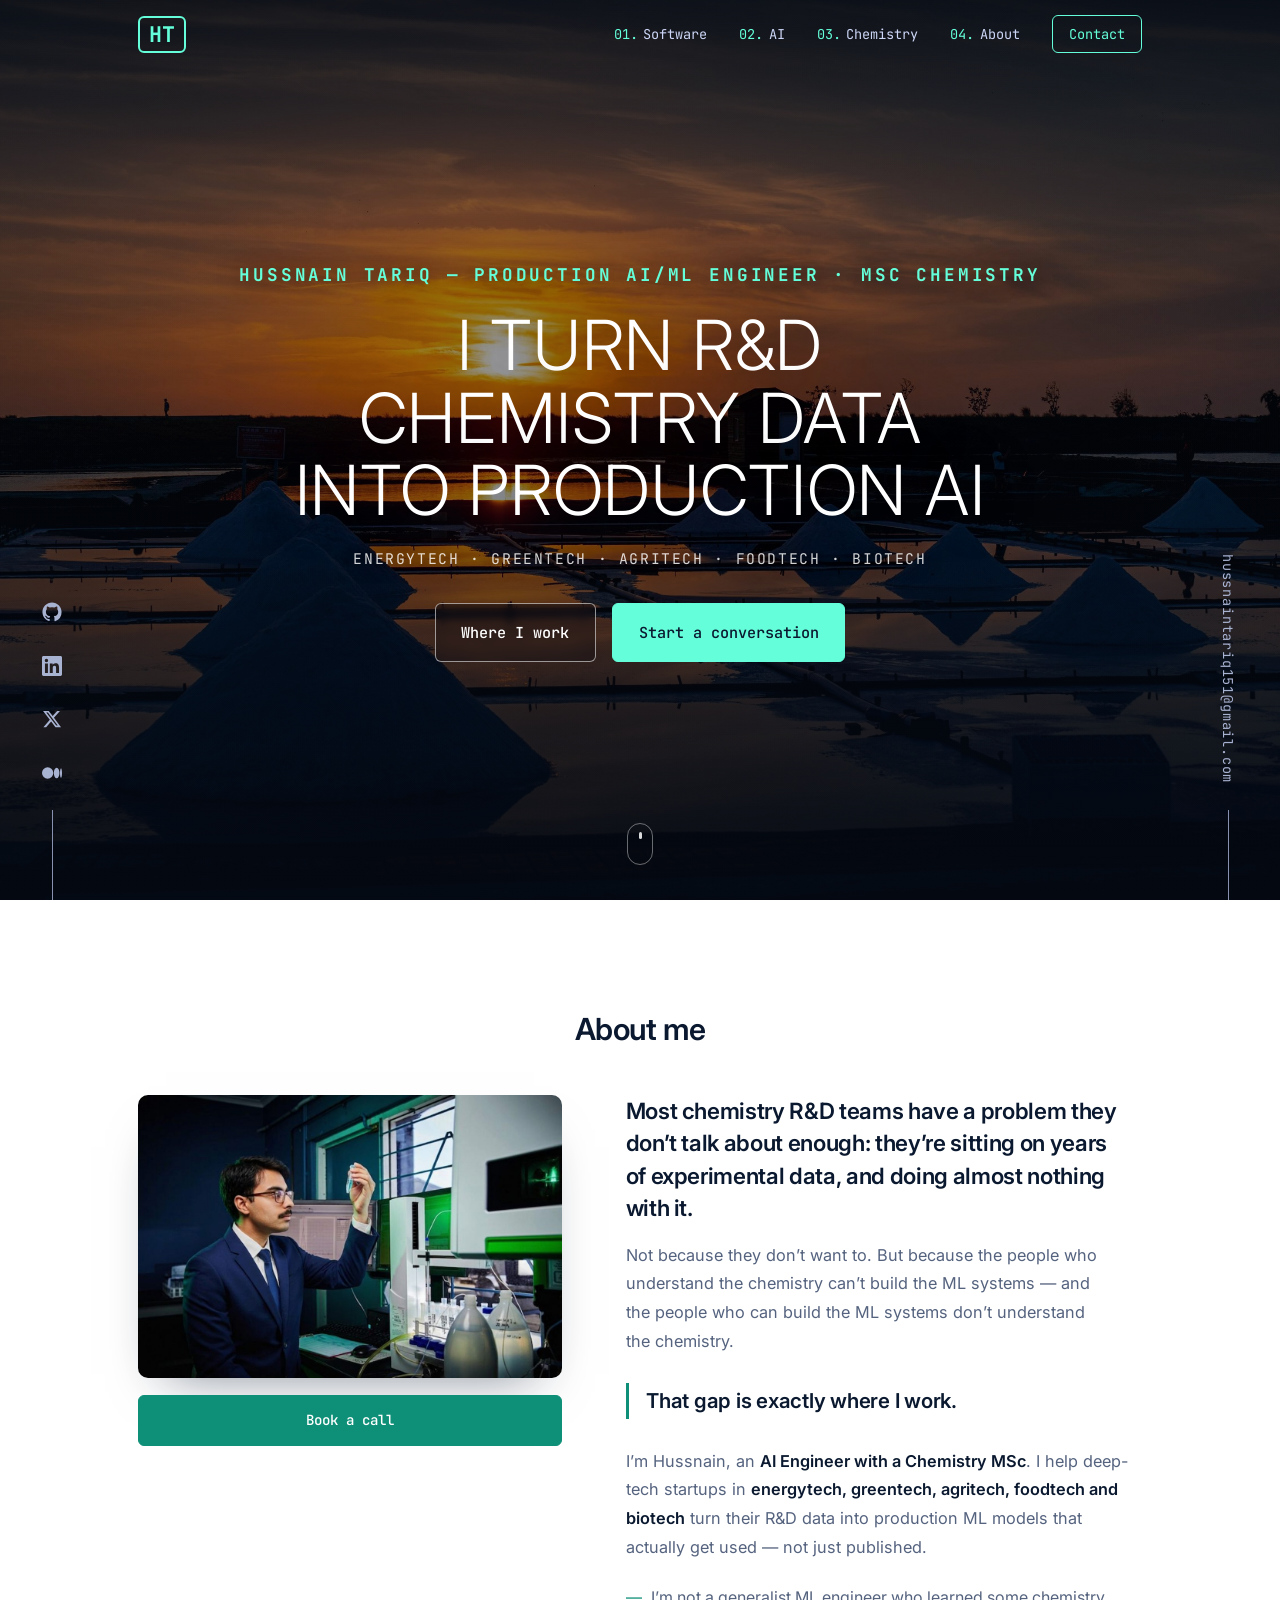
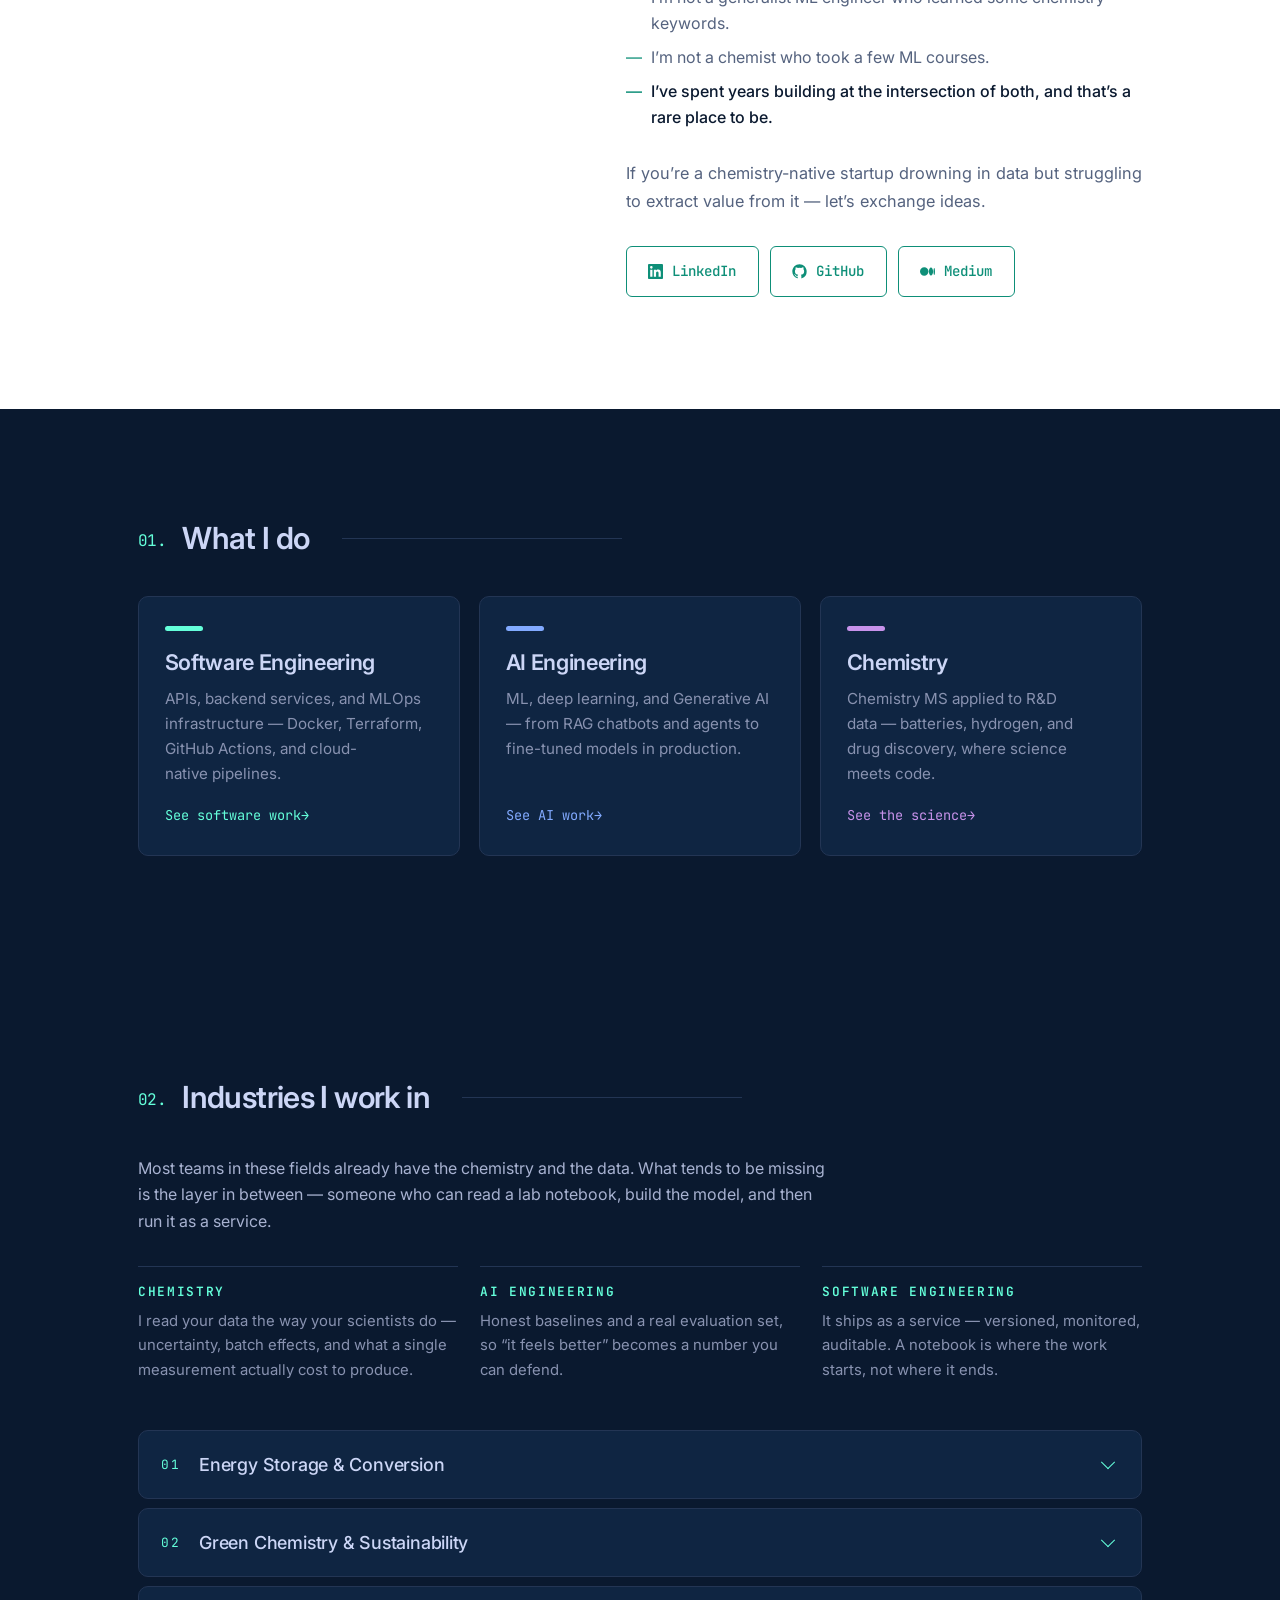
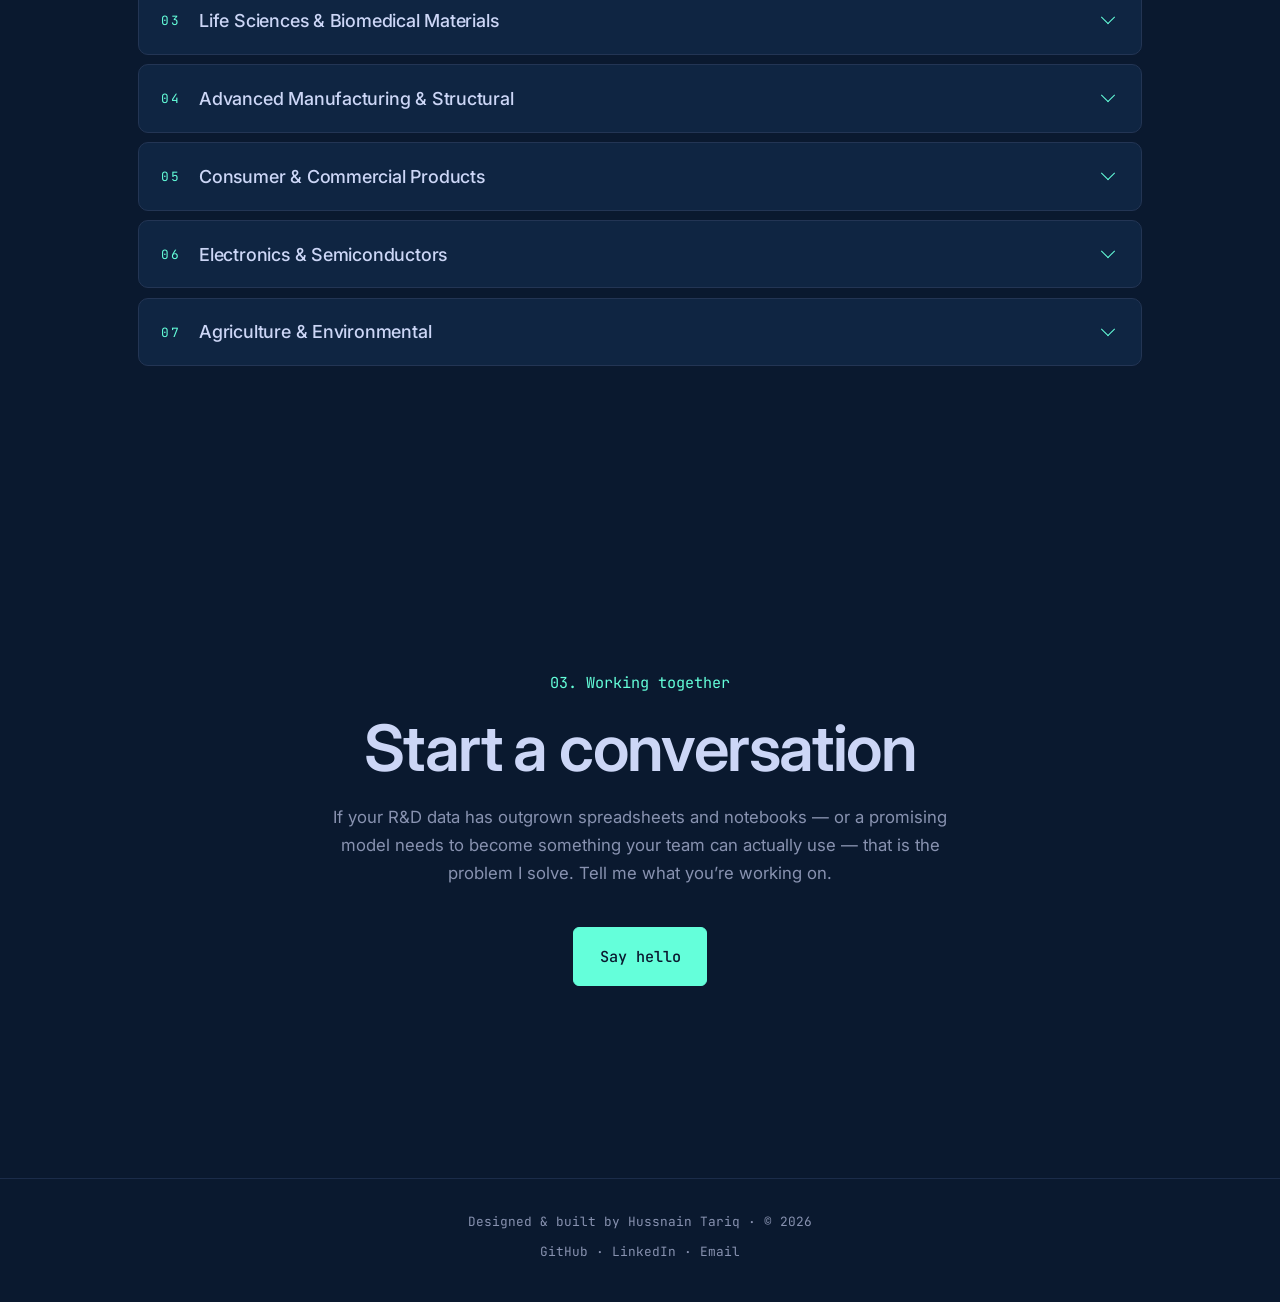
==== index.html @ 069301bb "Move the booking CTA under the portrait, drop the email button Book a call now sits directly beneath" ====
<!DOCTYPE html>
<html lang="en">
<head>
<meta charset="UTF-8" />
<meta name="viewport" content="width=device-width, initial-scale=1" />
<title>Hussnain Tariq — Production AI/ML Engineer · MSc Chemistry</title>
<meta name="description" content="Production AI/ML engineer with chemistry and technical data expertise. I turn R&amp;D chemistry data into production ML models for deep-tech startups in energytech, greentech, agritech, foodtech and biotech." />
<meta name="author" content="Hussnain Tariq" />
<meta name="theme-color" content="#0a192f" />
<link rel="canonical" href="https://hussnaintariq.vercel.app/" />

<!-- Social preview -->
<meta property="og:type" content="website" />
<meta property="og:site_name" content="Hussnain Tariq" />
<meta property="og:title" content="Hussnain Tariq — Production AI/ML Engineer · MSc Chemistry" />
<meta property="og:description" content="I turn R&amp;D chemistry data into production AI — energytech, greentech, agritech, foodtech and biotech." />
<meta property="og:url" content="https://hussnaintariq.vercel.app/" />
<meta property="og:image" content="https://hussnaintariq.vercel.app/og.png" />
<meta property="og:image:width" content="1200" />
<meta property="og:image:height" content="630" />
<meta property="og:image:alt" content="Hussnain Tariq — Production AI/ML Engineer, MSc Chemistry" />
<meta name="twitter:card" content="summary_large_image" />
<meta name="twitter:creator" content="@hussnaintari326" />

<link rel="icon" href="favicon.svg" type="image/svg+xml" />
<link rel="preload" as="image" href="hero-1.jpg" fetchpriority="high" />
<link rel="preconnect" href="https://fonts.googleapis.com" />
<link rel="preconnect" href="https://fonts.gstatic.com" crossorigin />
<link href="https://fonts.googleapis.com/css2?family=Inter:wght@400;500;600;700&family=JetBrains+Mono:wght@400;500;700&display=swap" rel="stylesheet" />
<link rel="stylesheet" href="styles.css" />
<script>document.documentElement.classList.add('js');</script>
</head>
<body class="home">
<a class="skip" href="#main">Skip to content</a>

<header class="nav">
  <div class="nav-inner">
    <a class="brand" href="index.html" aria-label="Hussnain Tariq — home">HT</a>
    <nav aria-label="Primary">
      <ul class="nav-links" id="nav-links">
        <li><a href="software.html"><span class="num">01.</span>Software</a></li>
        <li><a href="ai.html"><span class="num">02.</span>AI</a></li>
        <li><a href="chemistry.html"><span class="num">03.</span>Chemistry</a></li>
        <li><a href="about.html"><span class="num">04.</span>About</a></li>
        <li><a class="nav-cta" href="contact.html">Contact</a></li>
      </ul>
    </nav>
    <button class="menu-btn" aria-expanded="false" aria-controls="nav-links" aria-label="Open menu">
      <svg viewBox="0 0 24 24" fill="none" stroke="currentColor" stroke-width="2" stroke-linecap="round" aria-hidden="true"><line x1="4" y1="7" x2="20" y2="7"/><line x1="4" y1="12" x2="20" y2="12"/><line x1="4" y1="17" x2="20" y2="17"/></svg>
    </button>
  </div>
</header>

<!-- Desktop side rails: decorative duplicates of the footer links, so they are
     hidden from assistive tech and taken out of the tab order. -->
<div class="rail rail-left" aria-hidden="true">
  <a tabindex="-1" href="https://github.com/hussnaintariq151" target="_blank" rel="noopener"><svg viewBox="0 0 24 24" fill="currentColor"><path d="M12 .5C5.65.5.5 5.65.5 12c0 5.08 3.29 9.39 7.86 10.91.58.11.79-.25.79-.56v-2c-3.2.7-3.88-1.36-3.88-1.36-.53-1.34-1.28-1.7-1.28-1.7-1.04-.71.08-.7.08-.7 1.16.08 1.77 1.19 1.77 1.19 1.03 1.76 2.7 1.25 3.36.96.1-.74.4-1.25.73-1.54-2.55-.29-5.24-1.28-5.24-5.69 0-1.26.45-2.29 1.19-3.09-.12-.29-.51-1.47.11-3.05 0 0 .97-.31 3.18 1.18a11 11 0 0 1 5.79 0c2.2-1.49 3.17-1.18 3.17-1.18.63 1.58.24 2.76.12 3.05.74.8 1.19 1.83 1.19 3.09 0 4.42-2.69 5.39-5.26 5.68.41.35.78 1.05.78 2.11v3.13c0 .31.21.68.79.56A11.51 11.51 0 0 0 23.5 12C23.5 5.65 18.35.5 12 .5z"/></svg></a>
  <a tabindex="-1" href="https://linkedin.com/in/hussnain-tariq-02454934a" target="_blank" rel="noopener"><svg viewBox="0 0 24 24" fill="currentColor"><path d="M20.45 20.45h-3.55v-5.57c0-1.33-.03-3.04-1.85-3.04-1.85 0-2.14 1.45-2.14 2.94v5.67H9.36V9h3.41v1.56h.05c.47-.9 1.63-1.85 3.36-1.85 3.6 0 4.26 2.37 4.26 5.45v6.29zM5.34 7.43a2.06 2.06 0 1 1 0-4.13 2.06 2.06 0 0 1 0 4.13zM7.12 20.45H3.56V9h3.56v11.45zM22.22 0H1.77C.79 0 0 .78 0 1.73v20.53C0 23.22.79 24 1.77 24h20.45c.98 0 1.78-.78 1.78-1.74V1.73C24 .78 23.2 0 22.22 0z"/></svg></a>
  <a tabindex="-1" href="https://x.com/hussnaintari326" target="_blank" rel="noopener"><svg viewBox="0 0 24 24" fill="currentColor"><path d="M18.244 2.25h3.308l-7.227 8.26 8.502 11.24H16.17l-5.214-6.817L4.99 21.75H1.68l7.73-8.835L1.254 2.25H8.08l4.713 6.231zm-1.161 17.52h1.833L7.084 4.126H5.117z"/></svg></a>
  <a tabindex="-1" href="https://medium.com/@hussnaintariq151" target="_blank" rel="noopener"><svg viewBox="0 0 24 24" fill="currentColor"><path d="M13.54 12a6.8 6.8 0 0 1-6.77 6.82A6.8 6.8 0 0 1 0 12a6.8 6.8 0 0 1 6.77-6.82A6.8 6.8 0 0 1 13.54 12zM20.96 12c0 3.54-1.51 6.42-3.38 6.42-1.87 0-3.39-2.88-3.39-6.42s1.52-6.42 3.39-6.42 3.38 2.88 3.38 6.42M24 12c0 3.17-.53 5.75-1.19 5.75-.66 0-1.19-2.58-1.19-5.75s.53-5.75 1.19-5.75C23.47 6.25 24 8.83 24 12z"/></svg></a>
</div>

<div class="rail rail-right" aria-hidden="true">
  <a tabindex="-1" href="mailto:hussnaintariq151@gmail.com">hussnaintariq151@gmail.com</a>
</div>

<main id="main">
  <!-- HERO — full-bleed crossfading slideshow.
       Photos: Timo Volz, Da Shika, Sascha Albert (Unsplash License).
       Swap hero-1/2/3.jpg for your own; keep them ~2400px wide. -->
  <section class="cinema" aria-labelledby="hero-title">
    <div class="cinema__bg" aria-hidden="true">
      <div class="cinema__slide" style="--img:url('hero-1.jpg')"></div>
      <div class="cinema__slide" style="--img:url('hero-2.jpg')"></div>
      <div class="cinema__slide" style="--img:url('hero-3.jpg')"></div>
    </div>
    <div class="cinema__scrim" aria-hidden="true"></div>

    <div class="wrap cinema__inner">
      <p class="cinema__eyebrow reveal d2">Hussnain Tariq — Production AI/ML Engineer · MSc Chemistry</p>
      <h1 id="hero-title" class="cinema__title reveal d3">I turn R&amp;D chemistry data into production AI</h1>
      <p class="cinema__sub reveal d4">Energytech · Greentech · Agritech · Foodtech · Biotech</p>
      <div class="btn-row reveal d5">
        <a class="btn" href="#industries">Where I work</a>
        <a class="btn btn-solid" href="contact.html">Start a conversation</a>
      </div>
    </div>

    <a class="cinema__cue" href="#about" aria-label="Scroll to content"><span aria-hidden="true"></span></a>
  </section>

  <!-- ABOUT — light band, photo alongside the copy -->
  <section id="about" class="band about-light" aria-labelledby="about-title">
    <div class="wrap">
      <h2 class="band-head band-head--center reveal" id="about-title">About me</h2>

      <div class="about-grid">
        <div class="about-side reveal">
          <figure class="about-photo">
            <img src="about-portrait.jpg" width="1100" height="734" loading="lazy"
                 alt="Hussnain Tariq holding a sample vial beside analytical instrumentation in a laboratory." />
          </figure>
          <a class="btn btn-solid about-cta" href="https://calendly.com/hussnaintariq151" target="_blank" rel="noopener">Book a call</a>
        </div>

        <div class="about-copy reveal d2">
          <p class="lead">
            Most chemistry R&amp;D teams have a problem they don&rsquo;t talk about enough:
            they&rsquo;re sitting on years of experimental data, and doing almost nothing with it.
          </p>
          <p>
            Not because they don&rsquo;t want to. But because the people who understand the
            chemistry can&rsquo;t build the ML systems — and the people who can build the ML
            systems don&rsquo;t understand the chemistry.
          </p>
          <p class="pivot">That gap is exactly where I work.</p>
          <p>
            I&rsquo;m Hussnain, an <strong>AI Engineer with a Chemistry MSc</strong>. I help
            deep-tech startups in <strong>energytech, greentech, agritech, foodtech and
            biotech</strong> turn their R&amp;D data into production ML models that actually
            get used — not just published.
          </p>
          <ul class="not-list">
            <li>I&rsquo;m not a generalist ML engineer who learned some chemistry keywords.</li>
            <li>I&rsquo;m not a chemist who took a few ML courses.</li>
            <li>I&rsquo;ve spent years building at the intersection of both, and that&rsquo;s a rare place to be.</li>
          </ul>
          <p>
            If you&rsquo;re a chemistry-native startup drowning in data but struggling to extract
            value from it — let&rsquo;s exchange ideas.
          </p>

          <div class="about-actions">
            <a class="btn btn-icon" href="https://linkedin.com/in/hussnain-tariq-02454934a" target="_blank" rel="noopener">
              <svg viewBox="0 0 24 24" aria-hidden="true"><path d="M20.45 20.45h-3.55v-5.57c0-1.33-.03-3.04-1.85-3.04-1.85 0-2.14 1.45-2.14 2.94v5.67H9.36V9h3.41v1.56h.05c.47-.9 1.63-1.85 3.36-1.85 3.6 0 4.26 2.37 4.26 5.45v6.29zM5.34 7.43a2.06 2.06 0 1 1 0-4.13 2.06 2.06 0 0 1 0 4.13zM7.12 20.45H3.56V9h3.56v11.45zM22.22 0H1.77C.79 0 0 .78 0 1.73v20.53C0 23.22.79 24 1.77 24h20.45c.98 0 1.78-.78 1.78-1.74V1.73C24 .78 23.2 0 22.22 0z"/></svg>
              LinkedIn
            </a>
            <a class="btn btn-icon" href="https://github.com/hussnaintariq151" target="_blank" rel="noopener">
              <svg viewBox="0 0 24 24" aria-hidden="true"><path d="M12 .5C5.65.5.5 5.65.5 12c0 5.08 3.29 9.39 7.86 10.91.58.11.79-.25.79-.56v-2c-3.2.7-3.88-1.36-3.88-1.36-.53-1.34-1.28-1.7-1.28-1.7-1.04-.71.08-.7.08-.7 1.16.08 1.77 1.19 1.77 1.19 1.03 1.76 2.7 1.25 3.36.96.1-.74.4-1.25.73-1.54-2.55-.29-5.24-1.28-5.24-5.69 0-1.26.45-2.29 1.19-3.09-.12-.29-.51-1.47.11-3.05 0 0 .97-.31 3.18 1.18a11 11 0 0 1 5.79 0c2.2-1.49 3.17-1.18 3.17-1.18.63 1.58.24 2.76.12 3.05.74.8 1.19 1.83 1.19 3.09 0 4.42-2.69 5.39-5.26 5.68.41.35.78 1.05.78 2.11v3.13c0 .31.21.68.79.56A11.51 11.51 0 0 0 23.5 12C23.5 5.65 18.35.5 12 .5z"/></svg>
              GitHub
            </a>
            <a class="btn btn-icon" href="https://medium.com/@hussnaintariq151" target="_blank" rel="noopener">
              <svg viewBox="0 0 24 24" aria-hidden="true"><path d="M13.54 12a6.8 6.8 0 0 1-6.77 6.82A6.8 6.8 0 0 1 0 12a6.8 6.8 0 0 1 6.77-6.82A6.8 6.8 0 0 1 13.54 12zM20.96 12c0 3.54-1.51 6.42-3.38 6.42-1.87 0-3.39-2.88-3.39-6.42s1.52-6.42 3.39-6.42 3.38 2.88 3.38 6.42M24 12c0 3.17-.53 5.75-1.19 5.75-.66 0-1.19-2.58-1.19-5.75s.53-5.75 1.19-5.75C23.47 6.25 24 8.83 24 12z"/></svg>
              Medium
            </a>
          </div>
        </div>
      </div>
    </div>
  </section>

  <!-- THREE DISCIPLINES -->
  <section class="band wrap" aria-labelledby="do-title">
    <h2 class="band-head reveal" id="do-title"><span class="num">01.</span>What I do</h2>
    <div class="domains">
      <a class="domain-card reveal d1" style="--card-accent:#64ffda" href="software.html">
        <span class="swatch" aria-hidden="true"></span>
        <h3>Software Engineering</h3>
        <p>APIs, backend services, and MLOps infrastructure — Docker, Terraform, GitHub Actions, and cloud-native pipelines.</p>
        <span class="go">See software work</span>
      </a>
      <a class="domain-card reveal d2" style="--card-accent:#82aaff" href="ai.html">
        <span class="swatch" aria-hidden="true"></span>
        <h3>AI Engineering</h3>
        <p>ML, deep learning, and Generative AI — from RAG chatbots and agents to fine-tuned models in production.</p>
        <span class="go">See AI work</span>
      </a>
      <a class="domain-card reveal d3" style="--card-accent:#c792ea" href="chemistry.html">
        <span class="swatch" aria-hidden="true"></span>
        <h3>Chemistry</h3>
        <p>Chemistry MS applied to R&amp;D data — batteries, hydrogen, and drug discovery, where science meets code.</p>
        <span class="go">See the science</span>
      </a>
    </div>
  </section>

  <!-- INDUSTRIES -->
  <section id="industries" class="band wrap" aria-labelledby="ind-title">
    <h2 class="band-head reveal" id="ind-title"><span class="num">02.</span>Industries I work in</h2>

    <p class="lede reveal">
      Most teams in these fields already have the chemistry and the data. What tends to be
      missing is the layer in between — someone who can read a lab notebook, build the model,
      and then run it as a service.
    </p>

    <div class="triad reveal">
      <div class="triad__item">
        <h3>Chemistry</h3>
        <p>I read your data the way your scientists do — uncertainty, batch effects, and what a single measurement actually cost to produce.</p>
      </div>
      <div class="triad__item">
        <h3>AI engineering</h3>
        <p>Honest baselines and a real evaluation set, so &ldquo;it feels better&rdquo; becomes a number you can defend.</p>
      </div>
      <div class="triad__item">
        <h3>Software engineering</h3>
        <p>It ships as a service — versioned, monitored, auditable. A notebook is where the work starts, not where it ends.</p>
      </div>
    </div>

    <div class="industries">
      <details class="ind reveal d1">
        <summary class="ind__head">
          <span class="ind__n">01</span>
          <span class="ind__name">Energy Storage &amp; Conversion</span>
          <span class="ind__chev" aria-hidden="true"></span>
        </summary>
        <div class="ind__body">
          <ul class="tags">
            <li class="tag">Battery materials</li>
            <li class="tag">Hydrogen &amp; fuel cells</li>
            <li class="tag">Solar &amp; photovoltaics</li>
            <li class="tag">Thermoelectrics &amp; waste heat</li>
          </ul>
          <p class="ind__what"><b>What I add</b>
            Cycling, impedance and degradation data arrives noisy and split across instruments.
            I turn it into a versioned dataset, build capacity and lifetime models that carry
            their own uncertainty, and deploy them behind an API with drift monitoring — so the
            cell team queries a service instead of chasing a notebook.
          </p>
        </div>
      </details>

      <details class="ind reveal d1">
        <summary class="ind__head">
          <span class="ind__n">02</span>
          <span class="ind__name">Green Chemistry &amp; Sustainability</span>
          <span class="ind__chev" aria-hidden="true"></span>
        </summary>
        <div class="ind__body">
          <ul class="tags">
            <li class="tag">CO₂ capture &amp; utilisation</li>
            <li class="tag">Green catalysis</li>
            <li class="tag">Biodegradable &amp; circular polymers</li>
            <li class="tag">Water treatment materials</li>
          </ul>
          <p class="ind__what"><b>What I add</b>
            Catalyst and sorbent screening produces far more candidates than any lab can test.
            I build the ranking model and the pipeline around it — assay ingestion, cleaning,
            and an active-learning loop that names the next dozen experiments worth running.
          </p>
        </div>
      </details>

      <details class="ind reveal d2">
        <summary class="ind__head">
          <span class="ind__n">03</span>
          <span class="ind__name">Life Sciences &amp; Biomedical Materials</span>
          <span class="ind__chev" aria-hidden="true"></span>
        </summary>
        <div class="ind__body">
          <ul class="tags">
            <li class="tag">Biomaterials for medical devices</li>
            <li class="tag">Drug delivery materials</li>
            <li class="tag">Diagnostics &amp; sensor materials</li>
          </ul>
          <p class="ind__what"><b>What I add</b>
            Assay data is messy, batch-effected and regulated. I build pipelines with a real
            audit trail — append-only logs, versioned datasets, reproducible runs — so a
            property-prediction model can survive a review, not just a demo.
          </p>
        </div>
      </details>

      <details class="ind reveal d2">
        <summary class="ind__head">
          <span class="ind__n">04</span>
          <span class="ind__name">Advanced Manufacturing &amp; Structural</span>
          <span class="ind__chev" aria-hidden="true"></span>
        </summary>
        <div class="ind__body">
          <ul class="tags">
            <li class="tag">Advanced alloys &amp; metals</li>
            <li class="tag">Additive manufacturing materials</li>
            <li class="tag">Construction materials</li>
            <li class="tag">Ceramics &amp; composites</li>
          </ul>
          <p class="ind__what"><b>What I add</b>
            Process–structure–property data is expensive and scattered across runs. I build the
            ingestion and versioning layer that makes it comparable, then the models that
            predict properties from composition and process parameters.
          </p>
        </div>
      </details>

      <details class="ind reveal d3">
        <summary class="ind__head">
          <span class="ind__n">05</span>
          <span class="ind__name">Consumer &amp; Commercial Products</span>
          <span class="ind__chev" aria-hidden="true"></span>
        </summary>
        <div class="ind__body">
          <ul class="tags">
            <li class="tag">Cosmetics &amp; personal care</li>
            <li class="tag">Food science &amp; alternative proteins</li>
            <li class="tag">Coatings, paints &amp; adhesives</li>
            <li class="tag">Textiles &amp; smart fabrics</li>
          </ul>
          <p class="ind__what"><b>What I add</b>
            Formulation knowledge lives in spreadsheets and in people&rsquo;s heads. I turn a
            formulation history into a structured, queryable dataset and a stability and
            performance model — then the internal tool that lets a formulator use it without
            writing a line of code.
          </p>
        </div>
      </details>

      <details class="ind reveal d3">
        <summary class="ind__head">
          <span class="ind__n">06</span>
          <span class="ind__name">Electronics &amp; Semiconductors</span>
          <span class="ind__chev" aria-hidden="true"></span>
        </summary>
        <div class="ind__body">
          <ul class="tags">
            <li class="tag">Semiconductor materials</li>
            <li class="tag">Display &amp; OLED materials</li>
            <li class="tag">Quantum materials</li>
          </ul>
          <p class="ind__what"><b>What I add</b>
            High-throughput characterisation generates more data than anyone reads. I build the
            pipelines that clean and index it, and the models that surface the few candidates
            worth a second look.
          </p>
        </div>
      </details>

      <details class="ind reveal d3">
        <summary class="ind__head">
          <span class="ind__n">07</span>
          <span class="ind__name">Agriculture &amp; Environmental</span>
          <span class="ind__chev" aria-hidden="true"></span>
        </summary>
        <div class="ind__body">
          <ul class="tags">
            <li class="tag">Agrochemicals &amp; fertilisers</li>
            <li class="tag">Environmental remediation</li>
          </ul>
          <p class="ind__what"><b>What I add</b>
            Trial and soil data is heterogeneous and seasonal. I build the ingestion and
            modelling layer that turns scattered field data into release-rate and adsorption
            predictions you can actually plan around.
          </p>
        </div>
      </details>
    </div>
  </section>

  <!-- CONTACT SNIPPET -->
  <section class="band wrap" aria-labelledby="next-title">
    <div class="contact-block reveal">
      <span class="num">03. Working together</span>
      <h2 id="next-title">Start a conversation</h2>
      <p>
        If your R&amp;D data has outgrown spreadsheets and notebooks — or a promising model needs
        to become something your team can actually use — that is the problem I solve.
        Tell me what you&rsquo;re working on.
      </p>
      <a class="btn btn-solid" href="mailto:hussnaintariq151@gmail.com">Say hello</a>
    </div>
  </section>
</main>

<footer class="site">
  <div class="built">Designed &amp; built by Hussnain Tariq · © <span class="yr">2026</span></div>
  <div><a href="https://github.com/hussnaintariq151" target="_blank" rel="noopener">GitHub</a> · <a href="https://linkedin.com/in/hussnain-tariq-02454934a" target="_blank" rel="noopener">LinkedIn</a> · <a href="mailto:hussnaintariq151@gmail.com">Email</a></div>
</footer>

<script type="application/ld+json">
{
  "@context": "https://schema.org",
  "@type": "Person",
  "name": "Hussnain Tariq",
  "url": "https://hussnaintariq.vercel.app/",
  "email": "mailto:hussnaintariq151@gmail.com",
  "jobTitle": "Production AI/ML Engineer, MSc Chemistry",
  "description": "Production AI/ML engineer with chemistry and technical data expertise, turning R&D chemistry data into production ML models for deep-tech startups in energytech, greentech, agritech, foodtech and biotech.",
  "address": { "@type": "PostalAddress", "addressLocality": "Bahawalpur", "addressRegion": "Punjab", "addressCountry": "PK" },
  "alumniOf": { "@type": "CollegeOrUniversity", "name": "The Islamia University of Bahawalpur" },
  "knowsAbout": ["Machine Learning", "Deep Learning", "Generative AI", "RAG", "MLOps", "FastAPI", "Terraform", "Computational Chemistry", "Cheminformatics", "Energytech", "Greentech", "Agritech", "Foodtech", "Biotech"],
  "sameAs": [
    "https://github.com/hussnaintariq151",
    "https://linkedin.com/in/hussnain-tariq-02454934a",
    "https://x.com/hussnaintari326",
    "https://medium.com/@hussnaintariq151",
    "https://stackoverflow.com/users/Hussnain1915"
  ]
}
</script>

<script src="main.js" defer></script>
</body>
</html>
---- styles.css ----
/* =========================================================
   Hussnain Tariq — Portfolio
   Dark navy + mint. Shared across all pages.
   Each domain page can override --accent on <body>.

   1. Tokens        6. Sections        11. Timeline
   2. Reset         7. Domain cards    12. Contact
   3. Chrome        8. Prose           13. Footer
   4. Nav           9. Features/stack  14. Reveal
   5. Hero         10. Projects        15. Rails / print
   ========================================================= */

/* ---------- 1. Tokens ---------- */

:root{
  /* Surfaces */
  --bg:#0a192f;              /* deep navy */
  --bg-2:#0f2542;            /* card / surface */
  --bg-3:#112a48;            /* hover */
  --bg-glass:rgba(10,25,47,.82);

  /* Text */
  --ink:#ccd6f6;             /* headings */
  --ink-2:#a8b2d1;           /* body */
  --muted:#8892b0;           /* secondary */

  --line:#233554;            /* borders */
  --line-soft:#1b2c4a;

  /* Accent — signature mint */
  --accent:#64ffda;
  --accent-deep:#4fd1b5;
  --accent-fade:rgba(100,255,218,.1);
  --accent-glow:rgba(100,255,218,.18);

  /* Type */
  --font-sans:"Inter","SF Pro Text",system-ui,-apple-system,Segoe UI,sans-serif;
  --font-mono:"JetBrains Mono","SF Mono",Menlo,Consolas,monospace;

  /* Rhythm */
  --maxw:1100px;
  --pad:clamp(1.25rem,5vw,3rem);
  --nav-h:70px;
  --radius:10px;
  --radius-sm:6px;

  /* Motion */
  --ease:cubic-bezier(.22,1,.36,1);
  --shadow:0 20px 45px -25px rgba(2,12,27,.9);

  color-scheme:dark;
}

/* Per-page accent overrides (set via <body class="page-*">) */
body.page-software  { --accent:#64ffda; --accent-deep:#4fd1b5; --accent-fade:rgba(100,255,218,.1);  --accent-glow:rgba(100,255,218,.18); }
body.page-ai        { --accent:#82aaff; --accent-deep:#6b93e6; --accent-fade:rgba(130,170,255,.12); --accent-glow:rgba(130,170,255,.2); }
body.page-chemistry { --accent:#c792ea; --accent-deep:#ad7acd; --accent-fade:rgba(199,146,234,.12); --accent-glow:rgba(199,146,234,.2); }

/* ---------- 2. Reset ---------- */

*{box-sizing:border-box;margin:0;padding:0;}

html{
  scroll-behavior:smooth;
  scroll-padding-top:calc(var(--nav-h) + 1.5rem);
  -webkit-text-size-adjust:100%;
}

body{
  background:var(--bg);
  color:var(--ink-2);
  font-family:var(--font-sans);
  font-size:1rem;
  line-height:1.65;
  -webkit-font-smoothing:antialiased;
  text-rendering:optimizeLegibility;
  min-height:100svh;
  overflow-x:hidden;
}

body.menu-open{overflow:hidden;}

h1,h2,h3,h4{color:var(--ink);font-weight:600;letter-spacing:-.015em;line-height:1.15;text-wrap:balance;}
h1{font-size:clamp(2.6rem,7vw,4.8rem);letter-spacing:-.03em;}
h2{font-size:clamp(1.7rem,3.5vw,2.2rem);}
h3{font-size:1.25rem;}
p{text-wrap:pretty;}

a{color:var(--accent);text-decoration:none;transition:color .18s ease;}
a:hover{color:var(--accent-deep);}

img,svg{display:block;max-width:100%;}
ul,ol{list-style:none;}

code{
  font-family:var(--font-mono);font-size:.88em;
  background:var(--accent-fade);color:var(--accent);
  padding:.1em .4em;border-radius:4px;
}

::selection{background:var(--accent);color:var(--bg);}

/* Scrollbar (WebKit + Firefox) */
html{scrollbar-color:var(--line) var(--bg);scrollbar-width:thin;}
::-webkit-scrollbar{width:11px;height:11px;}
::-webkit-scrollbar-track{background:var(--bg);}
::-webkit-scrollbar-thumb{background:var(--line);border:3px solid var(--bg);border-radius:99px;}
::-webkit-scrollbar-thumb:hover{background:#2e4570;}

@media (prefers-reduced-motion:reduce){
  html{scroll-behavior:auto;}
  *,*::before,*::after{
    animation-duration:.01ms!important;
    animation-iteration-count:1!important;
    transition-duration:.01ms!important;
  }
}

/* ---------- 3. Page chrome ---------- */

.wrap{max-width:var(--maxw);margin:0 auto;padding-inline:var(--pad);}

.skip{
  position:absolute;left:-9999px;top:0;z-index:100;
  background:var(--accent);color:var(--bg);
  padding:.7rem 1.1rem;border-radius:0 0 .4rem 0;font-weight:600;
}
.skip:focus{left:0;}

a:focus-visible,button:focus-visible{
  outline:2px solid var(--accent);
  outline-offset:3px;
  border-radius:4px;
}

/* Scroll progress bar (injected by main.js) */
.progress{
  position:fixed;top:0;left:0;right:0;height:2px;z-index:60;
  background:transparent;pointer-events:none;
}
.progress > span{
  display:block;height:100%;width:0;
  background:linear-gradient(90deg,var(--accent-deep),var(--accent));
  transform-origin:left;
}

.mono{font-family:var(--font-mono);color:var(--accent);}
.center{text-align:center;}
.mt-xl{margin-top:2.5rem;}

/* Small mono sub-heading used inside two-column sections */
.subhead{
  color:var(--ink);font-size:1.05rem;font-weight:500;
  font-family:var(--font-mono);margin-bottom:1.1rem;
}

/* ---------- 4. Nav ---------- */

header.nav{
  position:fixed;top:0;left:0;right:0;z-index:50;
  height:var(--nav-h);
  background:var(--bg-glass);
  border-bottom:1px solid transparent;
  transition:border-color .25s ease,box-shadow .25s ease,height .25s ease;
}
@supports (backdrop-filter:blur(10px)) or (-webkit-backdrop-filter:blur(10px)){
  header.nav{-webkit-backdrop-filter:blur(12px) saturate(160%);backdrop-filter:blur(12px) saturate(160%);}
}
header.nav.scrolled{border-color:var(--line);box-shadow:var(--shadow);}

.nav-inner{
  max-width:var(--maxw);margin:0 auto;padding:0 var(--pad);height:100%;
  display:flex;align-items:center;justify-content:space-between;gap:1rem;
}

.brand{
  color:var(--accent);
  font-family:var(--font-mono);font-weight:700;font-size:1.35rem;line-height:1;
  display:inline-flex;align-items:center;gap:.4rem;
  border:2px solid var(--accent);padding:.35rem .55rem;border-radius:var(--radius-sm);
  transition:background .2s ease,box-shadow .2s ease;
}
.brand:hover{background:var(--accent-fade);box-shadow:0 0 0 4px var(--accent-fade);color:var(--accent);}

.nav-links{
  display:flex;gap:2rem;align-items:center;
  font-family:var(--font-mono);font-size:.85rem;
}
.nav-links a{color:var(--ink);position:relative;transition:color .18s ease;}
.nav-links a:hover,.nav-links a[aria-current="page"]{color:var(--accent);}
.nav-links a .num{color:var(--accent);margin-right:.35rem;}

/* Underline for the current page (desktop) */
@media (min-width:761px){
  .nav-links a:not(.nav-cta)::after{
    content:"";position:absolute;left:0;right:0;bottom:-6px;height:1px;
    background:var(--accent);transform:scaleX(0);transform-origin:left;
    transition:transform .25s var(--ease);
  }
  .nav-links a:not(.nav-cta):hover::after,
  .nav-links a:not(.nav-cta)[aria-current="page"]::after{transform:scaleX(1);}
}

.nav-cta{
  border:1px solid var(--accent);color:var(--accent)!important;
  padding:.55rem 1rem;border-radius:var(--radius-sm);
  transition:background .2s ease,box-shadow .2s ease;
}
.nav-cta:hover{background:var(--accent-fade);box-shadow:0 0 0 3px var(--accent-fade);}

.menu-btn{
  display:none;background:none;border:1px solid var(--line);border-radius:var(--radius-sm);
  color:var(--accent);cursor:pointer;padding:.4rem;
  transition:border-color .2s ease,background .2s ease;
}
.menu-btn:hover{border-color:var(--accent);background:var(--accent-fade);}
.menu-btn svg{width:26px;height:26px;}
.menu-btn svg line{transition:transform .28s var(--ease),opacity .18s linear;transform-origin:center;}
.menu-btn[aria-expanded="true"] svg line:nth-child(1){transform:translateY(5px) rotate(45deg);}
.menu-btn[aria-expanded="true"] svg line:nth-child(2){opacity:0;}
.menu-btn[aria-expanded="true"] svg line:nth-child(3){transform:translateY(-5px) rotate(-45deg);}

@media (max-width:760px){
  .nav-links{
    position:absolute;top:100%;left:0;right:0;
    flex-direction:column;gap:0;align-items:stretch;
    background:var(--bg-2);border-bottom:1px solid var(--line);
    padding:.5rem var(--pad) 1.25rem;
    box-shadow:var(--shadow);
    opacity:0;visibility:hidden;transform:translateY(-10px);
    transition:opacity .25s var(--ease),transform .25s var(--ease),visibility .25s;
  }
  .nav-links.open{opacity:1;visibility:visible;transform:translateY(0);}
  .nav-links li{width:100%;}
  .nav-links a{display:block;padding:.9rem 0;border-bottom:1px solid var(--line-soft);font-size:.95rem;}
  .nav-links li:last-child a{border-bottom:none;}
  .nav-cta{border:none;padding:.9rem 0;border-radius:0;text-align:left;}
  .nav-cta:hover{background:none;box-shadow:none;}
  .menu-btn{display:inline-flex;align-items:center;justify-content:center;}
}

/* ---------- 5. Hero ---------- */

main{padding-top:var(--nav-h);}

.hero{
  position:relative;
  min-height:calc(100vh - var(--nav-h));
  min-height:calc(100svh - var(--nav-h));
  display:flex;flex-direction:column;justify-content:center;
  padding-block:clamp(3rem,8vw,5rem);
}

/* Soft accent glow behind the hero */
.hero::before{
  content:"";position:absolute;z-index:-1;pointer-events:none;
  top:-18%;left:50%;transform:translateX(-50%);
  width:min(860px,120vw);aspect-ratio:1.5;
  background:radial-gradient(closest-side,var(--accent-glow),transparent 70%);
  opacity:.55;
}

.hero .greeting{
  color:var(--accent);font-family:var(--font-mono);
  font-size:clamp(.9rem,2vw,1rem);margin-bottom:1.5rem;
}
.hero h1{color:var(--ink);margin-bottom:.6rem;}
.hero .lede{color:var(--ink-2);max-width:58ch;font-size:1.1rem;margin-bottom:2.5rem;}
.hero .lede strong{color:var(--ink);font-weight:500;}

/* Inner-page hero: shorter, no full viewport */
.hero-sub{min-height:auto;padding-top:5rem;padding-bottom:1rem;justify-content:flex-start;}
.hero-sub .lede{margin-top:1.5rem;margin-bottom:0;}

/* ---------- 5b. Cinematic hero (home page only) ---------- */

/* On the home page the nav floats over the image until you scroll. */
body.home main{padding-top:0;}
body.home header.nav{background:transparent;border-bottom-color:transparent;box-shadow:none;}
body.home header.nav:not(.scrolled){-webkit-backdrop-filter:none;backdrop-filter:none;}
body.home header.nav.scrolled{
  background:var(--bg-glass);border-bottom-color:var(--line);box-shadow:var(--shadow);
  -webkit-backdrop-filter:blur(12px) saturate(160%);backdrop-filter:blur(12px) saturate(160%);
}

.cinema{
  position:relative;isolation:isolate;overflow:hidden;
  min-height:100vh;min-height:100svh;
  display:flex;flex-direction:column;align-items:center;justify-content:center;
  text-align:center;
  padding-block:calc(var(--nav-h) + 2rem) 5rem;
}

/* Base layer doubles as the first frame, so the hero is never blank. */
.cinema__bg{
  position:absolute;inset:0;z-index:-2;
  background:#04121c url("hero-1.jpg") center/cover no-repeat;
}

.cinema__slide{
  position:absolute;inset:0;
  background-image:var(--img);
  background-size:cover;background-position:center;
  opacity:0;
  animation:cinemaFade 27s infinite;
  will-change:opacity,transform;
}
.cinema__slide:nth-child(1){animation-delay:0s;}
.cinema__slide:nth-child(2){animation-delay:9s;}
.cinema__slide:nth-child(3){animation-delay:18s;}

/* Crossfade + slow Ken Burns push-in */
@keyframes cinemaFade{
  0%   {opacity:0;transform:scale(1.11);}
  5%   {opacity:1;}
  32%  {opacity:1;}
  37%  {opacity:0;transform:scale(1.005);}
  100% {opacity:0;transform:scale(1.11);}
}

/* Darkening scrim — keeps the headline readable on every frame */
.cinema__scrim{
  position:absolute;inset:0;z-index:-1;pointer-events:none;
  background:
    linear-gradient(180deg,
      rgba(4,9,18,.88) 0%,
      rgba(4,9,18,.42) 24%,
      rgba(4,9,18,.40) 52%,
      rgba(4,9,18,.92) 100%),
    radial-gradient(125% 85% at 50% 44%, transparent 28%, rgba(4,9,18,.58) 100%);
}

.cinema__inner{position:relative;display:flex;flex-direction:column;align-items:center;gap:1.25rem;}

.cinema__eyebrow{
  font-family:var(--font-mono);
  font-size:clamp(.82rem,1.9vw,1.1rem);
  font-weight:700;
  letter-spacing:.16em;text-transform:uppercase;
  color:var(--accent);
  text-shadow:0 2px 22px rgba(0,0,0,.7);
}

.cinema__title{
  max-width:20ch;
  font-size:clamp(2rem,5.4vw,4.8rem);
  font-weight:300;
  letter-spacing:.01em;
  line-height:1.05;
  text-transform:uppercase;
  color:#fff;
  text-shadow:0 2px 46px rgba(0,0,0,.55);
}

/* Kept on one line at desktop widths — no max-width cap. */
.cinema__sub{
  font-family:var(--font-mono);
  font-size:clamp(.72rem,1.35vw,.92rem);
  letter-spacing:.11em;text-transform:uppercase;
  color:rgba(255,255,255,.82);
  text-shadow:0 2px 18px rgba(0,0,0,.6);
}

.cinema .btn-row{justify-content:center;margin-top:.75rem;}
.cinema .btn:not(.btn-solid){
  border-color:rgba(255,255,255,.55);color:#fff;
  background:rgba(4,9,18,.28);
  -webkit-backdrop-filter:blur(4px);backdrop-filter:blur(4px);
}
.cinema .btn:not(.btn-solid):hover{border-color:var(--accent);color:var(--accent);background:var(--accent-fade);}

/* Scroll cue */
.cinema__cue{
  position:absolute;left:50%;bottom:2.2rem;translate:-50% 0;
  width:26px;height:42px;border:1px solid rgba(255,255,255,.4);border-radius:99px;
  display:grid;place-items:start center;padding-top:8px;
  transition:border-color .2s ease;
}
.cinema__cue:hover{border-color:var(--accent);}
.cinema__cue span{
  width:3px;height:7px;border-radius:99px;background:rgba(255,255,255,.85);
  animation:cueDrop 1.9s var(--ease) infinite;
}
.cinema__cue:hover span{background:var(--accent);}
@keyframes cueDrop{
  0%,100%{transform:translateY(0);opacity:0;}
  25%{opacity:1;}
  70%{transform:translateY(15px);opacity:0;}
}

@media (max-width:640px){
  .cinema__cue{display:none;}
  .cinema__title{max-width:14ch;}
}

/* Phones get the still first frame only — display:none stops the browser
   fetching slides 2 and 3, saving ~950 KB on a mobile connection. */
@media (max-width:700px){
  .cinema__slide{display:none;}
}

/* Motion-sensitive visitors get a single still frame, no pan, no cue loop. */
@media (prefers-reduced-motion:reduce){
  .cinema__slide{animation:none;opacity:0;}
  .cinema__cue span{animation:none;opacity:1;}
}

/* ---------- 6. Buttons & sections ---------- */

.btn{
  display:inline-flex;align-items:center;gap:.5rem;
  font-family:var(--font-mono);font-size:.95rem;font-weight:500;
  padding:1rem 1.6rem;border-radius:var(--radius-sm);
  border:1px solid var(--accent);color:var(--accent);background:transparent;
  transition:background .2s ease,transform .18s var(--ease),box-shadow .2s ease;
  cursor:pointer;
}
.btn:hover{background:var(--accent-fade);color:var(--accent);transform:translateY(-2px);box-shadow:0 0 0 3px var(--accent-fade);}
.btn-solid{background:var(--accent);color:var(--bg);}
.btn-solid:hover{background:var(--accent-deep);color:var(--bg);}
.btn-row{display:flex;flex-wrap:wrap;gap:1rem;}

.band{padding-block:clamp(4rem,10vw,7rem);}

.band-head{
  display:flex;align-items:center;gap:1rem;margin-bottom:2.5rem;
  color:var(--ink);font-size:clamp(1.5rem,3.5vw,1.9rem);font-weight:600;
  letter-spacing:-.02em;
}
.band-head .num{
  color:var(--accent);font-family:var(--font-mono);
  font-size:1rem;font-weight:400;padding-top:.4rem;
}
.band-head::after{content:"";flex:1;height:1px;background:var(--line);max-width:280px;margin-left:1rem;}

/* Centred variant — no number, no trailing rule */
.band-head--center{justify-content:center;text-align:center;margin-bottom:clamp(2rem,4vw,3rem);}
.band-head--center::after{display:none;}

/* ---------- 7. Domain cards ---------- */

.domains{display:grid;grid-template-columns:repeat(3,1fr);gap:1.2rem;}
.domain-card{
  position:relative;overflow:hidden;
  background:var(--bg-2);border:1px solid var(--line);border-radius:var(--radius);
  padding:1.8rem 1.6rem;color:var(--ink-2);
  display:flex;flex-direction:column;gap:.7rem;
  transition:transform .25s var(--ease),border-color .2s ease,background .2s ease,box-shadow .25s ease;
}
.domain-card::after{
  content:"";position:absolute;inset:auto 0 0 0;height:2px;
  background:linear-gradient(90deg,var(--card-accent,var(--accent)),transparent);
  opacity:0;transition:opacity .25s ease;
}
.domain-card:hover,.domain-card:focus-visible{
  transform:translateY(-6px);border-color:var(--card-accent,var(--accent));
  background:var(--bg-3);color:var(--ink-2);box-shadow:var(--shadow);
}
.domain-card:hover::after{opacity:1;}
.domain-card .swatch{
  width:2.4rem;height:.3rem;border-radius:2rem;margin-bottom:.5rem;
  background:var(--card-accent,var(--accent));
}
.domain-card h3{color:var(--ink);font-size:1.35rem;}
.domain-card p{color:var(--muted);font-size:.95rem;flex:1;}
.domain-card .go{color:var(--card-accent,var(--accent));font-family:var(--font-mono);font-size:.85rem;margin-top:.4rem;}
.domain-card .go::after{content:" →";display:inline-block;transition:transform .2s var(--ease);}
.domain-card:hover .go::after{transform:translateX(4px);}
@media (max-width:760px){.domains{grid-template-columns:1fr;}}

/* ---------- 8. Prose ---------- */

.prose{max-width:64ch;}
.prose p{margin-bottom:1rem;color:var(--ink-2);}
.prose p:last-child{margin-bottom:0;}
.prose strong{color:var(--ink);font-weight:500;}
.prose a{border-bottom:1px solid var(--accent-fade);}
.prose a:hover{border-bottom-color:var(--accent-deep);}

.two-col{display:grid;grid-template-columns:3fr 2fr;gap:3rem;align-items:start;}
@media (max-width:820px){.two-col{grid-template-columns:1fr;gap:2.5rem;}}

/* ---------- 9. Features & stack ---------- */

.features{display:grid;grid-template-columns:repeat(2,1fr);gap:1.5rem;}
.feature{
  background:var(--bg-2);border:1px solid var(--line);border-radius:var(--radius);
  padding:1.6rem 1.5rem;
  transition:transform .25s var(--ease),border-color .2s ease,box-shadow .25s ease;
}
.feature:hover{transform:translateY(-4px);border-color:var(--accent);box-shadow:var(--shadow);}
.feature h3{color:var(--ink);font-size:1.1rem;margin-bottom:.5rem;display:flex;align-items:baseline;gap:.5rem;}
.feature h3::before{content:"▹";color:var(--accent);}
.feature p{color:var(--muted);font-size:.95rem;}
@media (max-width:640px){.features{grid-template-columns:1fr;}}

.stack{
  display:grid;grid-template-columns:repeat(auto-fill,minmax(170px,1fr));
  gap:.4rem 2rem;
  font-family:var(--font-mono);font-size:.9rem;color:var(--ink-2);
}
.stack li{display:flex;align-items:baseline;gap:.6rem;}
.stack li::before{content:"▹";color:var(--accent);font-size:.85rem;}

.tags{display:flex;flex-wrap:wrap;gap:.55rem;}
.tag{
  font-family:var(--font-mono);font-size:.78rem;color:var(--accent);
  background:var(--accent-fade);border:1px solid var(--line);
  padding:.35rem .8rem;border-radius:99px;
  transition:border-color .2s ease;
}
.tag:hover{border-color:var(--accent);}

/* ---------- 8b. Light "about" band ---------- */
/* Full-bleed white section on a dark site. It re-points the theme tokens
   locally, so every shared component inside it picks up readable colours —
   including a darker teal, since mint on white fails contrast. */

.about-light{
  background:#fff;
  --ink:#0a192f;
  --ink-2:#2f3d57;
  --muted:#55637f;
  --line:#e2e7ef;
  --line-soft:#eef1f6;
  --accent:#0e8f78;
  --accent-deep:#0b7361;
  --accent-fade:rgba(14,143,120,.09);
  color:var(--ink-2);
}

.about-grid{
  display:grid;grid-template-columns:.82fr 1fr;
  gap:clamp(2rem,5vw,4.5rem);align-items:start;
}

.about-side{position:sticky;top:calc(var(--nav-h) + 2.5rem);}
.about-photo{margin:0;}
.about-photo img{
  width:100%;height:auto;display:block;
  border-radius:var(--radius);
  box-shadow:0 24px 50px -28px rgba(10,25,47,.55);
}

/* Primary call to action, directly under the portrait */
.about-cta{
  display:flex;justify-content:center;width:100%;
  margin-top:1.1rem;
}

.about-copy{max-width:62ch;}
.about-copy p{margin-bottom:1.15rem;font-size:1.02rem;line-height:1.75;color:var(--muted);}
.about-copy strong{color:var(--ink);font-weight:600;}

.about-copy .lead{
  font-size:clamp(1.15rem,2.1vw,1.4rem);line-height:1.45;
  color:var(--ink);font-weight:600;letter-spacing:-.015em;
  margin-bottom:1rem;
}

.about-copy .pivot{
  margin:1.75rem 0;padding-left:1.1rem;
  border-left:3px solid var(--accent);
  font-size:clamp(1.05rem,1.9vw,1.28rem);font-weight:600;
  color:var(--ink);letter-spacing:-.012em;
}

.about-copy .not-list{display:flex;flex-direction:column;gap:.55rem;margin:1.5rem 0 1.75rem;}
.about-copy .not-list li{
  position:relative;padding-left:1.6rem;font-size:1rem;line-height:1.6;color:var(--muted);
}
.about-copy .not-list li::before{
  content:"—";position:absolute;left:0;color:var(--accent);
}
.about-copy .not-list li:last-child{color:var(--ink);font-weight:500;}

.about-actions{display:flex;flex-wrap:wrap;gap:.7rem;margin-top:1.9rem;}
.about-light .btn{padding:.8rem 1.35rem;font-size:.88rem;}
.about-light .btn:not(.btn-solid){color:var(--accent);border-color:var(--accent);}
.about-light .btn:not(.btn-solid):hover{background:var(--accent-fade);color:var(--accent-deep);border-color:var(--accent-deep);}
.about-light .btn-solid{background:var(--accent);color:#fff;}
.about-light .btn-solid:hover{background:var(--accent-deep);color:#fff;}

.btn-icon{gap:.55rem;padding:.8rem 1.15rem;}
.btn-icon svg{width:15px;height:15px;flex:none;fill:currentColor;}

@media (max-width:860px){
  .about-grid{grid-template-columns:1fr;gap:2rem;}
  .about-side{position:static;max-width:520px;}
}

/* The fixed side rails sit over whatever scrolls behind them, so main.js
   flips them to dark ink while a light band is in range. */
body.rails-dark .rail a{color:#394761;}
body.rails-dark .rail a:hover{color:#0e8f78;}
body.rails-dark .rail::after{background:#9aa6bb;}

/* ---------- 9a. Positioning triad + industry accordion ---------- */

/* Intro paragraph under a section heading (inner-page heroes are not in .band) */
.band .lede{max-width:70ch;margin-bottom:2rem;}

.triad{
  display:grid;grid-template-columns:repeat(3,1fr);gap:1.4rem;
  margin-bottom:clamp(2rem,4vw,3rem);
}
.triad__item{border-top:1px solid var(--line);padding-top:1.1rem;}
.triad__item h3{
  font-family:var(--font-mono);font-size:.8rem;letter-spacing:.13em;
  text-transform:uppercase;color:var(--accent);margin-bottom:.6rem;
}
.triad__item p{color:var(--muted);font-size:.93rem;}
@media (max-width:820px){.triad{grid-template-columns:1fr;gap:1.6rem;}}

.industries{display:flex;flex-direction:column;gap:.6rem;}

.ind{
  background:var(--bg-2);border:1px solid var(--line);border-radius:var(--radius);
  overflow:hidden;transition:border-color .2s ease,background .2s ease;
}
.ind:hover{border-color:var(--line);background:var(--bg-3);}
.ind[open]{border-color:var(--accent);background:var(--bg-2);}

.ind__head{
  display:flex;align-items:center;gap:1.2rem;
  padding:1.15rem 1.4rem;cursor:pointer;
  list-style:none;
}
.ind__head::-webkit-details-marker{display:none;}
.ind__head::marker{content:"";}
.ind__head:focus-visible{outline:2px solid var(--accent);outline-offset:-3px;border-radius:var(--radius);}

.ind__n{
  font-family:var(--font-mono);font-size:.8rem;letter-spacing:.1em;
  color:var(--accent);flex:none;
}
.ind__name{
  flex:1;color:var(--ink);font-size:clamp(1rem,1.9vw,1.12rem);
  font-weight:500;letter-spacing:-.012em;
}
.ind__chev{
  flex:none;width:10px;height:10px;margin-right:.35rem;
  border-right:1.5px solid var(--accent);border-bottom:1.5px solid var(--accent);
  transform:rotate(45deg) translate(-2px,-2px);
  transition:transform .25s var(--ease);
}
.ind[open] .ind__chev{transform:rotate(-135deg) translate(-2px,-2px);}

.ind__body{padding:0 1.4rem 1.5rem;}
.ind__body .tags{margin-bottom:1.25rem;}

.ind__what{
  border-left:2px solid var(--accent);padding-left:1.1rem;
  color:var(--muted);font-size:.95rem;max-width:74ch;
}
.ind__what b{
  display:block;margin-bottom:.4rem;
  font-family:var(--font-mono);font-size:.75rem;letter-spacing:.13em;
  text-transform:uppercase;font-weight:500;color:var(--accent);
}

@media (max-width:600px){
  .ind__head{gap:.85rem;padding:1rem 1.1rem;}
  .ind__body{padding:0 1.1rem 1.25rem;}
}

/* ---------- 9b. Layer stack (architecture deep-dive) ---------- */

.layers{display:flex;flex-direction:column;gap:1rem;}
.layer{
  display:grid;grid-template-columns:auto 1fr;gap:1.5rem;
  background:var(--bg-2);border:1px solid var(--line);border-radius:var(--radius);
  padding:1.5rem 1.6rem;
  transition:border-color .2s ease,transform .25s var(--ease),box-shadow .25s ease;
}
.layer:hover{border-color:var(--accent);transform:translateX(4px);box-shadow:var(--shadow);}
.layer__n{
  font-family:var(--font-mono);font-size:.8rem;letter-spacing:.1em;
  color:var(--accent);padding-top:.4rem;white-space:nowrap;
}
.layer h3{color:var(--ink);font-size:1.1rem;margin-bottom:.55rem;}
.layer p{color:var(--muted);font-size:.95rem;margin-bottom:.9rem;max-width:74ch;}
.layer .p-stack{font-family:var(--font-mono);font-size:.78rem;color:var(--accent);}
@media (max-width:640px){.layer{grid-template-columns:1fr;gap:.4rem;}.layer__n{padding-top:0;}}

/* Callout note (scope / NDA disclaimers) */
.note{
  border-left:2px solid var(--accent);
  background:var(--bg-2);border-radius:0 var(--radius) var(--radius) 0;
  padding:1rem 1.3rem;margin-bottom:2rem;max-width:76ch;
  color:var(--muted);font-size:.93rem;
}
.note strong{color:var(--ink);font-weight:500;}

/* Inline badge, e.g. "under NDA" */
.badge{
  display:inline-block;vertical-align:middle;margin-left:.6rem;
  font-family:var(--font-mono);font-size:.68rem;letter-spacing:.12em;text-transform:uppercase;
  color:var(--muted);border:1px solid var(--line);border-radius:99px;
  padding:.18rem .6rem;
}

/* ---------- 10. Projects ---------- */

.projects-list{display:flex;flex-direction:column;}
.project-row{
  display:grid;grid-template-columns:100px 1fr auto;gap:1.5rem;
  padding:1.6rem 1rem;margin-inline:-1rem;
  border-top:1px solid var(--line);
  border-radius:var(--radius);
  color:var(--ink-2);
  transition:background .2s ease,transform .2s var(--ease);
}
.projects-list > :last-child{border-bottom:1px solid var(--line);}
a.project-row:hover{background:var(--bg-2);transform:translateX(4px);color:var(--ink-2);}
.project-row .year{color:var(--muted);font-family:var(--font-mono);font-size:.85rem;padding-top:.2rem;}
.project-row .p-title{color:var(--ink);font-weight:600;font-size:1.2rem;margin-bottom:.35rem;}
a.project-row:hover .p-title{color:var(--accent);}
.project-row .p-desc{color:var(--muted);font-size:.95rem;margin-bottom:.55rem;max-width:70ch;}
.project-row .p-stack{font-family:var(--font-mono);font-size:.8rem;color:var(--accent);}
.project-row .arrow{color:var(--accent);font-size:1.15rem;align-self:start;padding-top:.15rem;transition:transform .2s var(--ease);}
a.project-row:hover .arrow{transform:translateX(4px);}
@media (max-width:640px){
  .project-row{grid-template-columns:1fr;gap:.4rem;}
  .project-row .year{grid-row:1;}
  .project-row .arrow{display:none;}
}

/* ---------- 11. Timeline ---------- */

.timeline{position:relative;padding-left:1.6rem;border-left:1px solid var(--line);}
.tl-item{position:relative;padding-bottom:2rem;}
.tl-item:last-child{padding-bottom:0;}
.tl-item::before{
  content:"";position:absolute;left:-1.72rem;top:.45rem;
  width:.75rem;height:.75rem;border-radius:50%;
  background:var(--bg);border:2px solid var(--accent);
}
.tl-item .tl-year{font-family:var(--font-mono);font-size:.85rem;color:var(--accent);margin-bottom:.25rem;}
.tl-item h3{color:var(--ink);font-size:1.1rem;margin-bottom:.35rem;}
.tl-item p{color:var(--muted);font-size:.95rem;}

/* ---------- 12. Contact ---------- */

.contact-block{text-align:center;max-width:620px;margin:0 auto;padding-block:clamp(3rem,8vw,5rem);}
.contact-block .num{font-family:var(--font-mono);color:var(--accent);font-size:.95rem;margin-bottom:1rem;display:block;}
.contact-block h1,.contact-block h2{color:var(--ink);font-size:clamp(2.5rem,6vw,4rem);letter-spacing:-.025em;margin-bottom:1.2rem;}
.contact-block .h-sm{font-size:clamp(1.8rem,4.5vw,2.8rem);}
.contact-block p{color:var(--muted);margin-bottom:2.5rem;font-size:1.05rem;}
.contact-block .btn-row{justify-content:center;}

.contact-mail{
  display:inline-block;font-family:var(--font-mono);
  font-size:clamp(1rem,2.5vw,1.3rem);word-break:break-word;
  color:var(--accent);
  border-bottom:2px solid var(--accent-fade);padding-bottom:.2rem;
  transition:border-color .2s ease;
}
.contact-mail:hover{border-color:var(--accent);}

.contact-meta{margin-top:2rem;font-size:.95rem;}

.socials{
  display:flex;flex-wrap:wrap;justify-content:center;gap:1.25rem;
  margin-top:2.5rem;font-family:var(--font-mono);font-size:.9rem;
}
.socials a{
  border:1px solid var(--line);border-radius:99px;padding:.45rem 1rem;
  color:var(--ink-2);
  transition:border-color .2s ease,color .2s ease,background .2s ease;
}
.socials a:hover{border-color:var(--accent);color:var(--accent);background:var(--accent-fade);}

/* ---------- 13. Footer ---------- */

footer.site{
  padding:2rem var(--pad) 2.5rem;text-align:center;
  border-top:1px solid var(--line-soft);
  font-family:var(--font-mono);font-size:.8rem;color:var(--muted);
}
footer.site a{color:var(--muted);}
footer.site a:hover{color:var(--accent);}
footer.site .built{margin-bottom:.5rem;}

/* ---------- 14. Reveal on scroll ---------- */
/* Gated on .js so content is always visible without JavaScript. */

.js .reveal{
  opacity:0;transform:translateY(20px);
  transition:opacity .7s var(--ease),transform .7s var(--ease);
}
.js .reveal.in{opacity:1;transform:none;}
.js .d1{transition-delay:.05s}
.js .d2{transition-delay:.13s}
.js .d3{transition-delay:.21s}
.js .d4{transition-delay:.29s}
.js .d5{transition-delay:.37s}
.js .d6{transition-delay:.45s}

@media (prefers-reduced-motion:reduce){
  .js .reveal{opacity:1;transform:none;transition:none;}
}

/* ---------- 15. Side rails ---------- */
/* Decorative duplicates of the footer links — hidden from AT and tab order. */

.rail{
  position:fixed;bottom:0;width:40px;z-index:10;
  display:flex;flex-direction:column;align-items:center;gap:1.3rem;
}
.rail::after{content:"";width:1px;height:90px;background:var(--muted);}
.rail-left{left:2rem;}
.rail-right{right:2rem;}
.rail a{
  color:var(--ink-2);font-family:var(--font-mono);font-size:.85rem;padding:.4rem;
  transition:color .2s ease,transform .2s var(--ease);
}
.rail a:hover{color:var(--accent);transform:translateY(-3px);}
.rail-right a{writing-mode:vertical-rl;letter-spacing:.06em;}
.rail-left svg{width:20px;height:20px;}
@media (max-width:1180px){.rail{display:none;}}

/* ---------- 16. Print ---------- */

@media print{
  :root{--bg:#fff;--bg-2:#fff;--bg-3:#fff;--ink:#111;--ink-2:#333;--muted:#555;--line:#ccc;--accent:#0a6;}
  header.nav,.rail,.progress,.skip,.btn,.menu-btn{display:none!important;}
  main{padding-top:0;}
  body{background:#fff;color:#222;}
  .hero{min-height:auto;}
  .hero::before{display:none;}
  .band{padding-block:1.5rem;}
  a{color:#0a6;text-decoration:underline;}
  .js .reveal{opacity:1!important;transform:none!important;}
}
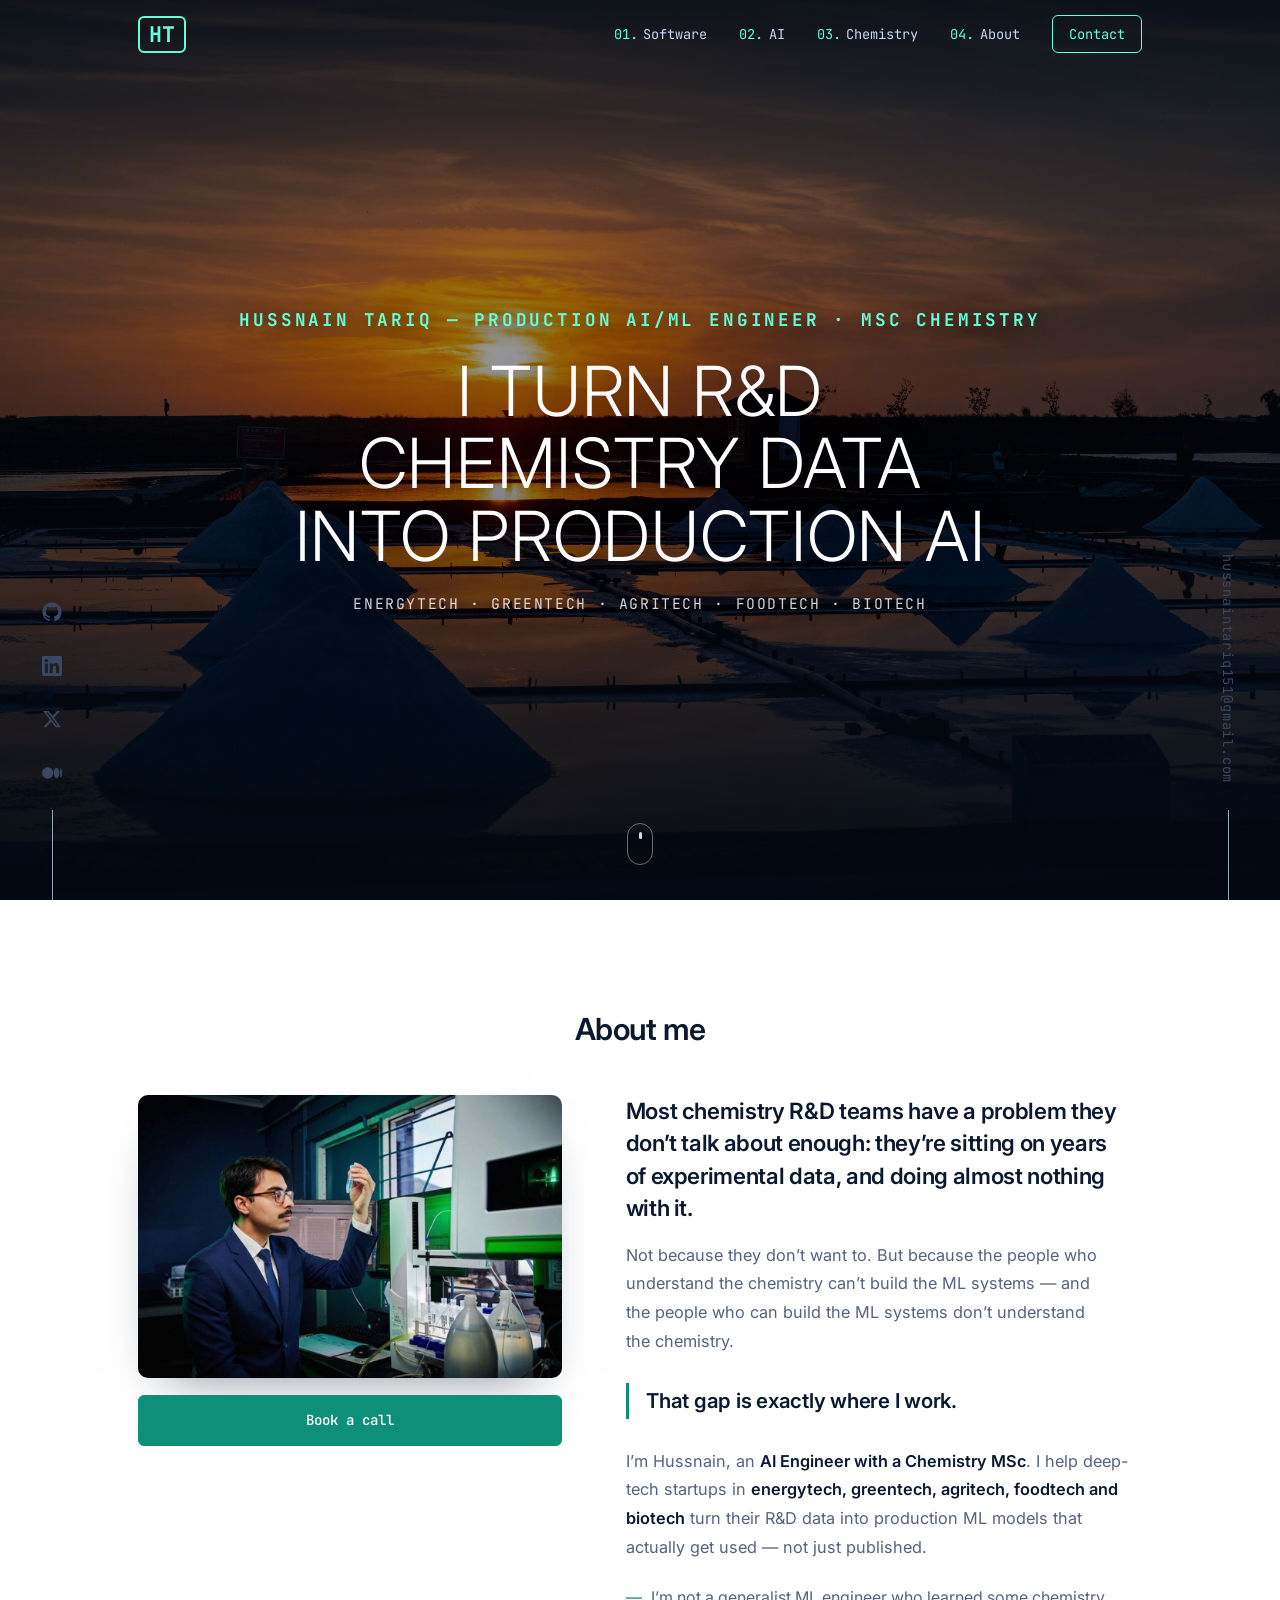
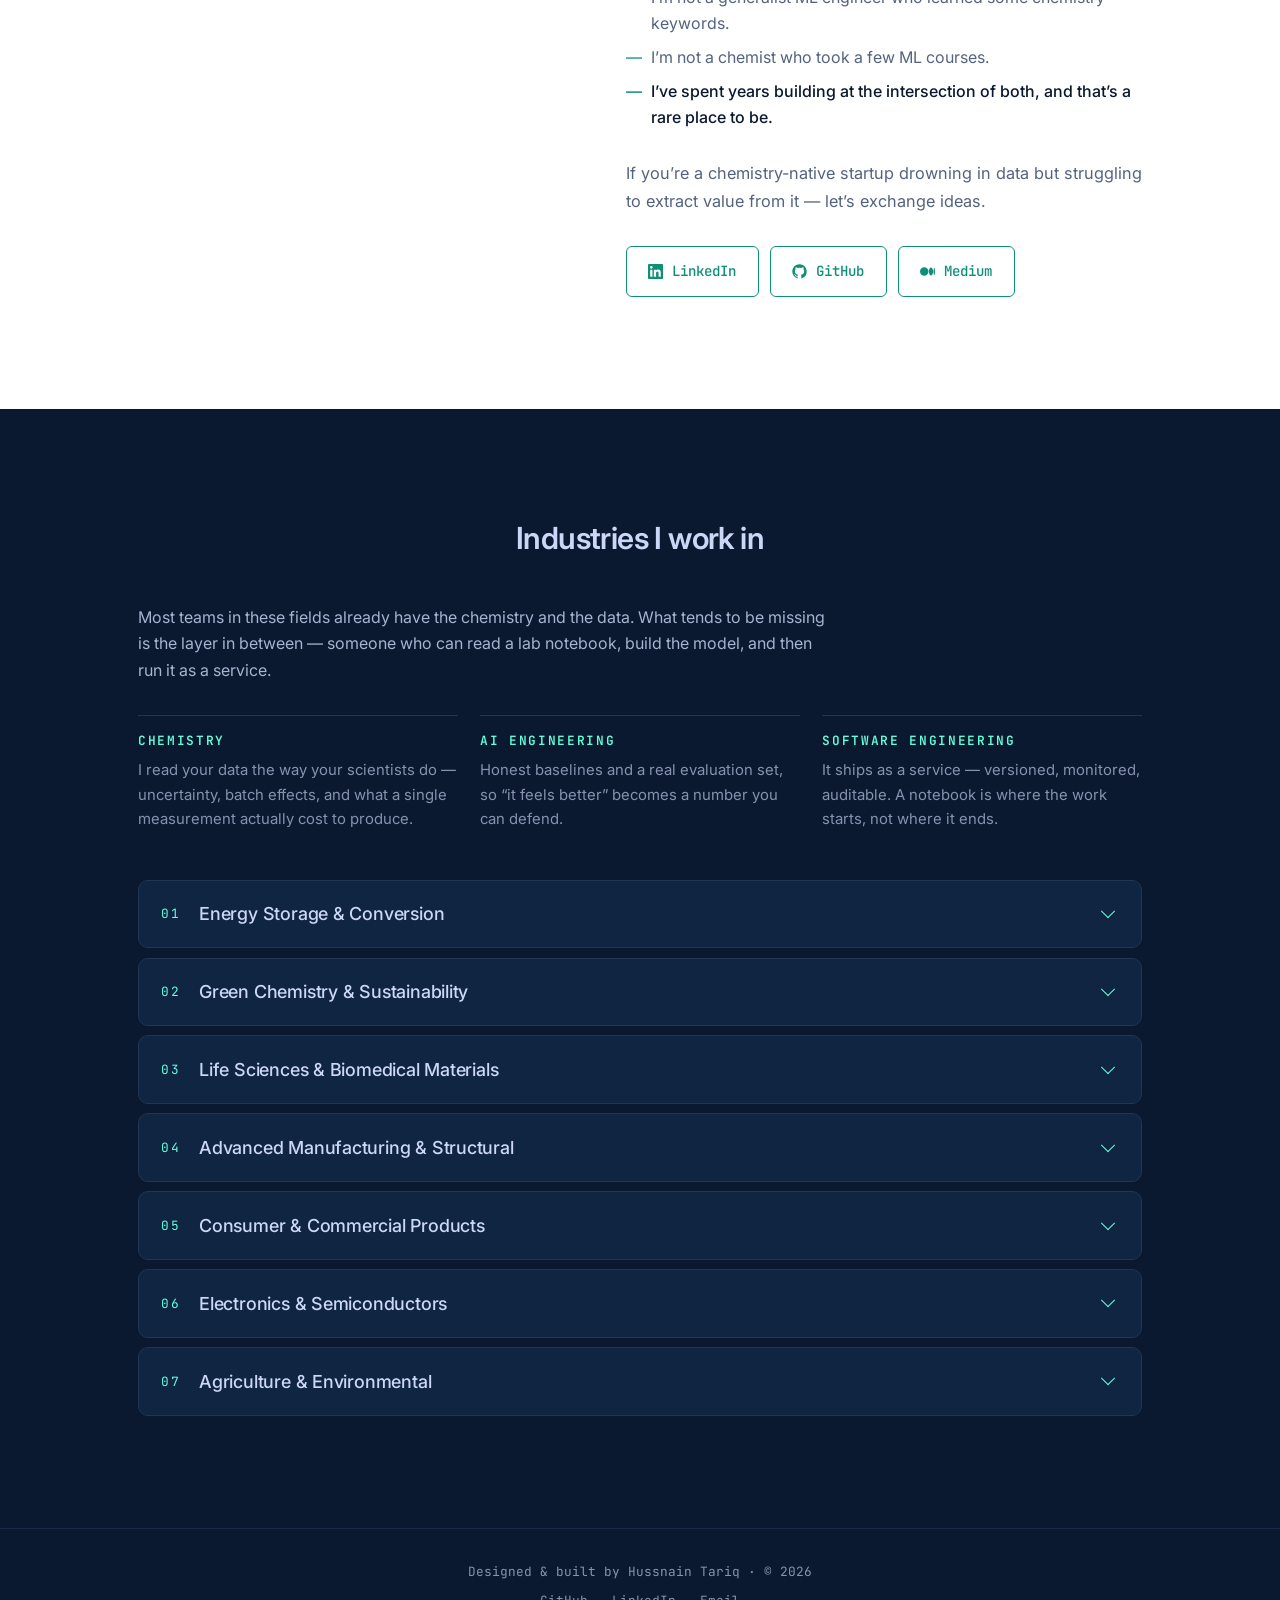
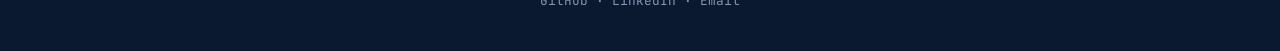
==== commit e159bf5b: "Strip the home page back to hero, about and industries Removed the two hero buttons, the "What I do"" ====
--- a/index.html
+++ b/index.html
@@ -80,10 +80,6 @@
       <p class="cinema__eyebrow reveal d2">Hussnain Tariq — Production AI/ML Engineer · MSc Chemistry</p>
       <h1 id="hero-title" class="cinema__title reveal d3">I turn R&amp;D chemistry data into production AI</h1>
       <p class="cinema__sub reveal d4">Energytech · Greentech · Agritech · Foodtech · Biotech</p>
-      <div class="btn-row reveal d5">
-        <a class="btn" href="#industries">Where I work</a>
-        <a class="btn btn-solid" href="contact.html">Start a conversation</a>
-      </div>
     </div>
 
     <a class="cinema__cue" href="#about" aria-label="Scroll to content"><span aria-hidden="true"></span></a>
@@ -149,34 +145,9 @@
     </div>
   </section>
 
-  <!-- THREE DISCIPLINES -->
-  <section class="band wrap" aria-labelledby="do-title">
-    <h2 class="band-head reveal" id="do-title"><span class="num">01.</span>What I do</h2>
-    <div class="domains">
-      <a class="domain-card reveal d1" style="--card-accent:#64ffda" href="software.html">
-        <span class="swatch" aria-hidden="true"></span>
-        <h3>Software Engineering</h3>
-        <p>APIs, backend services, and MLOps infrastructure — Docker, Terraform, GitHub Actions, and cloud-native pipelines.</p>
-        <span class="go">See software work</span>
-      </a>
-      <a class="domain-card reveal d2" style="--card-accent:#82aaff" href="ai.html">
-        <span class="swatch" aria-hidden="true"></span>
-        <h3>AI Engineering</h3>
-        <p>ML, deep learning, and Generative AI — from RAG chatbots and agents to fine-tuned models in production.</p>
-        <span class="go">See AI work</span>
-      </a>
-      <a class="domain-card reveal d3" style="--card-accent:#c792ea" href="chemistry.html">
-        <span class="swatch" aria-hidden="true"></span>
-        <h3>Chemistry</h3>
-        <p>Chemistry MS applied to R&amp;D data — batteries, hydrogen, and drug discovery, where science meets code.</p>
-        <span class="go">See the science</span>
-      </a>
-    </div>
-  </section>
-
   <!-- INDUSTRIES -->
   <section id="industries" class="band wrap" aria-labelledby="ind-title">
-    <h2 class="band-head reveal" id="ind-title"><span class="num">02.</span>Industries I work in</h2>
+    <h2 class="band-head band-head--center reveal" id="ind-title">Industries I work in</h2>
 
     <p class="lede reveal">
       Most teams in these fields already have the chemistry and the data. What tends to be
@@ -347,19 +318,6 @@
     </div>
   </section>
 
-  <!-- CONTACT SNIPPET -->
-  <section class="band wrap" aria-labelledby="next-title">
-    <div class="contact-block reveal">
-      <span class="num">03. Working together</span>
-      <h2 id="next-title">Start a conversation</h2>
-      <p>
-        If your R&amp;D data has outgrown spreadsheets and notebooks — or a promising model needs
-        to become something your team can actually use — that is the problem I solve.
-        Tell me what you&rsquo;re working on.
-      </p>
-      <a class="btn btn-solid" href="mailto:hussnaintariq151@gmail.com">Say hello</a>
-    </div>
-  </section>
 </main>
 
 <footer class="site">
--- a/styles.css
+++ b/styles.css
@@ -437,38 +437,7 @@
 .band-head--center{justify-content:center;text-align:center;margin-bottom:clamp(2rem,4vw,3rem);}
 .band-head--center::after{display:none;}
 
-/* ---------- 7. Domain cards ---------- */
-
-.domains{display:grid;grid-template-columns:repeat(3,1fr);gap:1.2rem;}
-.domain-card{
-  position:relative;overflow:hidden;
-  background:var(--bg-2);border:1px solid var(--line);border-radius:var(--radius);
-  padding:1.8rem 1.6rem;color:var(--ink-2);
-  display:flex;flex-direction:column;gap:.7rem;
-  transition:transform .25s var(--ease),border-color .2s ease,background .2s ease,box-shadow .25s ease;
-}
-.domain-card::after{
-  content:"";position:absolute;inset:auto 0 0 0;height:2px;
-  background:linear-gradient(90deg,var(--card-accent,var(--accent)),transparent);
-  opacity:0;transition:opacity .25s ease;
-}
-.domain-card:hover,.domain-card:focus-visible{
-  transform:translateY(-6px);border-color:var(--card-accent,var(--accent));
-  background:var(--bg-3);color:var(--ink-2);box-shadow:var(--shadow);
-}
-.domain-card:hover::after{opacity:1;}
-.domain-card .swatch{
-  width:2.4rem;height:.3rem;border-radius:2rem;margin-bottom:.5rem;
-  background:var(--card-accent,var(--accent));
-}
-.domain-card h3{color:var(--ink);font-size:1.35rem;}
-.domain-card p{color:var(--muted);font-size:.95rem;flex:1;}
-.domain-card .go{color:var(--card-accent,var(--accent));font-family:var(--font-mono);font-size:.85rem;margin-top:.4rem;}
-.domain-card .go::after{content:" →";display:inline-block;transition:transform .2s var(--ease);}
-.domain-card:hover .go::after{transform:translateX(4px);}
-@media (max-width:760px){.domains{grid-template-columns:1fr;}}
-
-/* ---------- 8. Prose ---------- */
+/* ---------- 7. Prose ---------- */
 
 .prose{max-width:64ch;}
 .prose p{margin-bottom:1rem;color:var(--ink-2);}
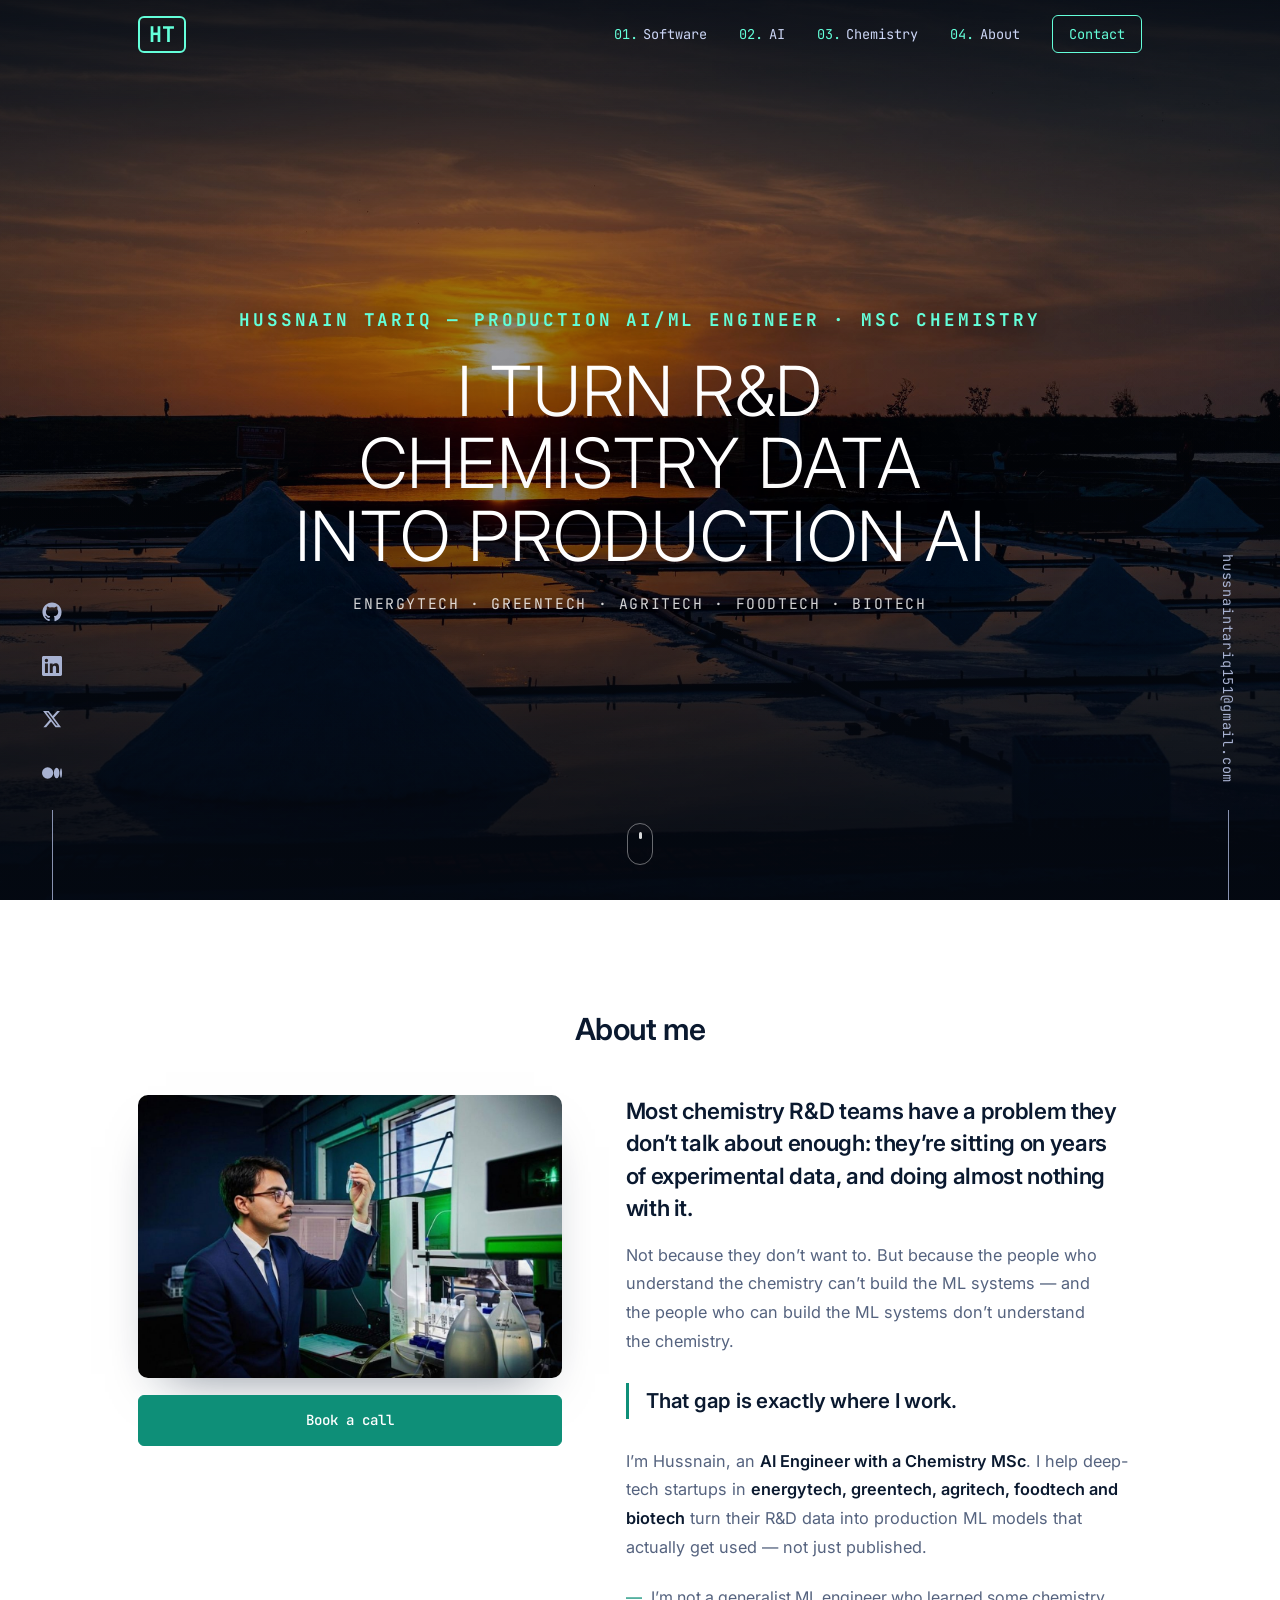
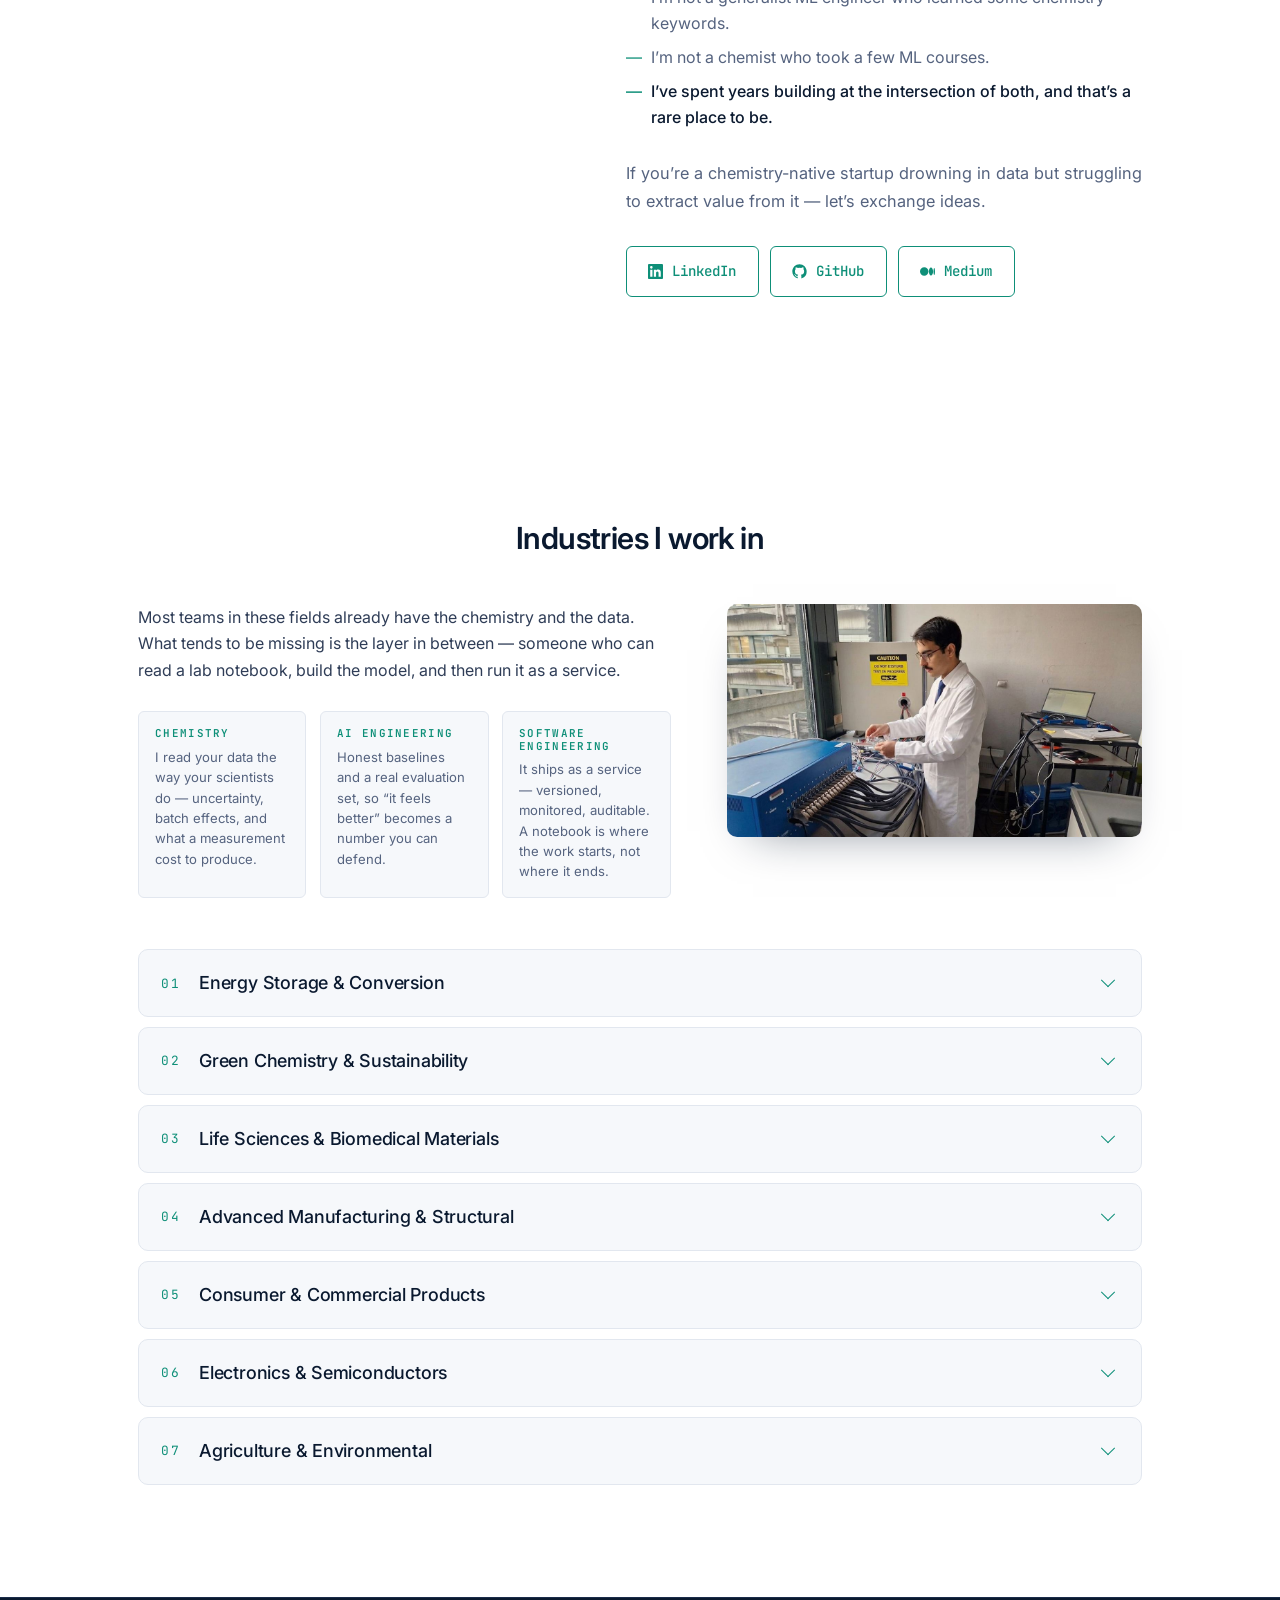
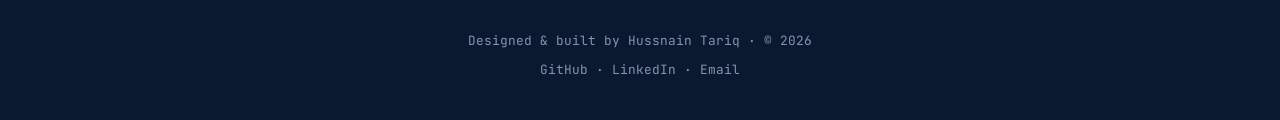
==== commit 7f7d4328: "Put the Industries section on white with the lab photo Renamed about-light to band-light, since the " ====
--- a/index.html
+++ b/index.html
@@ -86,7 +86,7 @@
   </section>
 
   <!-- ABOUT — light band, photo alongside the copy -->
-  <section id="about" class="band about-light" aria-labelledby="about-title">
+  <section id="about" class="band band-light" aria-labelledby="about-title">
     <div class="wrap">
       <h2 class="band-head band-head--center reveal" id="about-title">About me</h2>
 
@@ -146,28 +146,38 @@
   </section>
 
   <!-- INDUSTRIES -->
-  <section id="industries" class="band wrap" aria-labelledby="ind-title">
+  <section id="industries" class="band band-light" aria-labelledby="ind-title">
+    <div class="wrap">
     <h2 class="band-head band-head--center reveal" id="ind-title">Industries I work in</h2>
 
-    <p class="lede reveal">
-      Most teams in these fields already have the chemistry and the data. What tends to be
-      missing is the layer in between — someone who can read a lab notebook, build the model,
-      and then run it as a service.
-    </p>
-
-    <div class="triad reveal">
-      <div class="triad__item">
-        <h3>Chemistry</h3>
-        <p>I read your data the way your scientists do — uncertainty, batch effects, and what a single measurement actually cost to produce.</p>
+    <div class="ind-intro">
+      <div class="reveal">
+        <p class="lede">
+          Most teams in these fields already have the chemistry and the data. What tends to be
+          missing is the layer in between — someone who can read a lab notebook, build the model,
+          and then run it as a service.
+        </p>
+
+        <div class="triad">
+          <div class="triad__item">
+            <h3>Chemistry</h3>
+            <p>I read your data the way your scientists do — uncertainty, batch effects, and what a measurement cost to produce.</p>
+          </div>
+          <div class="triad__item">
+            <h3>AI engineering</h3>
+            <p>Honest baselines and a real evaluation set, so &ldquo;it feels better&rdquo; becomes a number you can defend.</p>
+          </div>
+          <div class="triad__item">
+            <h3>Software engineering</h3>
+            <p>It ships as a service — versioned, monitored, auditable. A notebook is where the work starts, not where it ends.</p>
+          </div>
+        </div>
       </div>
-      <div class="triad__item">
-        <h3>AI engineering</h3>
-        <p>Honest baselines and a real evaluation set, so &ldquo;it feels better&rdquo; becomes a number you can defend.</p>
-      </div>
-      <div class="triad__item">
-        <h3>Software engineering</h3>
-        <p>It ships as a service — versioned, monitored, auditable. A notebook is where the work starts, not where it ends.</p>
-      </div>
+
+      <figure class="ind-photo reveal d2">
+        <img src="industries-lab.jpg" width="1200" height="674" loading="lazy"
+             alt="Hussnain Tariq wiring a multi-channel battery cycler to a thermal test chamber in a laboratory." />
+      </figure>
     </div>
 
     <div class="industries">
@@ -315,6 +325,7 @@
           </p>
         </div>
       </details>
+    </div>
     </div>
   </section>
 
--- a/styles.css
+++ b/styles.css
@@ -480,13 +480,15 @@
 }
 .tag:hover{border-color:var(--accent);}
 
-/* ---------- 8b. Light "about" band ---------- */
-/* Full-bleed white section on a dark site. It re-points the theme tokens
-   locally, so every shared component inside it picks up readable colours —
-   including a darker teal, since mint on white fails contrast. */
-
-.about-light{
+/* ---------- 8b. Light bands ---------- */
+/* Full-bleed white sections on a dark site. Each one re-points the theme
+   tokens locally, so every shared component inside picks up readable
+   colours — including a darker teal, since mint on white fails contrast. */
+
+.band-light{
   background:#fff;
+  --bg-2:#f6f8fb;
+  --bg-3:#eef2f7;
   --ink:#0a192f;
   --ink-2:#2f3d57;
   --muted:#55637f;
@@ -495,6 +497,7 @@
   --accent:#0e8f78;
   --accent-deep:#0b7361;
   --accent-fade:rgba(14,143,120,.09);
+  --shadow:0 18px 40px -26px rgba(10,25,47,.35);
   color:var(--ink-2);
 }
 
@@ -544,11 +547,11 @@
 .about-copy .not-list li:last-child{color:var(--ink);font-weight:500;}
 
 .about-actions{display:flex;flex-wrap:wrap;gap:.7rem;margin-top:1.9rem;}
-.about-light .btn{padding:.8rem 1.35rem;font-size:.88rem;}
-.about-light .btn:not(.btn-solid){color:var(--accent);border-color:var(--accent);}
-.about-light .btn:not(.btn-solid):hover{background:var(--accent-fade);color:var(--accent-deep);border-color:var(--accent-deep);}
-.about-light .btn-solid{background:var(--accent);color:#fff;}
-.about-light .btn-solid:hover{background:var(--accent-deep);color:#fff;}
+.band-light .btn{padding:.8rem 1.35rem;font-size:.88rem;}
+.band-light .btn:not(.btn-solid){color:var(--accent);border-color:var(--accent);}
+.band-light .btn:not(.btn-solid):hover{background:var(--accent-fade);color:var(--accent-deep);border-color:var(--accent-deep);}
+.band-light .btn-solid{background:var(--accent);color:#fff;}
+.band-light .btn-solid:hover{background:var(--accent-deep);color:#fff;}
 
 .btn-icon{gap:.55rem;padding:.8rem 1.15rem;}
 .btn-icon svg{width:15px;height:15px;flex:none;fill:currentColor;}
@@ -567,19 +570,39 @@
 /* ---------- 9a. Positioning triad + industry accordion ---------- */
 
 /* Intro paragraph under a section heading (inner-page heroes are not in .band) */
-.band .lede{max-width:70ch;margin-bottom:2rem;}
-
-.triad{
-  display:grid;grid-template-columns:repeat(3,1fr);gap:1.4rem;
-  margin-bottom:clamp(2rem,4vw,3rem);
-}
-.triad__item{border-top:1px solid var(--line);padding-top:1.1rem;}
+.band .lede{max-width:70ch;margin-bottom:1.75rem;}
+
+/* Copy + triad on one side, lab photo on the other */
+.ind-intro{
+  display:grid;grid-template-columns:1fr .78fr;
+  gap:clamp(2rem,4.5vw,3.5rem);align-items:start;
+  margin-bottom:clamp(2.25rem,4vw,3.25rem);
+}
+.ind-photo{margin:0;}
+.ind-photo img{
+  width:100%;height:auto;display:block;
+  border-radius:var(--radius);
+  box-shadow:0 20px 44px -26px rgba(10,25,47,.5);
+}
+@media (max-width:900px){
+  .ind-intro{grid-template-columns:1fr;gap:2rem;}
+  .ind-photo{max-width:560px;}
+}
+
+/* Three compact boxes: the disciplines that make the combination work */
+.triad{display:grid;grid-template-columns:repeat(3,1fr);gap:.85rem;}
+.triad__item{
+  border:1px solid var(--line);border-radius:var(--radius-sm);
+  background:var(--bg-2);padding:.95rem 1rem;
+  transition:border-color .2s ease,background .2s ease;
+}
+.triad__item:hover{border-color:var(--accent);background:var(--bg-3);}
 .triad__item h3{
-  font-family:var(--font-mono);font-size:.8rem;letter-spacing:.13em;
-  text-transform:uppercase;color:var(--accent);margin-bottom:.6rem;
-}
-.triad__item p{color:var(--muted);font-size:.93rem;}
-@media (max-width:820px){.triad{grid-template-columns:1fr;gap:1.6rem;}}
+  font-family:var(--font-mono);font-size:.68rem;letter-spacing:.12em;
+  text-transform:uppercase;color:var(--accent);margin-bottom:.45rem;
+}
+.triad__item p{color:var(--muted);font-size:.82rem;line-height:1.55;}
+@media (max-width:620px){.triad{grid-template-columns:1fr;}}
 
 .industries{display:flex;flex-direction:column;gap:.6rem;}
 
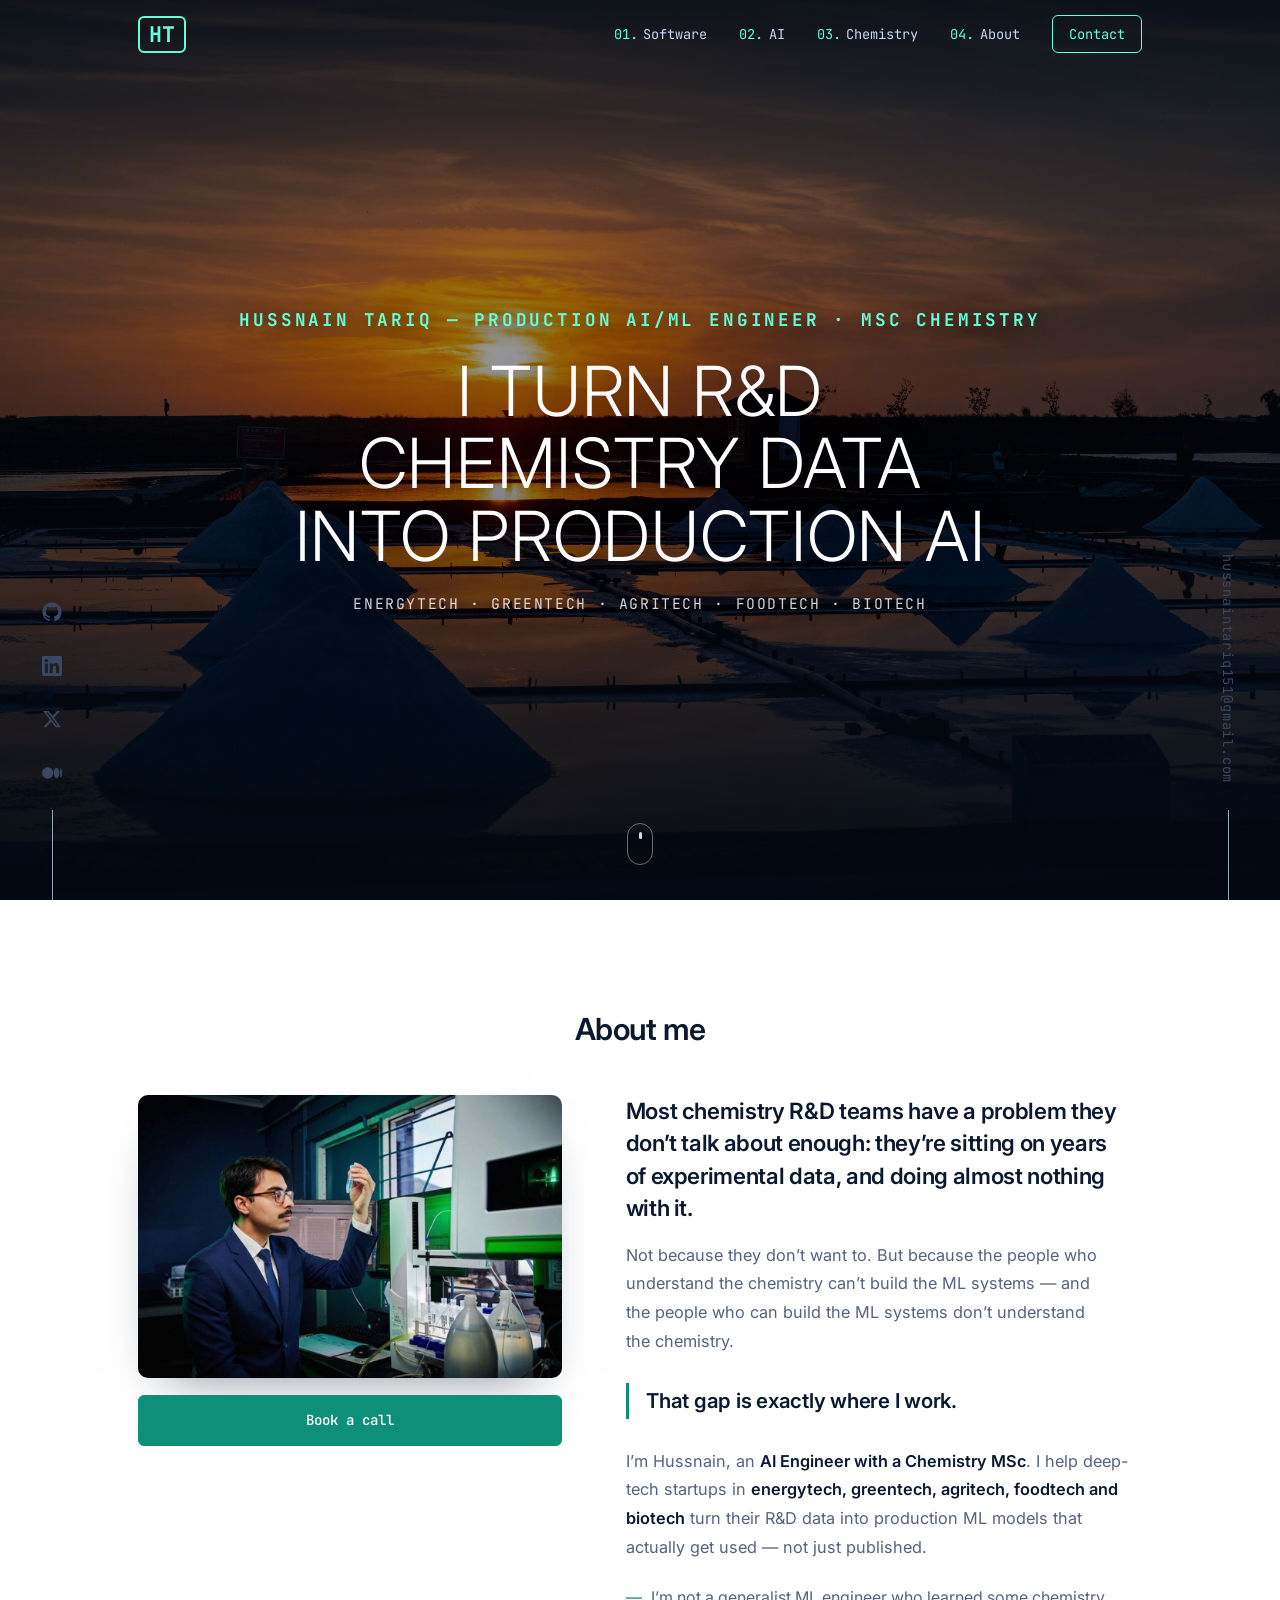
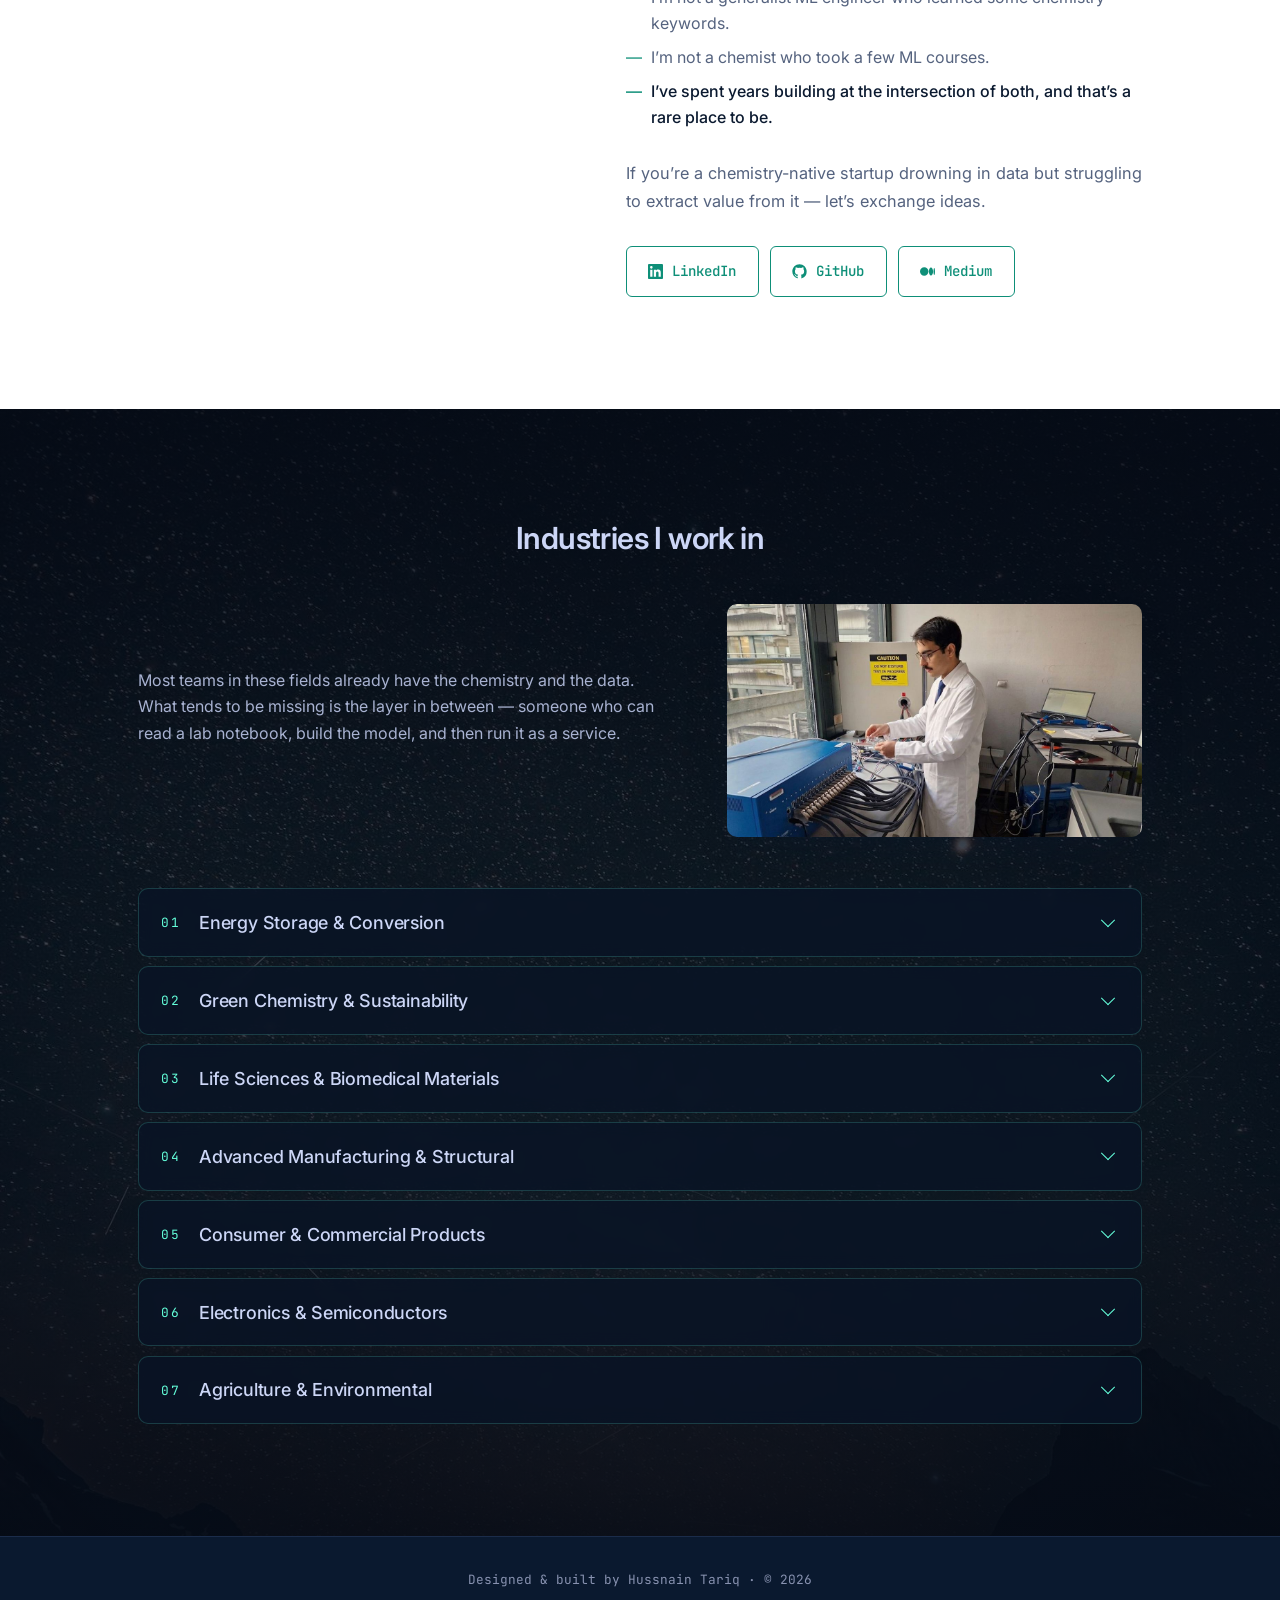
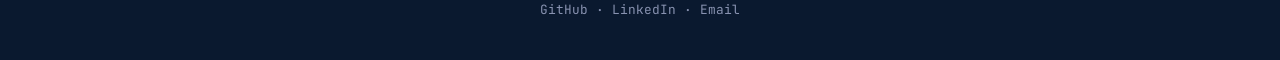
==== commit 08e1ffe0: "Put the Industries band on a night-sky photograph Dropped the three discipline boxes and moved the s" ====
--- a/index.html
+++ b/index.html
@@ -146,33 +146,16 @@
   </section>
 
   <!-- INDUSTRIES -->
-  <section id="industries" class="band band-light" aria-labelledby="ind-title">
+  <section id="industries" class="band band-stars" aria-labelledby="ind-title">
     <div class="wrap">
     <h2 class="band-head band-head--center reveal" id="ind-title">Industries I work in</h2>
 
     <div class="ind-intro">
-      <div class="reveal">
-        <p class="lede">
-          Most teams in these fields already have the chemistry and the data. What tends to be
-          missing is the layer in between — someone who can read a lab notebook, build the model,
-          and then run it as a service.
-        </p>
-
-        <div class="triad">
-          <div class="triad__item">
-            <h3>Chemistry</h3>
-            <p>I read your data the way your scientists do — uncertainty, batch effects, and what a measurement cost to produce.</p>
-          </div>
-          <div class="triad__item">
-            <h3>AI engineering</h3>
-            <p>Honest baselines and a real evaluation set, so &ldquo;it feels better&rdquo; becomes a number you can defend.</p>
-          </div>
-          <div class="triad__item">
-            <h3>Software engineering</h3>
-            <p>It ships as a service — versioned, monitored, auditable. A notebook is where the work starts, not where it ends.</p>
-          </div>
-        </div>
-      </div>
+      <p class="lede reveal">
+        Most teams in these fields already have the chemistry and the data. What tends to be
+        missing is the layer in between — someone who can read a lab notebook, build the model,
+        and then run it as a service.
+      </p>
 
       <figure class="ind-photo reveal d2">
         <img src="industries-lab.jpg" width="1200" height="674" loading="lazy"
--- a/styles.css
+++ b/styles.css
@@ -572,10 +572,33 @@
 /* Intro paragraph under a section heading (inner-page heroes are not in .band) */
 .band .lede{max-width:70ch;margin-bottom:1.75rem;}
 
-/* Copy + triad on one side, lab photo on the other */
+/* Starry band — dark photographic background behind the industry accordion.
+   Surface tokens go translucent so the panels sit on the image rather than
+   hiding it. */
+.band-stars{
+  position:relative;isolation:isolate;
+  background:#050b16 url("industries-bg.jpg") center 20%/cover no-repeat;
+  --bg-2:rgba(9,20,38,.74);
+  --bg-3:rgba(17,42,72,.86);
+  --line:rgba(100,255,218,.18);
+  --line-soft:rgba(100,255,218,.1);
+}
+.band-stars::before{
+  content:"";position:absolute;inset:0;z-index:-1;pointer-events:none;
+  background:linear-gradient(180deg,
+    rgba(5,11,22,.93) 0%,
+    rgba(5,11,22,.74) 35%,
+    rgba(5,11,22,.80) 70%,
+    rgba(5,11,22,.96) 100%);
+}
+@supports (backdrop-filter:blur(6px)){
+  .band-stars .ind{-webkit-backdrop-filter:blur(7px);backdrop-filter:blur(7px);}
+}
+
+/* Copy on one side, lab photo on the other */
 .ind-intro{
   display:grid;grid-template-columns:1fr .78fr;
-  gap:clamp(2rem,4.5vw,3.5rem);align-items:start;
+  gap:clamp(2rem,4.5vw,3.5rem);align-items:center;
   margin-bottom:clamp(2.25rem,4vw,3.25rem);
 }
 .ind-photo{margin:0;}
@@ -589,20 +612,6 @@
   .ind-photo{max-width:560px;}
 }
 
-/* Three compact boxes: the disciplines that make the combination work */
-.triad{display:grid;grid-template-columns:repeat(3,1fr);gap:.85rem;}
-.triad__item{
-  border:1px solid var(--line);border-radius:var(--radius-sm);
-  background:var(--bg-2);padding:.95rem 1rem;
-  transition:border-color .2s ease,background .2s ease;
-}
-.triad__item:hover{border-color:var(--accent);background:var(--bg-3);}
-.triad__item h3{
-  font-family:var(--font-mono);font-size:.68rem;letter-spacing:.12em;
-  text-transform:uppercase;color:var(--accent);margin-bottom:.45rem;
-}
-.triad__item p{color:var(--muted);font-size:.82rem;line-height:1.55;}
-@media (max-width:620px){.triad{grid-template-columns:1fr;}}
 
 .industries{display:flex;flex-direction:column;gap:.6rem;}
 
@@ -683,6 +692,83 @@
   color:var(--muted);font-size:.93rem;
 }
 .note strong{color:var(--ink);font-weight:500;}
+
+/* Honest-limits variant: same shape, deliberately not accented */
+.note--honest{border-left-color:var(--line);margin:2rem 0 0;}
+
+/* ---------- 9c. Production-standard pillars ---------- */
+
+/* Key for the two tick states below */
+.legend{
+  display:flex;flex-wrap:wrap;gap:.4rem 1.6rem;
+  margin-bottom:1.6rem;font-family:var(--font-mono);font-size:.76rem;color:var(--muted);
+}
+.legend__item{display:flex;align-items:center;gap:.5rem;}
+.legend__item::before{
+  content:"\2022";color:var(--line);font-size:1rem;line-height:1;width:.9rem;text-align:center;
+}
+.legend__item--done::before{content:"\2713";color:var(--accent);font-size:.85rem;}
+
+.pillars{display:grid;grid-template-columns:repeat(2,1fr);gap:1rem;}
+.pillar{
+  background:var(--bg-2);border:1px solid var(--line);border-radius:var(--radius);
+  padding:1.4rem 1.5rem;
+  transition:border-color .2s ease,box-shadow .25s ease;
+}
+.pillar:hover{border-color:var(--accent);box-shadow:var(--shadow);}
+.pillar h3{
+  display:flex;align-items:baseline;gap:.7rem;
+  color:var(--ink);font-size:1.05rem;font-weight:600;
+  margin-bottom:.9rem;padding-bottom:.75rem;border-bottom:1px solid var(--line-soft);
+}
+.pillar__n{font-family:var(--font-mono);font-size:.8rem;font-weight:400;color:var(--accent);}
+
+/* Each control: a tick if it has shipped, a hollow dot if it is situational */
+.checks{display:flex;flex-direction:column;gap:.5rem;}
+.checks li{
+  position:relative;padding-left:1.5rem;
+  font-size:.88rem;line-height:1.5;color:var(--muted);
+}
+.checks li::before{
+  content:"\2022";position:absolute;left:.2rem;top:-.05rem;
+  color:var(--line);font-size:1rem;
+}
+.checks li.done{color:var(--ink-2);}
+.checks li.done::before{content:"\2713";left:0;font-size:.82rem;color:var(--accent);}
+
+@media (max-width:820px){.pillars{grid-template-columns:1fr;}}
+
+/* ---------- 9d. "Who you'd be working with" light band ---------- */
+
+.who{
+  display:grid;grid-template-columns:1.15fr 1fr;
+  gap:clamp(2rem,4.5vw,3.5rem);align-items:center;
+}
+.who-photo{margin:0;}
+.who-photo img{
+  width:100%;height:auto;display:block;
+  border-radius:var(--radius);
+  box-shadow:0 24px 50px -28px rgba(10,25,47,.55);
+}
+.who-copy{max-width:56ch;}
+.who-copy p{margin-bottom:1.1rem;font-size:1rem;line-height:1.7;color:var(--muted);}
+.who-copy .lead{
+  font-size:clamp(1.1rem,2vw,1.32rem);line-height:1.4;
+  color:var(--ink);font-weight:600;letter-spacing:-.015em;
+}
+.who-list{display:flex;flex-direction:column;gap:.7rem;margin:1.4rem 0 1.8rem;}
+.who-list li{
+  position:relative;padding-left:1.5rem;
+  font-size:.95rem;line-height:1.6;color:var(--muted);
+}
+.who-list li::before{content:"\25B9";position:absolute;left:0;color:var(--accent);}
+.who-list b{color:var(--ink);font-weight:600;}
+
+@media (max-width:860px){
+  .who{grid-template-columns:1fr;gap:2rem;}
+  .who-photo{max-width:620px;}
+}
+
 
 /* Inline badge, e.g. "under NDA" */
 .badge{
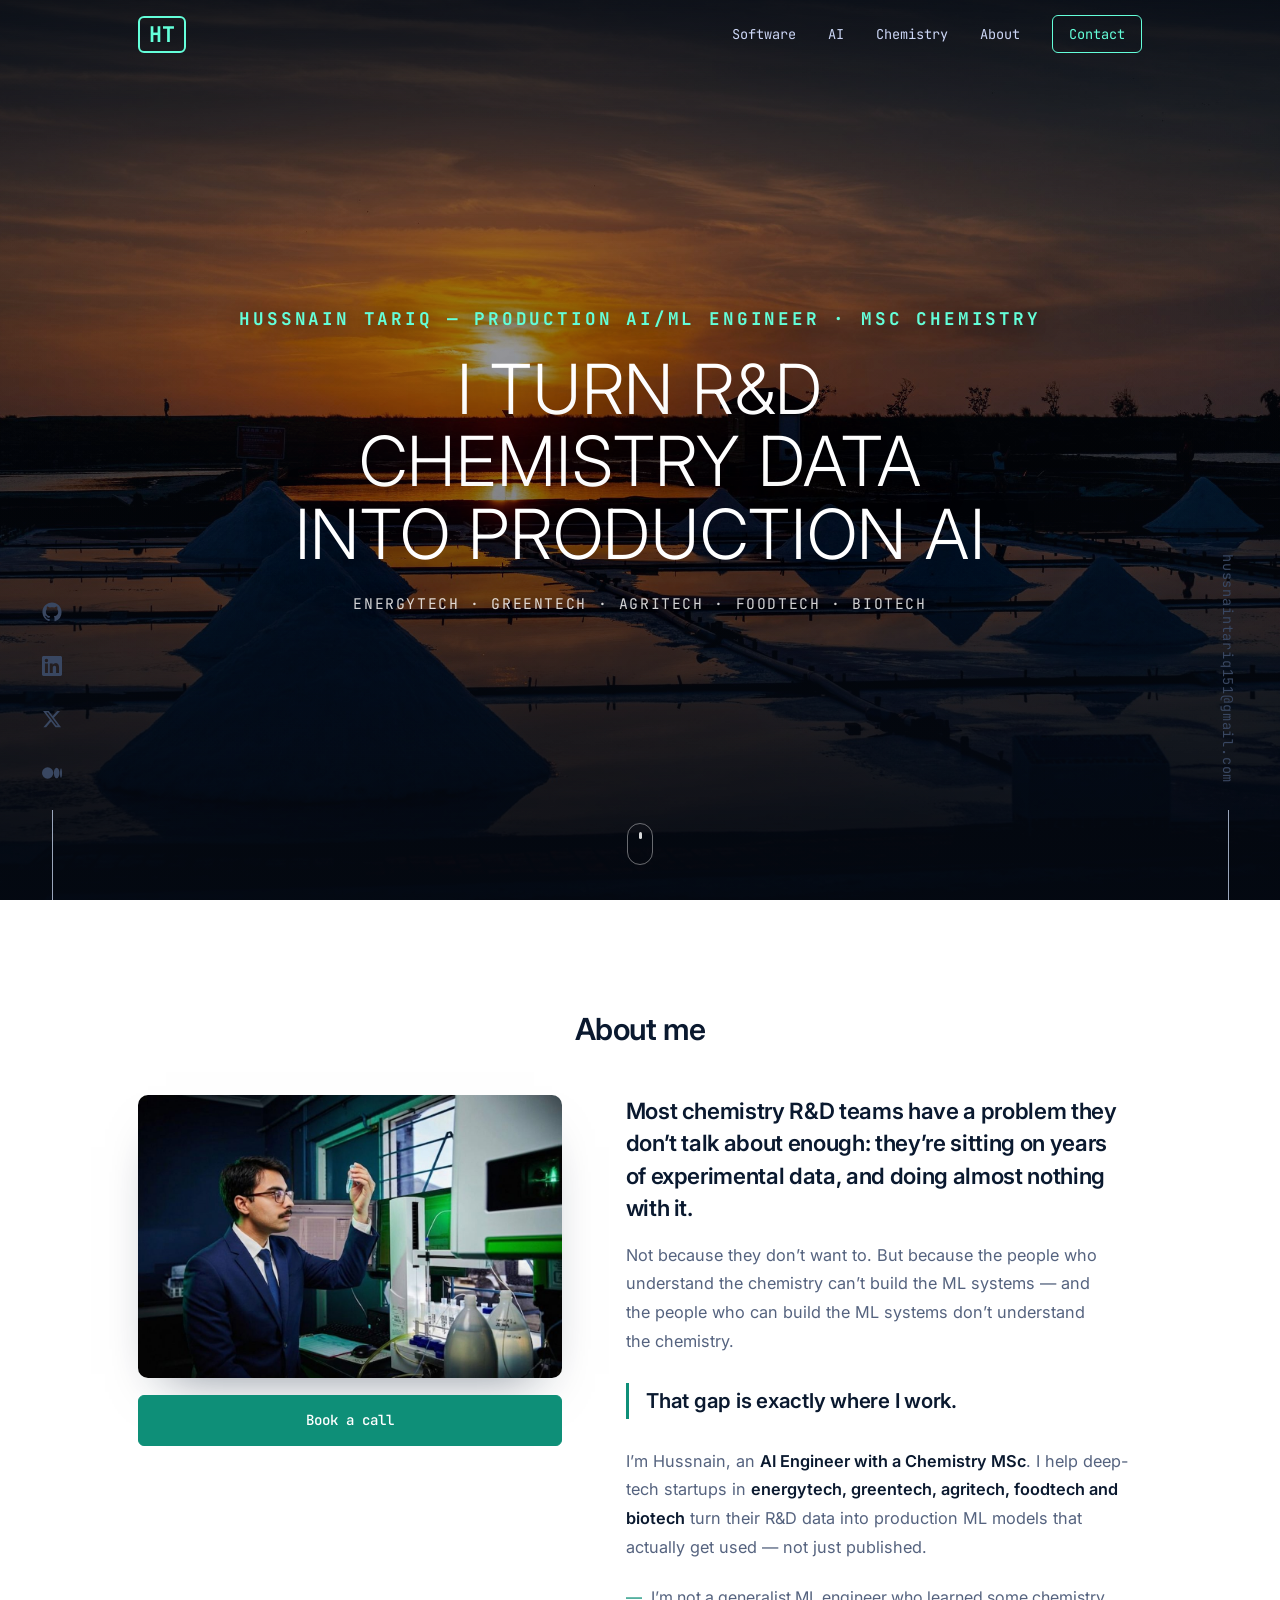
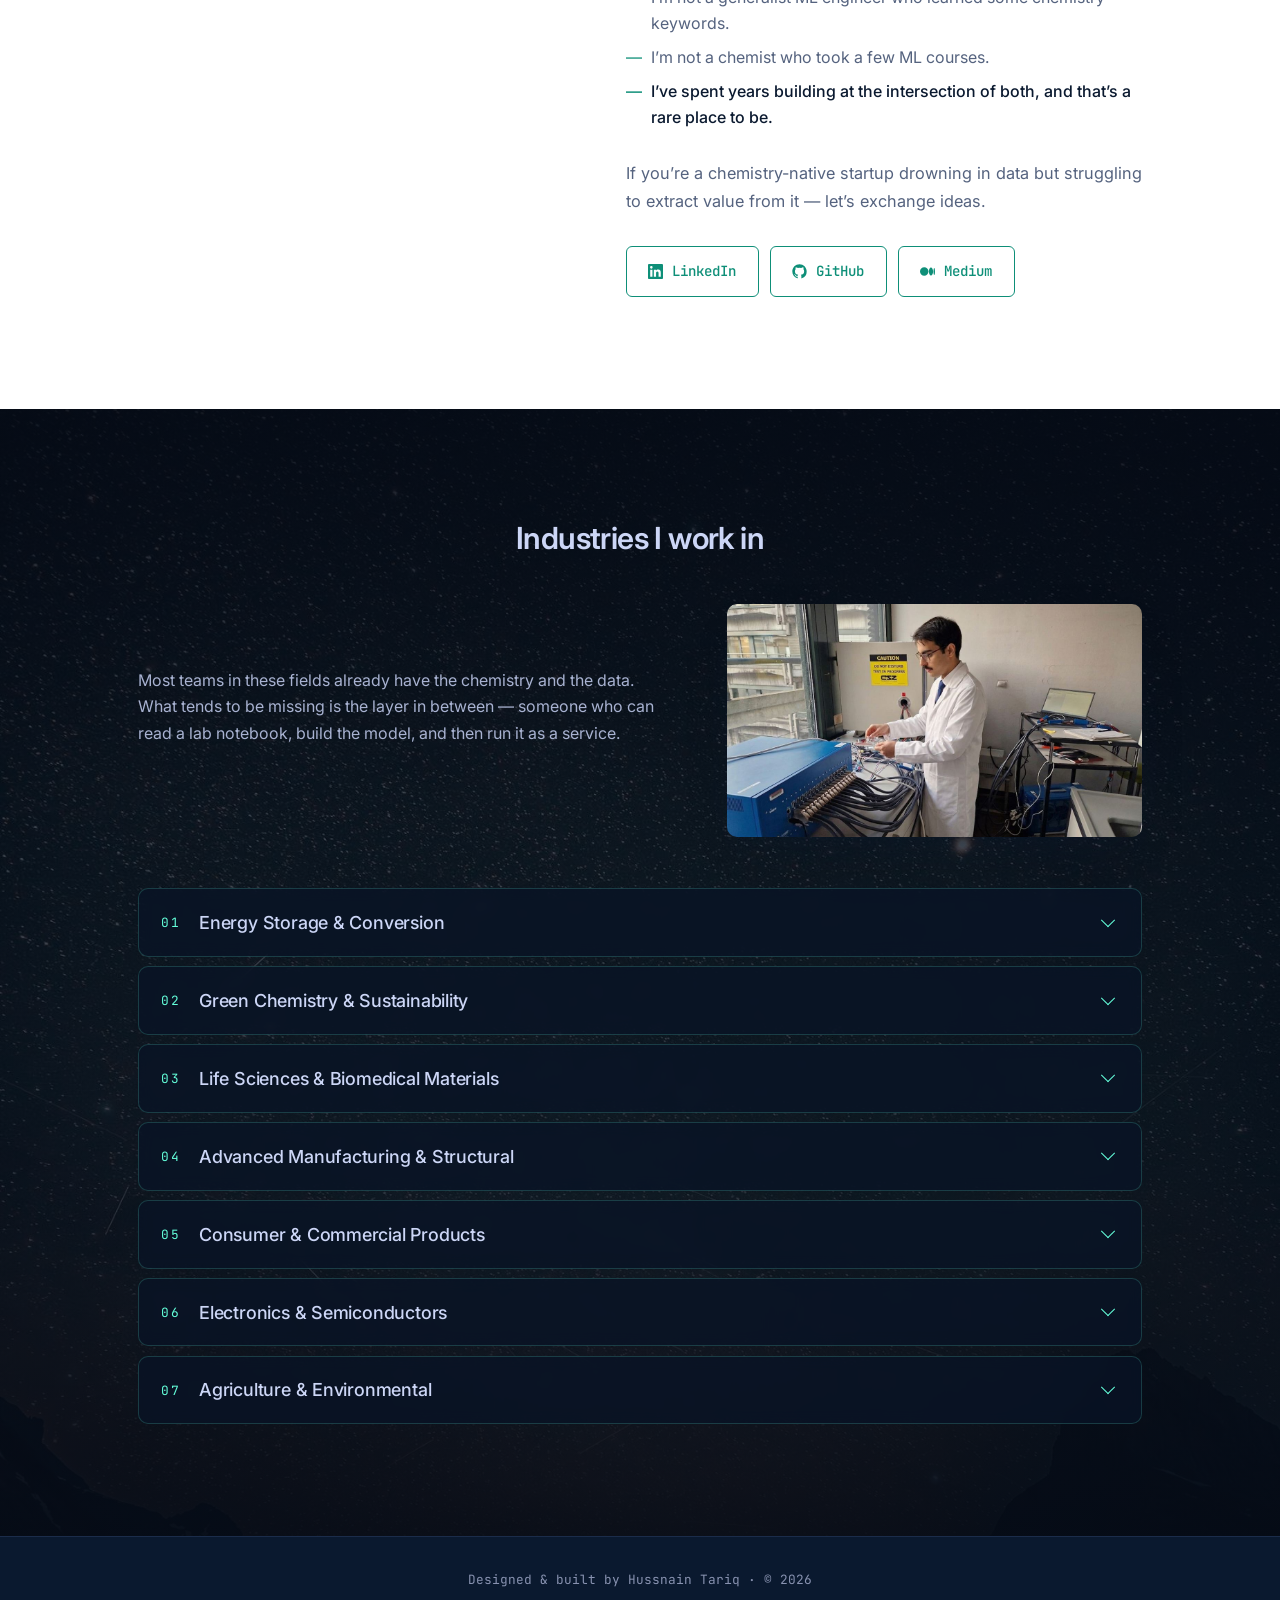
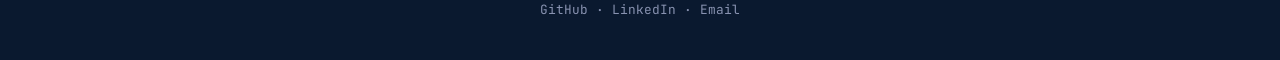
==== commit 427696e7: "Drop the numbering from the nav Removing only the "01." beside Software would leave 02–04 stranded, " ====
--- a/index.html
+++ b/index.html
@@ -38,10 +38,10 @@
     <a class="brand" href="index.html" aria-label="Hussnain Tariq — home">HT</a>
     <nav aria-label="Primary">
       <ul class="nav-links" id="nav-links">
-        <li><a href="software.html"><span class="num">01.</span>Software</a></li>
-        <li><a href="ai.html"><span class="num">02.</span>AI</a></li>
-        <li><a href="chemistry.html"><span class="num">03.</span>Chemistry</a></li>
-        <li><a href="about.html"><span class="num">04.</span>About</a></li>
+        <li><a href="software.html">Software</a></li>
+        <li><a href="ai.html">AI</a></li>
+        <li><a href="chemistry.html">Chemistry</a></li>
+        <li><a href="about.html">About</a></li>
         <li><a class="nav-cta" href="contact.html">Contact</a></li>
       </ul>
     </nav>
--- a/styles.css
+++ b/styles.css
@@ -188,7 +188,6 @@
 }
 .nav-links a{color:var(--ink);position:relative;transition:color .18s ease;}
 .nav-links a:hover,.nav-links a[aria-current="page"]{color:var(--accent);}
-.nav-links a .num{color:var(--accent);margin-right:.35rem;}
 
 /* Underline for the current page (desktop) */
 @media (min-width:761px){
@@ -272,13 +271,29 @@
 .hero-sub{min-height:auto;padding-top:5rem;padding-bottom:1rem;justify-content:flex-start;}
 .hero-sub .lede{margin-top:1.5rem;margin-bottom:0;}
 
-/* ---------- 5b. Cinematic hero (home page only) ---------- */
-
-/* On the home page the nav floats over the image until you scroll. */
-body.home main{padding-top:0;}
-body.home header.nav{background:transparent;border-bottom-color:transparent;box-shadow:none;}
-body.home header.nav:not(.scrolled){-webkit-backdrop-filter:none;backdrop-filter:none;}
-body.home header.nav.scrolled{
+/* ---------- 5b. Proof strip ---------- */
+
+/* Every figure here is repeated in the body copy further down the page, so
+   this is a summary rather than a new claim. */
+.stats{
+  display:grid;grid-template-columns:repeat(4,auto);justify-content:start;
+  gap:1.4rem 2.75rem;margin-top:2.25rem;
+}
+.stats li{display:flex;flex-direction:column;gap:.15rem;}
+.stats b{
+  font-family:var(--font-mono);font-size:clamp(1.5rem,3.2vw,2rem);
+  font-weight:500;color:var(--accent);line-height:1;letter-spacing:-.02em;
+}
+.stats span{font-size:.82rem;color:var(--muted);max-width:16ch;line-height:1.35;}
+@media (max-width:720px){.stats{grid-template-columns:repeat(2,1fr);gap:1.4rem 1.5rem;}}
+
+/* ---------- 5c. Cinematic hero ---------- */
+
+/* Wherever a cinematic hero runs, the nav floats over it until you scroll. */
+body.home main,body.page-software main{padding-top:0;}
+body.home header.nav,body.page-software header.nav{background:transparent;border-bottom-color:transparent;box-shadow:none;}
+body.home header.nav:not(.scrolled),body.page-software header.nav:not(.scrolled){-webkit-backdrop-filter:none;backdrop-filter:none;}
+body.home header.nav.scrolled,body.page-software header.nav.scrolled{
   background:var(--bg-glass);border-bottom-color:var(--line);box-shadow:var(--shadow);
   -webkit-backdrop-filter:blur(12px) saturate(160%);backdrop-filter:blur(12px) saturate(160%);
 }
@@ -352,13 +367,15 @@
   text-shadow:0 2px 46px rgba(0,0,0,.55);
 }
 
-/* Kept on one line at desktop widths — no max-width cap. */
+/* One line at desktop widths on the home page; the software page lists all
+   eight pillars, so it is allowed to wrap rather than shrink out of legibility. */
 .cinema__sub{
   font-family:var(--font-mono);
   font-size:clamp(.72rem,1.35vw,.92rem);
   letter-spacing:.11em;text-transform:uppercase;
   color:rgba(255,255,255,.82);
   text-shadow:0 2px 18px rgba(0,0,0,.6);
+  max-width:74ch;line-height:1.9;
 }
 
 .cinema .btn-row{justify-content:center;margin-top:.75rem;}
@@ -436,6 +453,13 @@
 /* Centred variant — no number, no trailing rule */
 .band-head--center{justify-content:center;text-align:center;margin-bottom:clamp(2rem,4vw,3rem);}
 .band-head--center::after{display:none;}
+
+/* Centred lede to match a centred heading. */
+.lede--center{margin-inline:auto;text-align:center;}
+
+/* Two light bands running back to back would read as one section, so the
+   second takes a hairline rule where they meet. */
+.band-light--next{border-top:1px solid var(--line);}
 
 /* ---------- 7. Prose ---------- */
 
@@ -639,6 +663,14 @@
   flex:1;color:var(--ink);font-size:clamp(1rem,1.9vw,1.12rem);
   font-weight:500;letter-spacing:-.012em;
 }
+/* Short descriptor beside the pillar name; the first thing to go when the
+   row runs out of width. */
+.ind__note{
+  flex:none;font-family:var(--font-mono);font-size:.76rem;
+  color:var(--muted);letter-spacing:.02em;
+}
+@media (max-width:820px){.ind__note{display:none;}}
+
 .ind__chev{
   flex:none;width:10px;height:10px;margin-right:.35rem;
   border-right:1.5px solid var(--accent);border-bottom:1.5px solid var(--accent);
@@ -664,25 +696,6 @@
   .ind__head{gap:.85rem;padding:1rem 1.1rem;}
   .ind__body{padding:0 1.1rem 1.25rem;}
 }
-
-/* ---------- 9b. Layer stack (architecture deep-dive) ---------- */
-
-.layers{display:flex;flex-direction:column;gap:1rem;}
-.layer{
-  display:grid;grid-template-columns:auto 1fr;gap:1.5rem;
-  background:var(--bg-2);border:1px solid var(--line);border-radius:var(--radius);
-  padding:1.5rem 1.6rem;
-  transition:border-color .2s ease,transform .25s var(--ease),box-shadow .25s ease;
-}
-.layer:hover{border-color:var(--accent);transform:translateX(4px);box-shadow:var(--shadow);}
-.layer__n{
-  font-family:var(--font-mono);font-size:.8rem;letter-spacing:.1em;
-  color:var(--accent);padding-top:.4rem;white-space:nowrap;
-}
-.layer h3{color:var(--ink);font-size:1.1rem;margin-bottom:.55rem;}
-.layer p{color:var(--muted);font-size:.95rem;margin-bottom:.9rem;max-width:74ch;}
-.layer .p-stack{font-family:var(--font-mono);font-size:.78rem;color:var(--accent);}
-@media (max-width:640px){.layer{grid-template-columns:1fr;gap:.4rem;}.layer__n{padding-top:0;}}
 
 /* Callout note (scope / NDA disclaimers) */
 .note{
@@ -696,49 +709,77 @@
 /* Honest-limits variant: same shape, deliberately not accented */
 .note--honest{border-left-color:var(--line);margin:2rem 0 0;}
 
-/* ---------- 9c. Production-standard pillars ---------- */
-
-/* Key for the two tick states below */
-.legend{
-  display:flex;flex-wrap:wrap;gap:.4rem 1.6rem;
-  margin-bottom:1.6rem;font-family:var(--font-mono);font-size:.76rem;color:var(--muted);
-}
-.legend__item{display:flex;align-items:center;gap:.5rem;}
-.legend__item::before{
-  content:"\2022";color:var(--line);font-size:1rem;line-height:1;width:.9rem;text-align:center;
-}
-.legend__item--done::before{content:"\2713";color:var(--accent);font-size:.85rem;}
-
-.pillars{display:grid;grid-template-columns:repeat(2,1fr);gap:1rem;}
-.pillar{
-  background:var(--bg-2);border:1px solid var(--line);border-radius:var(--radius);
-  padding:1.4rem 1.5rem;
-  transition:border-color .2s ease,box-shadow .25s ease;
-}
-.pillar:hover{border-color:var(--accent);box-shadow:var(--shadow);}
-.pillar h3{
-  display:flex;align-items:baseline;gap:.7rem;
-  color:var(--ink);font-size:1.05rem;font-weight:600;
-  margin-bottom:.9rem;padding-bottom:.75rem;border-bottom:1px solid var(--line-soft);
-}
-.pillar__n{font-family:var(--font-mono);font-size:.8rem;font-weight:400;color:var(--accent);}
-
-/* Each control: a tick if it has shipped, a hollow dot if it is situational */
-.checks{display:flex;flex-direction:column;gap:.5rem;}
-.checks li{
-  position:relative;padding-left:1.5rem;
-  font-size:.88rem;line-height:1.5;color:var(--muted);
-}
-.checks li::before{
-  content:"\2022";position:absolute;left:.2rem;top:-.05rem;
-  color:var(--line);font-size:1rem;
-}
-.checks li.done{color:var(--ink-2);}
-.checks li.done::before{content:"\2713";left:0;font-size:.82rem;color:var(--accent);}
-
-@media (max-width:820px){.pillars{grid-template-columns:1fr;}}
-
-/* ---------- 9d. "Who you'd be working with" light band ---------- */
+/* ---------- 9c. The pillar band ---------- */
+
+/* A white band that still reads as drawing paper: a faint accent grid, then a
+   vignette so it fades out instead of stopping at a hard edge. The background
+   itself comes from .band-light. */
+.blueprint{
+  position:relative;isolation:isolate;overflow:hidden;
+  padding-block:clamp(4rem,9vw,6.5rem);
+}
+.blueprint::before{
+  content:"";position:absolute;inset:0;z-index:-2;
+  background-image:
+    linear-gradient(var(--accent-fade) 1px,transparent 1px),
+    linear-gradient(90deg,var(--accent-fade) 1px,transparent 1px);
+  background-size:100% 44px,44px 100%;
+}
+.blueprint::after{
+  content:"";position:absolute;inset:0;z-index:-1;pointer-events:none;
+  background:radial-gradient(115% 85% at 50% 42%,transparent 18%,#fff 94%);
+}
+
+.blueprint .stats{margin:0 0 2.25rem;}
+.blueprint .note{max-width:none;}
+
+.bp-count{
+  display:flex;flex-wrap:wrap;gap:.6rem 2.25rem;margin-top:1.75rem;
+  font-family:var(--font-mono);font-size:.8rem;color:var(--muted);
+}
+.bp-count b{color:var(--accent);font-weight:500;}
+
+/* ---------- 9d. Practice toggles, inside a pillar row ---------- */
+
+/* Second level of the accordion: a pillar opens into the practices it covers,
+   and each practice opens into one plain-English definition. Deliberately
+   quieter than the pillar row above it — a hairline rule instead of a card,
+   so the two levels never read as siblings. */
+.items{display:flex;flex-direction:column;}
+
+.item{border-bottom:1px solid var(--line-soft);}
+.item:last-child{border-bottom:none;}
+
+.item__head{
+  display:flex;align-items:center;gap:1rem;
+  padding:.75rem .1rem;cursor:pointer;list-style:none;
+}
+.item__head::-webkit-details-marker{display:none;}
+.item__head::marker{content:"";}
+.item__head:focus-visible{outline:2px solid var(--accent);outline-offset:2px;border-radius:var(--radius-sm);}
+
+.item__name{
+  flex:1;color:var(--ink-2);font-size:.95rem;font-weight:500;letter-spacing:-.008em;
+  transition:color .2s ease;
+}
+.item__head:hover .item__name,.item[open] .item__name{color:var(--accent);}
+
+/* Same chevron geometry as the pillar row, two thirds the size. */
+.item__chev{
+  flex:none;width:7px;height:7px;margin-right:.3rem;
+  border-right:1.5px solid var(--accent);border-bottom:1.5px solid var(--accent);
+  transform:rotate(45deg) translate(-2px,-2px);
+  transition:transform .25s var(--ease);
+}
+.item[open] .item__chev{transform:rotate(-135deg) translate(-2px,-2px);}
+
+.item__what{
+  margin:0 0 1rem;padding-left:1.1rem;
+  border-left:2px solid var(--accent);
+  color:var(--muted);font-size:.9rem;line-height:1.7;max-width:78ch;
+}
+
+/* ---------- 9e. "Who you'd be working with" light band ---------- */
 
 .who{
   display:grid;grid-template-columns:1.15fr 1fr;
@@ -756,13 +797,13 @@
   font-size:clamp(1.1rem,2vw,1.32rem);line-height:1.4;
   color:var(--ink);font-weight:600;letter-spacing:-.015em;
 }
-.who-list{display:flex;flex-direction:column;gap:.7rem;margin:1.4rem 0 1.8rem;}
-.who-list li{
-  position:relative;padding-left:1.5rem;
-  font-size:.95rem;line-height:1.6;color:var(--muted);
-}
-.who-list li::before{content:"\25B9";position:absolute;left:0;color:var(--accent);}
-.who-list b{color:var(--ink);font-weight:600;}
+/* The closing call to action reuses the .who grid, so its type has to be set
+   here rather than inherited from the centred .contact-block. */
+.cta-copy h2{
+  color:var(--ink);font-size:clamp(1.9rem,4.2vw,2.9rem);
+  letter-spacing:-.025em;line-height:1.08;margin-bottom:1.1rem;
+}
+.cta-copy p{font-size:1.05rem;margin-bottom:1.9rem;}
 
 @media (max-width:860px){
   .who{grid-template-columns:1fr;gap:2rem;}
@@ -777,6 +818,25 @@
   color:var(--muted);border:1px solid var(--line);border-radius:99px;
   padding:.18rem .6rem;
 }
+
+/* ---------- 9f. Desk photo row ---------- */
+
+/* Sits under the Stack heading and carries the top of that section. Both
+   frames are cropped to 4:3 so the row reads level. */
+.atwork{
+  display:grid;grid-template-columns:repeat(2,1fr);gap:1rem;
+  max-width:860px;margin-bottom:2.25rem;
+}
+.atwork--center{margin-inline:auto;}
+.atwork figure{margin:0;}
+.atwork img{
+  width:100%;height:auto;aspect-ratio:4/3;object-fit:cover;display:block;
+  border:1px solid var(--line);border-radius:var(--radius);
+  filter:saturate(.92);
+  transition:border-color .2s ease,transform .25s var(--ease);
+}
+.atwork figure:hover img{border-color:var(--accent);transform:translateY(-3px);}
+@media (max-width:780px){.atwork{grid-template-columns:1fr;gap:1rem;max-width:560px;}}
 
 /* ---------- 10. Projects ---------- */
 
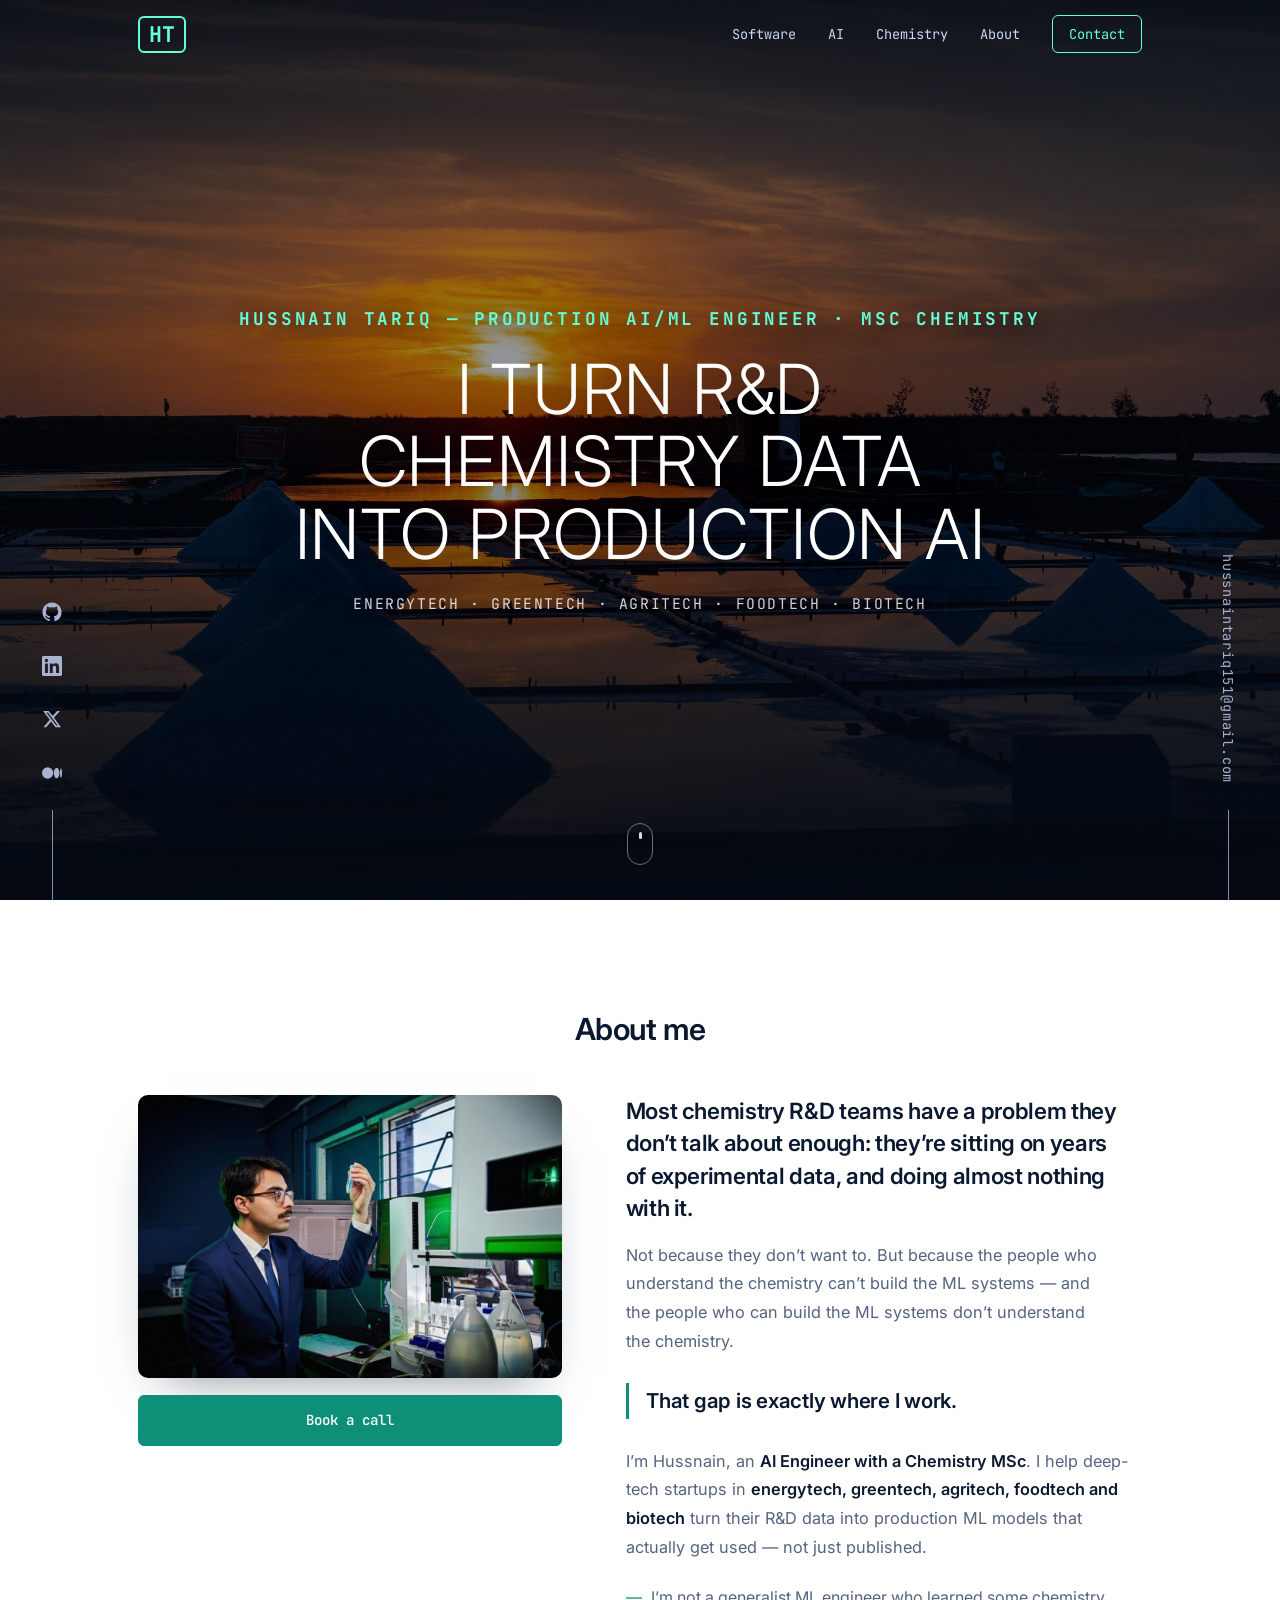
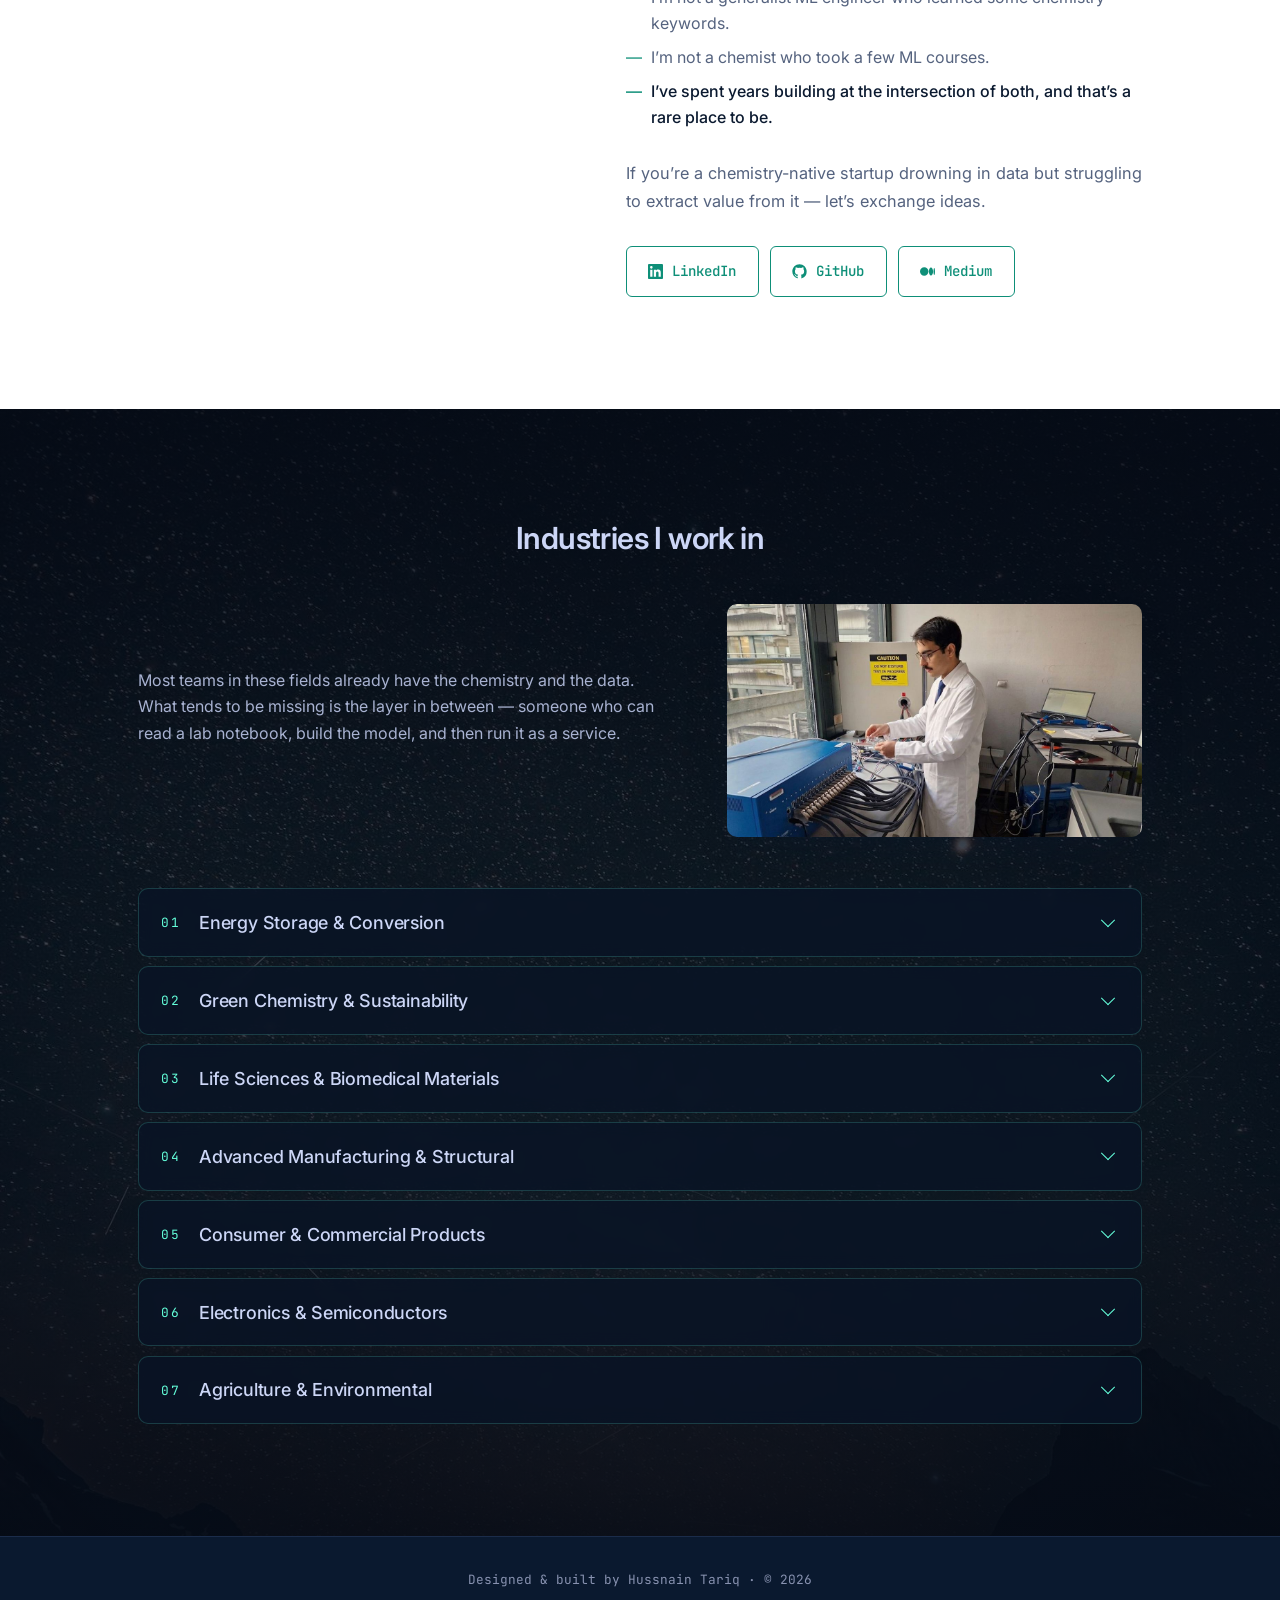
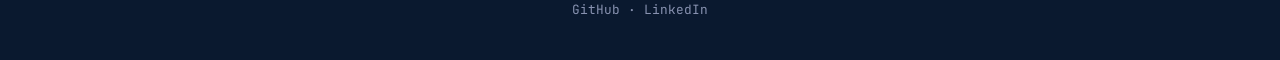
==== commit 894f4f45: "Drop the Education row and the footer email link - Chemistry's subjects accordion loses its Educatio" ====
--- a/index.html
+++ b/index.html
@@ -316,7 +316,7 @@
 
 <footer class="site">
   <div class="built">Designed &amp; built by Hussnain Tariq · © <span class="yr">2026</span></div>
-  <div><a href="https://github.com/hussnaintariq151" target="_blank" rel="noopener">GitHub</a> · <a href="https://linkedin.com/in/hussnain-tariq-02454934a" target="_blank" rel="noopener">LinkedIn</a> · <a href="mailto:hussnaintariq151@gmail.com">Email</a></div>
+  <div><a href="https://github.com/hussnaintariq151" target="_blank" rel="noopener">GitHub</a> · <a href="https://linkedin.com/in/hussnain-tariq-02454934a" target="_blank" rel="noopener">LinkedIn</a></div>
 </footer>
 
 <script type="application/ld+json">
--- a/styles.css
+++ b/styles.css
@@ -290,10 +290,10 @@
 /* ---------- 5c. Cinematic hero ---------- */
 
 /* Wherever a cinematic hero runs, the nav floats over it until you scroll. */
-body.home main,body.page-software main{padding-top:0;}
-body.home header.nav,body.page-software header.nav{background:transparent;border-bottom-color:transparent;box-shadow:none;}
-body.home header.nav:not(.scrolled),body.page-software header.nav:not(.scrolled){-webkit-backdrop-filter:none;backdrop-filter:none;}
-body.home header.nav.scrolled,body.page-software header.nav.scrolled{
+body.home main,body.page-software main,body.page-ai main,body.page-chemistry main{padding-top:0;}
+body.home header.nav,body.page-software header.nav,body.page-ai header.nav,body.page-chemistry header.nav{background:transparent;border-bottom-color:transparent;box-shadow:none;}
+body.home header.nav:not(.scrolled),body.page-software header.nav:not(.scrolled),body.page-ai header.nav:not(.scrolled),body.page-chemistry header.nav:not(.scrolled){-webkit-backdrop-filter:none;backdrop-filter:none;}
+body.home header.nav.scrolled,body.page-software header.nav.scrolled,body.page-ai header.nav.scrolled,body.page-chemistry header.nav.scrolled{
   background:var(--bg-glass);border-bottom-color:var(--line);box-shadow:var(--shadow);
   -webkit-backdrop-filter:blur(12px) saturate(160%);backdrop-filter:blur(12px) saturate(160%);
 }
@@ -525,6 +525,20 @@
   color:var(--ink-2);
 }
 
+/* The light-band accent above is the darkened mint the home and software pages
+   use. Mint on white fails contrast, and so does this page's lighter blue, so
+   each per-page accent needs its own darkened twin here. */
+body.page-ai .band-light{
+  --accent:#2b56c9;
+  --accent-deep:#2145a3;
+  --accent-fade:rgba(43,86,201,.09);
+}
+body.page-chemistry .band-light{
+  --accent:#7a3fa8;
+  --accent-deep:#63318a;
+  --accent-fade:rgba(122,63,168,.09);
+}
+
 .about-grid{
   display:grid;grid-template-columns:.82fr 1fr;
   gap:clamp(2rem,5vw,4.5rem);align-items:start;
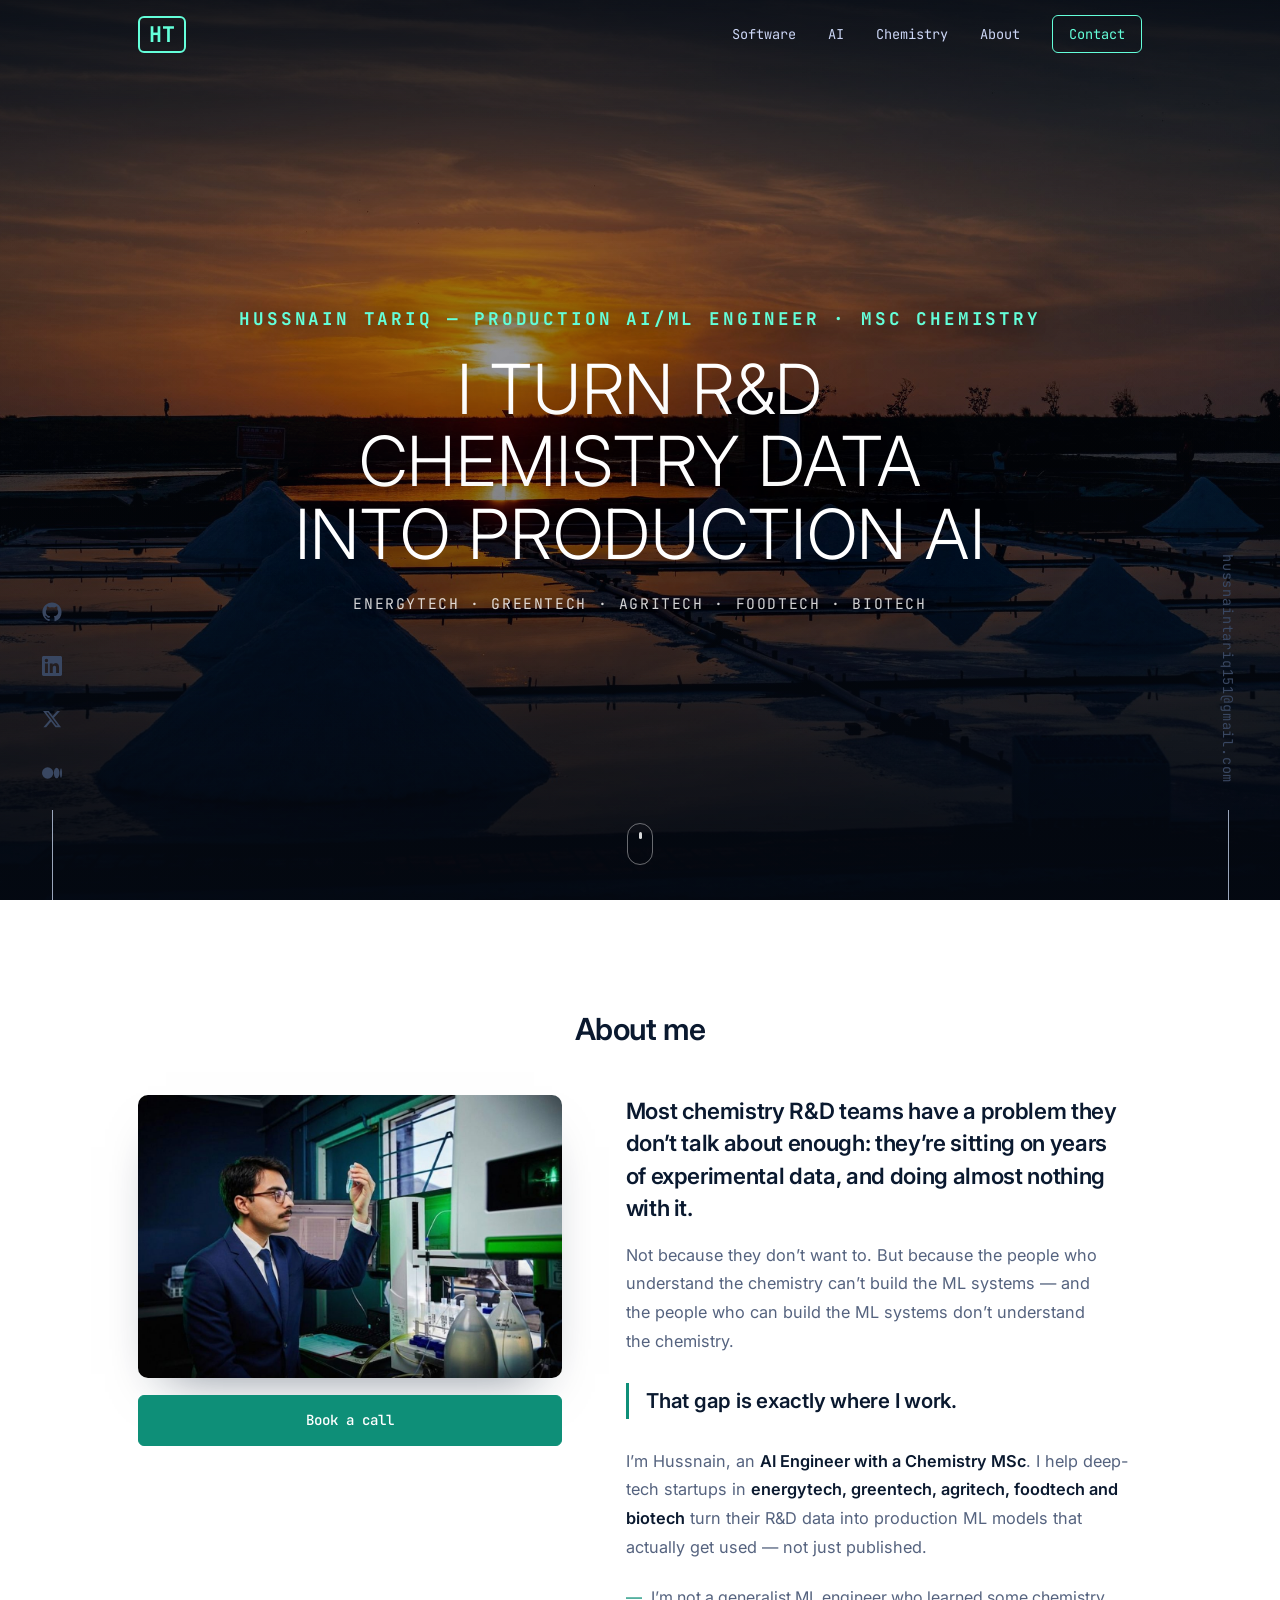
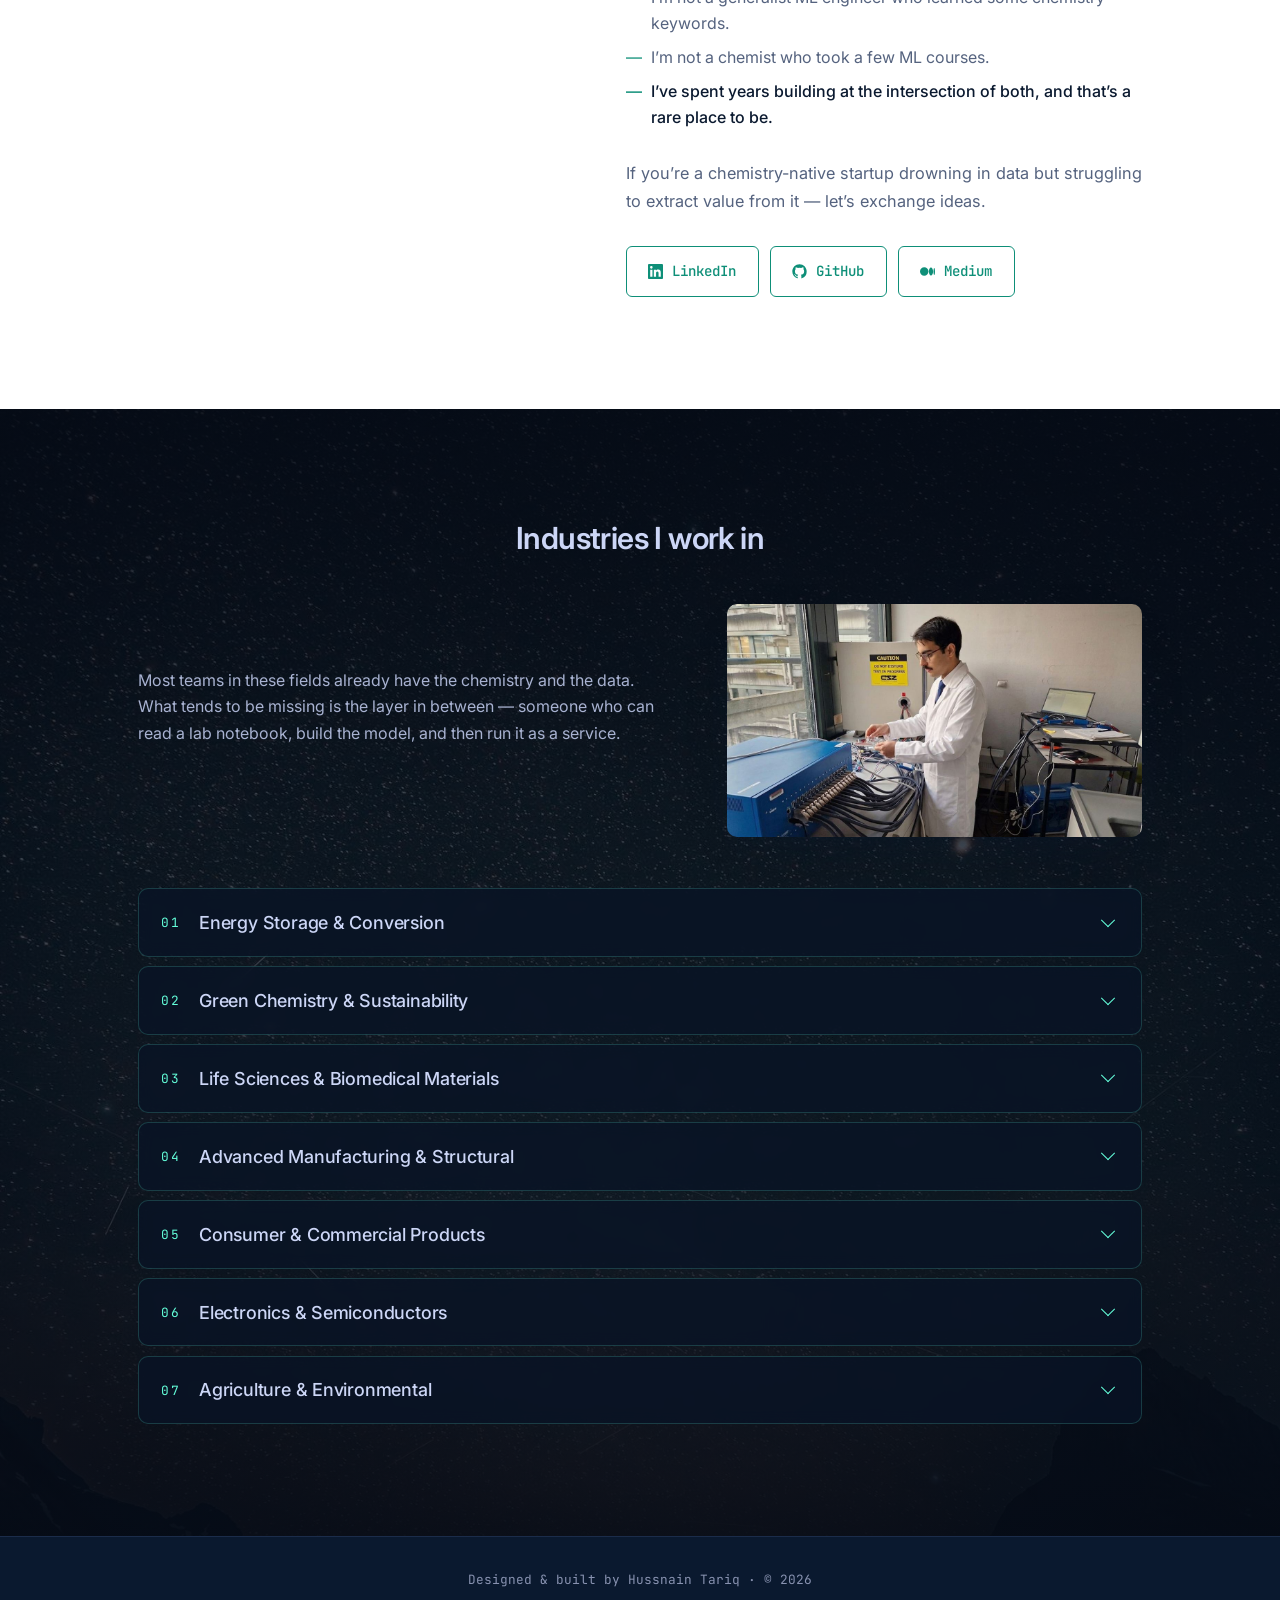
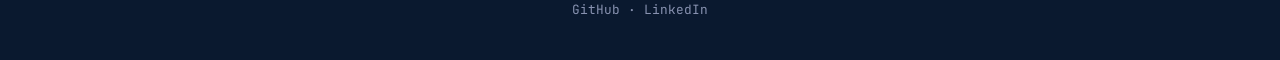
==== commit 5c63bde6: "modifications" ====
--- a/index.html
+++ b/index.html
@@ -13,7 +13,7 @@
 <meta property="og:type" content="website" />
 <meta property="og:site_name" content="Hussnain Tariq" />
 <meta property="og:title" content="Hussnain Tariq — Production AI/ML Engineer · MSc Chemistry" />
-<meta property="og:description" content="I turn R&amp;D chemistry data into production AI — energytech, greentech, agritech, foodtech and biotech." />
+<meta property="og:description" content="I turn R&amp;D data into production AI — energytech, greentech, agritech, foodtech and biotech." />
 <meta property="og:url" content="https://hussnaintariq.vercel.app/" />
 <meta property="og:image" content="https://hussnaintariq.vercel.app/og.png" />
 <meta property="og:image:width" content="1200" />
--- a/styles.css
+++ b/styles.css
@@ -290,10 +290,10 @@
 /* ---------- 5c. Cinematic hero ---------- */
 
 /* Wherever a cinematic hero runs, the nav floats over it until you scroll. */
-body.home main,body.page-software main,body.page-ai main,body.page-chemistry main{padding-top:0;}
-body.home header.nav,body.page-software header.nav,body.page-ai header.nav,body.page-chemistry header.nav{background:transparent;border-bottom-color:transparent;box-shadow:none;}
-body.home header.nav:not(.scrolled),body.page-software header.nav:not(.scrolled),body.page-ai header.nav:not(.scrolled),body.page-chemistry header.nav:not(.scrolled){-webkit-backdrop-filter:none;backdrop-filter:none;}
-body.home header.nav.scrolled,body.page-software header.nav.scrolled,body.page-ai header.nav.scrolled,body.page-chemistry header.nav.scrolled{
+body.home main,body.page-software main,body.page-ai main,body.page-chemistry main,body.page-about main{padding-top:0;}
+body.home header.nav,body.page-software header.nav,body.page-ai header.nav,body.page-chemistry header.nav,body.page-about header.nav{background:transparent;border-bottom-color:transparent;box-shadow:none;}
+body.home header.nav:not(.scrolled),body.page-software header.nav:not(.scrolled),body.page-ai header.nav:not(.scrolled),body.page-chemistry header.nav:not(.scrolled),body.page-about header.nav:not(.scrolled){-webkit-backdrop-filter:none;backdrop-filter:none;}
+body.home header.nav.scrolled,body.page-software header.nav.scrolled,body.page-ai header.nav.scrolled,body.page-chemistry header.nav.scrolled,body.page-about header.nav.scrolled{
   background:var(--bg-glass);border-bottom-color:var(--line);box-shadow:var(--shadow);
   -webkit-backdrop-filter:blur(12px) saturate(160%);backdrop-filter:blur(12px) saturate(160%);
 }
@@ -852,6 +852,63 @@
 .atwork figure:hover img{border-color:var(--accent);transform:translateY(-3px);}
 @media (max-width:780px){.atwork{grid-template-columns:1fr;gap:1rem;max-width:560px;}}
 
+/* ---------- 9g. About: the arc, signposts, course lists ---------- */
+
+/* Four steps, each one caused by the last. A rule down the left ties them
+   together without turning it into a decorated timeline. */
+.arc{
+  display:flex;flex-direction:column;gap:1.6rem;
+  margin:0 0 clamp(2.5rem,5vw,3.5rem);
+  padding-left:clamp(1rem,3vw,2rem);
+  border-left:2px solid var(--line);
+}
+.arc__step{display:grid;grid-template-columns:5.5rem 1fr;gap:1.25rem;align-items:start;}
+.arc__n{
+  font-family:var(--font-mono);font-size:.78rem;letter-spacing:.14em;text-transform:uppercase;
+  color:var(--accent);padding-top:.3rem;
+}
+.arc__step h3{color:var(--ink);font-size:1.15rem;font-weight:600;margin-bottom:.5rem;letter-spacing:-.015em;}
+.arc__step p{color:var(--muted);font-size:.97rem;line-height:1.7;max-width:72ch;}
+@media (max-width:640px){
+  .arc__step{grid-template-columns:1fr;gap:.35rem;}
+  .arc__n{padding-top:0;}
+}
+
+/* Three cards pointing at the pages that actually hold the work. */
+.signposts__head{
+  color:var(--ink);font-size:1.05rem;font-weight:600;letter-spacing:-.01em;
+  margin-bottom:1rem;
+}
+.signposts{display:grid;grid-template-columns:repeat(3,1fr);gap:.9rem;}
+.signpost{
+  position:relative;display:flex;flex-direction:column;gap:.4rem;
+  padding:1.3rem 1.4rem 2.5rem;
+  background:var(--bg-2);border:1px solid var(--line);border-radius:var(--radius);
+  transition:border-color .2s ease,transform .2s var(--ease),box-shadow .25s ease;
+}
+.signpost:hover{border-color:var(--accent);transform:translateY(-3px);box-shadow:var(--shadow);}
+.signpost__n{font-family:var(--font-mono);font-size:.75rem;color:var(--accent);}
+.signpost b{color:var(--ink);font-size:1.1rem;font-weight:600;letter-spacing:-.015em;}
+.signpost span:not(.signpost__n):not(.signpost__go){color:var(--muted);font-size:.88rem;line-height:1.55;}
+.signpost__go{
+  position:absolute;left:1.4rem;bottom:1.2rem;
+  color:var(--accent);font-size:1.1rem;
+  transition:transform .2s var(--ease);
+}
+.signpost:hover .signpost__go{transform:translateX(4px);}
+@media (max-width:820px){.signposts{grid-template-columns:1fr;}}
+
+/* Course name over the skills it carried. Nothing to expand — the skills line
+   is short enough to just show. */
+.courses{display:flex;flex-direction:column;}
+.courses li{
+  display:flex;flex-direction:column;gap:.2rem;
+  padding:.7rem .1rem;border-bottom:1px solid var(--line-soft);
+}
+.courses li:last-child{border-bottom:none;}
+.courses b{color:var(--ink-2);font-size:.95rem;font-weight:500;}
+.courses span{font-family:var(--font-mono);font-size:.78rem;color:var(--accent);}
+
 /* ---------- 10. Projects ---------- */
 
 .projects-list{display:flex;flex-direction:column;}
@@ -901,14 +958,42 @@
 .contact-block p{color:var(--muted);margin-bottom:2.5rem;font-size:1.05rem;}
 .contact-block .btn-row{justify-content:center;}
 
-.contact-mail{
-  display:inline-block;font-family:var(--font-mono);
-  font-size:clamp(1rem,2.5vw,1.3rem);word-break:break-word;
-  color:var(--accent);
-  border-bottom:2px solid var(--accent-fade);padding-bottom:.2rem;
-  transition:border-color .2s ease;
-}
-.contact-mail:hover{border-color:var(--accent);}
+/* The contact page is a single white band, so it needs the page height the
+   old .hero was providing. */
+.contact-band{
+  min-height:calc(100svh - var(--nav-h));
+  display:flex;flex-direction:column;justify-content:center;
+}
+
+/* The default muted grey is tuned for supporting copy in a dense band. This
+   page is one short block on white, so it carries darker, heavier type. */
+.contact-band .contact-block p,
+.contact-band .contact-meta{color:var(--ink);font-weight:500;}
+.contact-band .contact-lines dt{color:var(--ink-2);font-weight:500;}
+
+/* Labelled contact lines, replacing the single oversized mail link. */
+.contact-lines{
+  display:flex;flex-direction:column;gap:.9rem;
+  max-width:26rem;margin:0 auto 2rem;text-align:left;
+}
+.contact-lines > div{
+  display:grid;grid-template-columns:6.5rem 1fr;gap:1rem;align-items:baseline;
+  padding-bottom:.85rem;border-bottom:1px solid var(--line);
+}
+.contact-lines > div:last-child{border-bottom:none;padding-bottom:0;}
+.contact-lines dt{
+  font-family:var(--font-mono);font-size:.75rem;letter-spacing:.14em;text-transform:uppercase;
+  color:var(--muted);
+}
+.contact-lines dd{margin:0;}
+.contact-lines a{
+  font-family:var(--font-mono);font-size:clamp(.9rem,1.9vw,1.05rem);
+  color:var(--accent);border-bottom:1px solid transparent;
+}
+.contact-lines a:hover{border-bottom-color:var(--accent);}
+@media (max-width:520px){
+  .contact-lines > div{grid-template-columns:1fr;gap:.25rem;}
+}
 
 .contact-meta{margin-top:2rem;font-size:.95rem;}
 
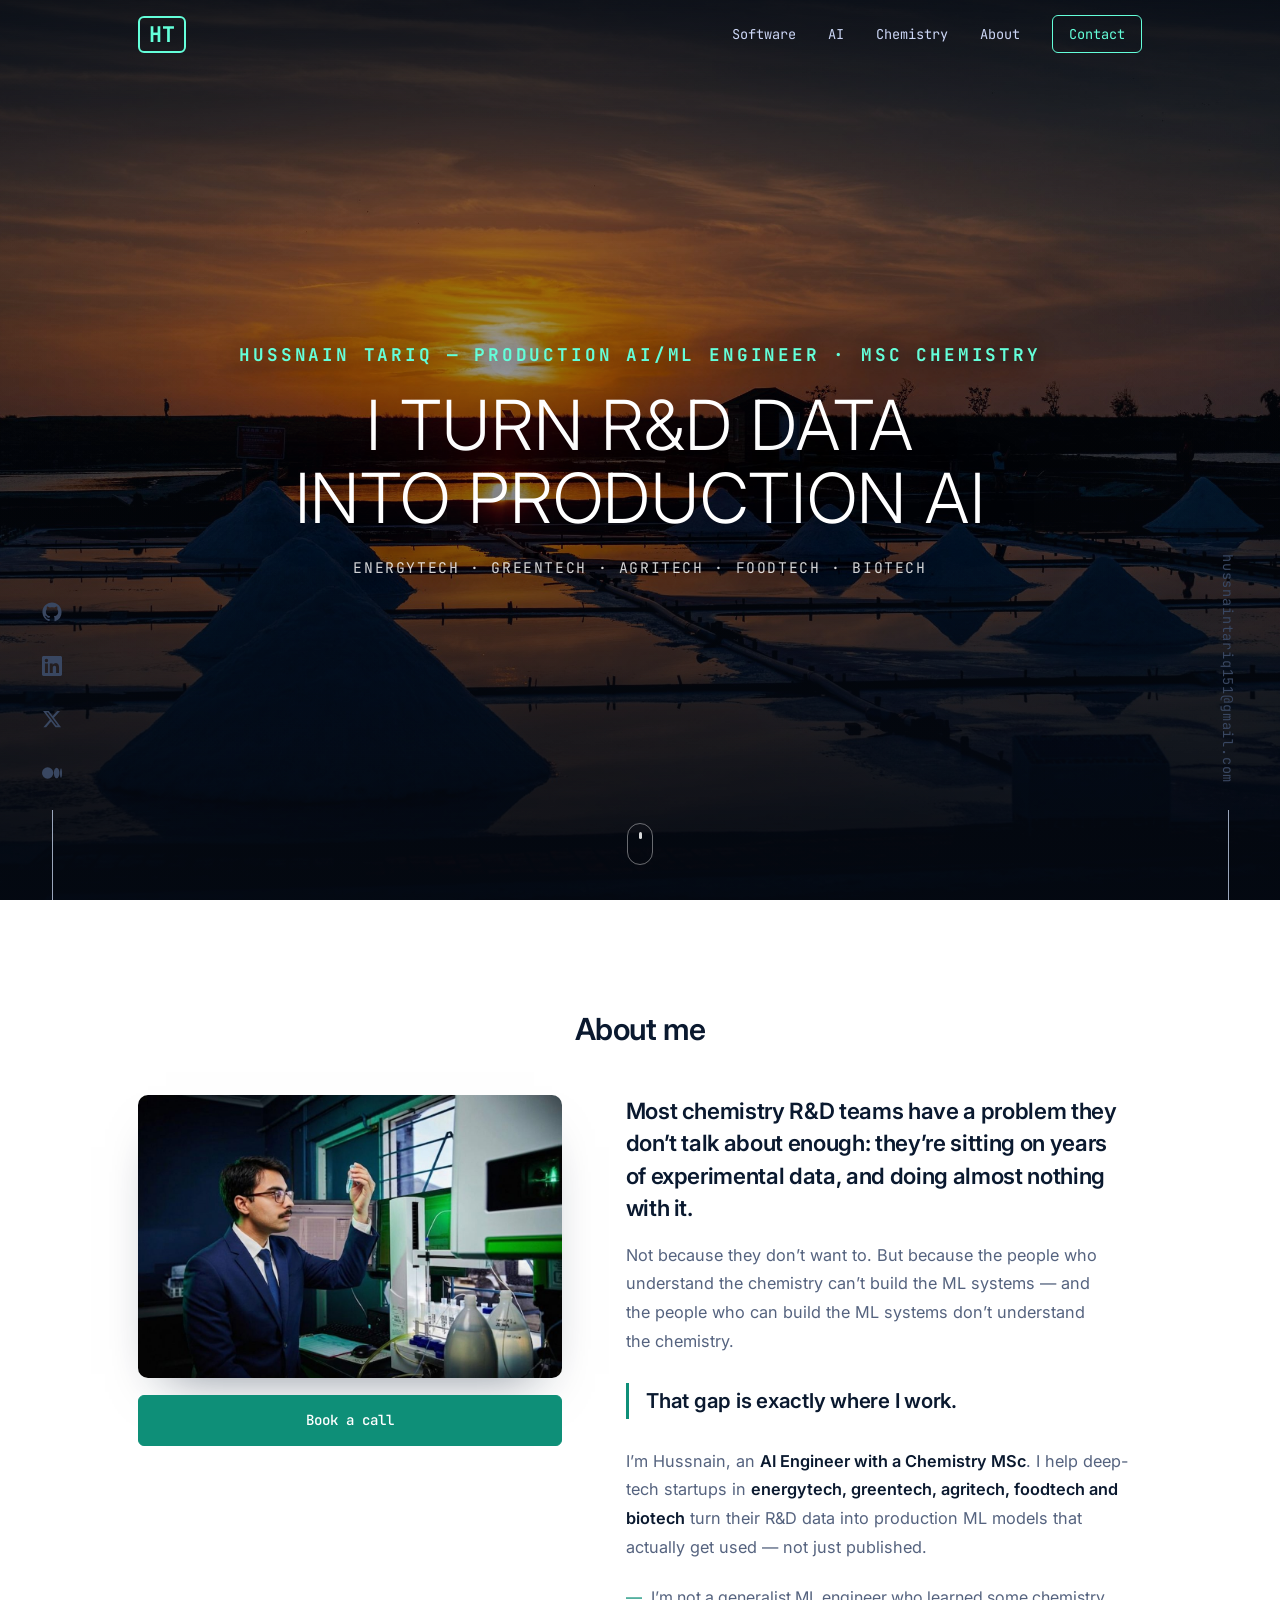
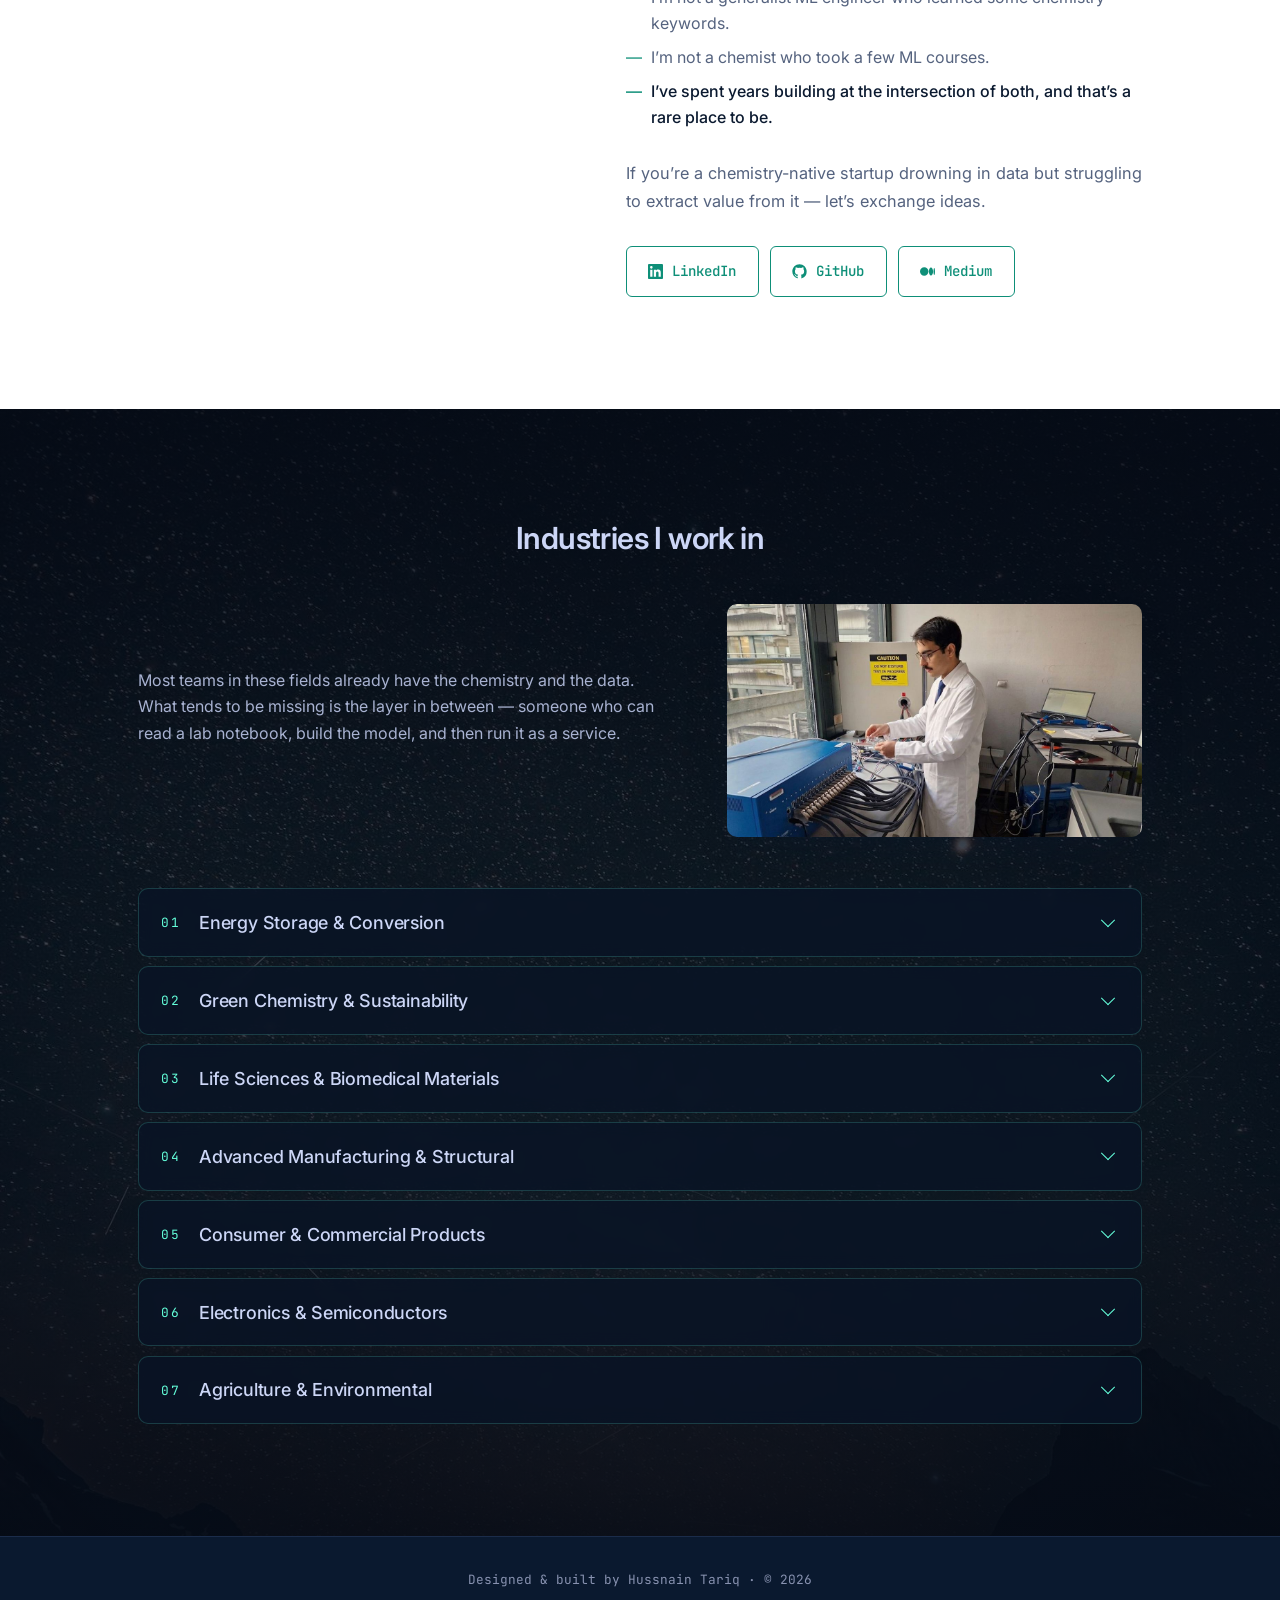
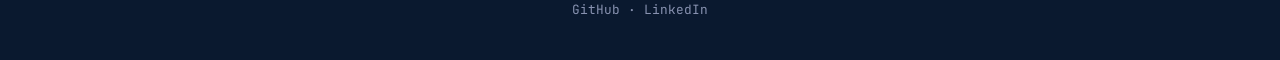
==== commit e587639a: "modifications 2" ====
--- a/index.html
+++ b/index.html
@@ -78,7 +78,7 @@
 
     <div class="wrap cinema__inner">
       <p class="cinema__eyebrow reveal d2">Hussnain Tariq — Production AI/ML Engineer · MSc Chemistry</p>
-      <h1 id="hero-title" class="cinema__title reveal d3">I turn R&amp;D chemistry data into production AI</h1>
+      <h1 id="hero-title" class="cinema__title reveal d3">I turn R&amp;D data into production AI</h1>
       <p class="cinema__sub reveal d4">Energytech · Greentech · Agritech · Foodtech · Biotech</p>
     </div>
 
